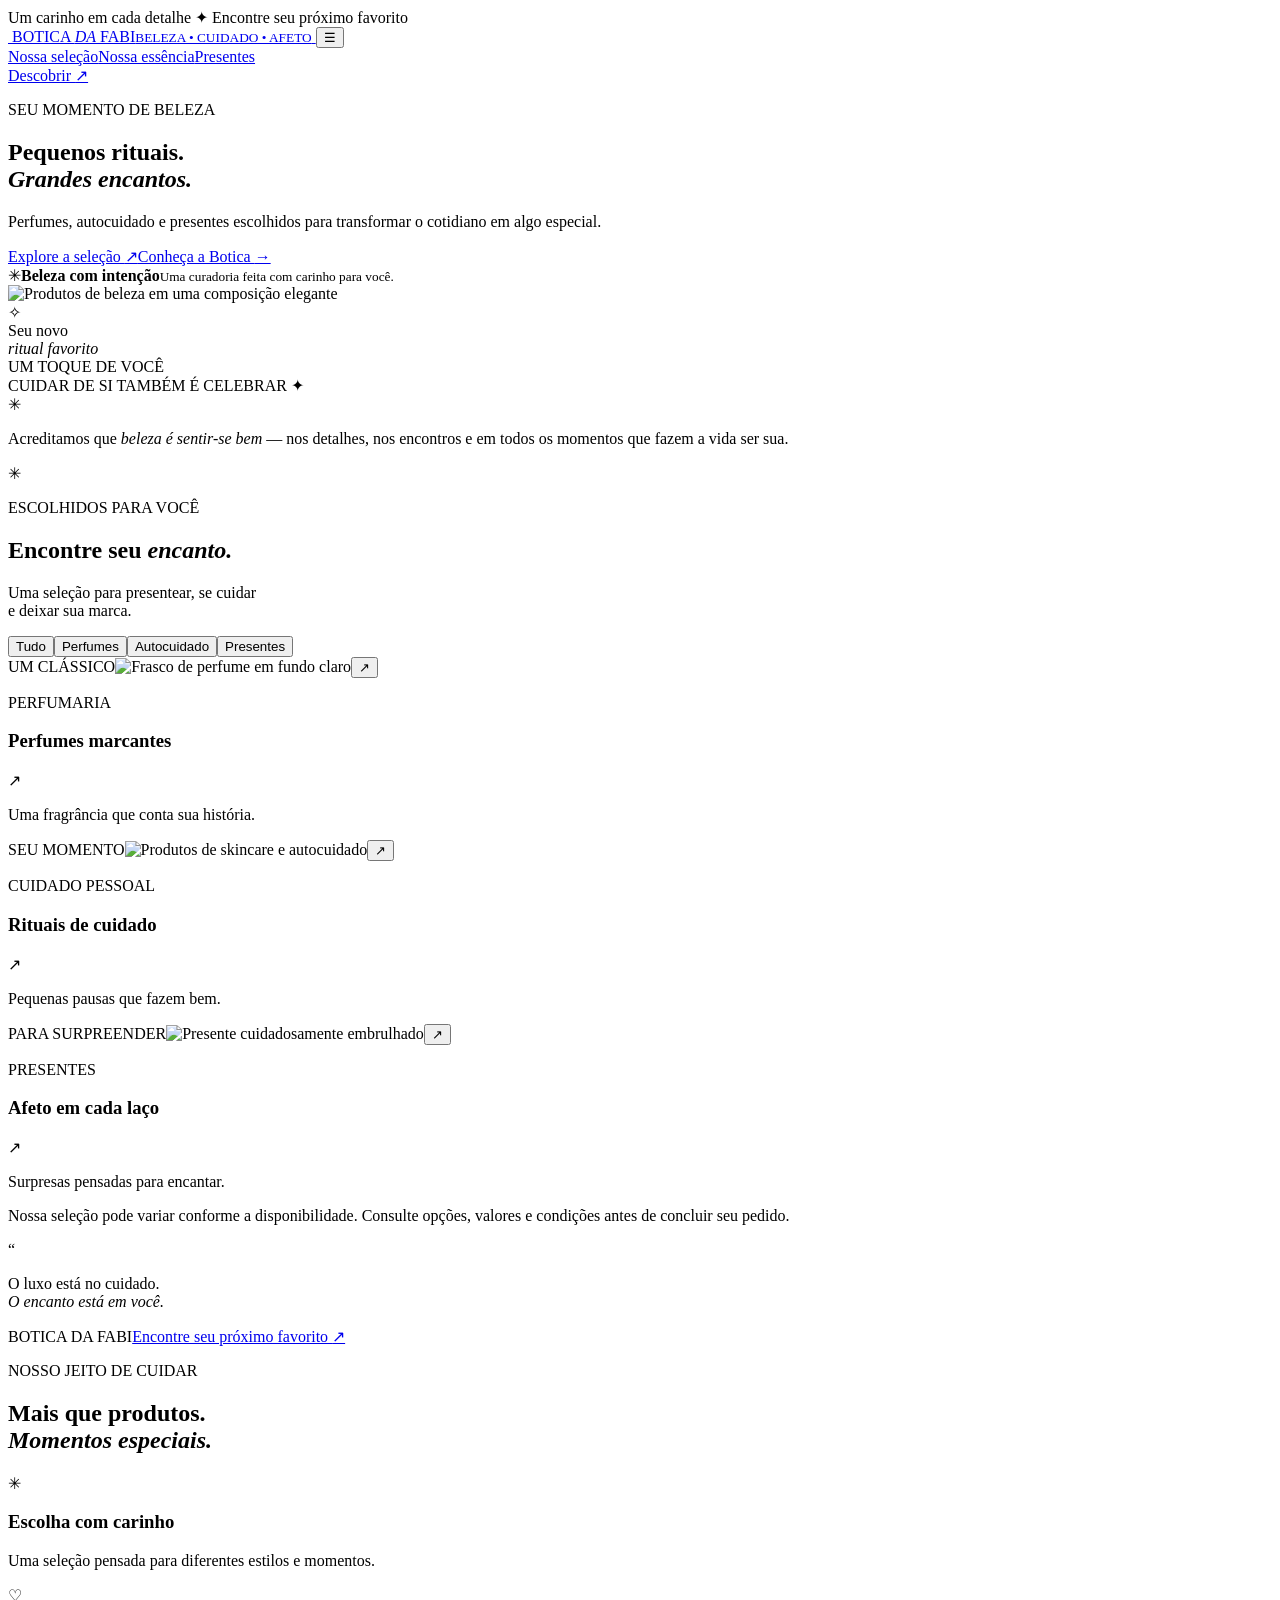
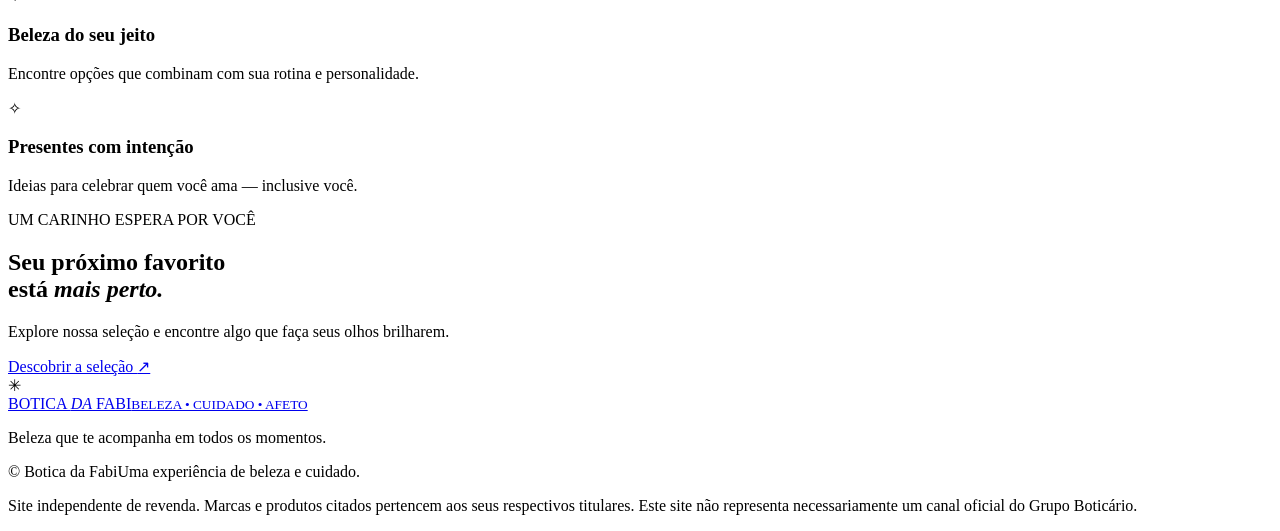
==== index.html @ 4cd9ffcf "Cria página inicial da Botica da Fabi" ====
<!doctype html>
<html lang="pt-BR">
<head>
  <meta charset="utf-8">
  <meta name="viewport" content="width=device-width, initial-scale=1">
  <meta name="theme-color" content="#fbf7f2">
  <meta name="description" content="Descubra perfumes, cuidados pessoais e presentes escolhidos com carinho na Botica da Fabi. Beleza que acompanha você.">
  <title>Botica da Fabi | Beleza que acompanha você</title>
  <link rel="preconnect" href="https://fonts.googleapis.com">
  <link rel="preconnect" href="https://fonts.gstatic.com" crossorigin>
  <link href="https://fonts.googleapis.com/css2?family=DM+Sans:wght@400;500;600;700&family=Playfair+Display:wght@400;500;600&display=swap" rel="stylesheet">
  <link rel="stylesheet" href="styles.css">
  <link rel="icon" href="logo.svg" type="image/svg+xml">
</head>
<body>
  <div class="announcement">Um carinho em cada detalhe <span>✦</span> Encontre seu próximo favorito</div>
  <header class="site-header">
    <a class="brand" href="#inicio" aria-label="Botica da Fabi, início">
      <img src="logo.svg" alt="" class="brand-mark">
      <span class="brand-name">BOTICA <i>DA</i> FABI<small>BELEZA • CUIDADO • AFETO</small></span>
    </a>
    <button class="menu-toggle" aria-label="Abrir menu" aria-expanded="false">☰</button>
    <nav class="main-nav" aria-label="Navegação principal">
      <a href="#colecao">Nossa seleção</a><a href="#essencia">Nossa essência</a><a href="#presentes">Presentes</a>
    </nav>
    <a class="header-cta" href="#colecao">Descobrir <span>↗</span></a>
  </header>

  <main>
    <section class="hero" id="inicio">
      <div class="hero-copy">
        <p class="eyebrow"><span></span> SEU MOMENTO DE BELEZA</p>
        <h1>Pequenos rituais.<br><em>Grandes encantos.</em></h1>
        <p class="hero-description">Perfumes, autocuidado e presentes escolhidos para transformar o cotidiano em algo especial.</p>
        <div class="hero-actions"><a class="button button-dark" href="#colecao">Explore a seleção <span>↗</span></a><a class="text-link" href="#essencia">Conheça a Botica <span>→</span></a></div>
        <div class="hero-note"><span class="note-star">✳</span><span><strong>Beleza com intenção</strong><small>Uma curadoria feita com carinho para você.</small></span></div>
      </div>
      <div class="hero-art" role="img" aria-label="Composição delicada de produtos de beleza e flores">
        <div class="art-circle"></div>
        <img class="hero-photo" src="https://images.unsplash.com/photo-1596462502278-27bfdc403348?auto=format&fit=crop&w=1000&q=85" alt="Produtos de beleza em uma composição elegante">
        <div class="floating-tag"><span>✧</span><div>Seu novo<br><em>ritual favorito</em></div></div>
        <div class="art-caption">UM TOQUE DE VOCÊ</div>
      </div>
      <div class="hero-bottom">CUIDAR DE SI TAMBÉM É CELEBRAR <span>✦</span></div>
    </section>

    <section class="intro-strip" id="essencia">
      <span class="strip-flower">✳</span><p>Acreditamos que <em>beleza é sentir-se bem</em> — nos detalhes, nos encontros e em todos os momentos que fazem a vida ser sua.</p><span class="strip-flower">✳</span>
    </section>

    <section class="collection section-wrap" id="colecao">
      <div class="section-heading"><div><p class="eyebrow">ESCOLHIDOS PARA VOCÊ</p><h2>Encontre seu <em>encanto.</em></h2></div><p>Uma seleção para presentear, se cuidar<br class="desktop-only"> e deixar sua marca.</p></div>
      <div class="category-row" aria-label="Categorias de produtos">
        <button class="category active" data-filter="todos">Tudo</button><button class="category" data-filter="perfumes">Perfumes</button><button class="category" data-filter="cuidados">Autocuidado</button><button class="category" data-filter="presentes">Presentes</button>
      </div>
      <div class="product-grid">
        <article class="product-card" data-category="perfumes"><div class="product-image blush"><span class="product-label">UM CLÁSSICO</span><img src="https://images.unsplash.com/photo-1541643600914-78b084683601?auto=format&fit=crop&w=700&q=85" alt="Frasco de perfume em fundo claro" loading="lazy"><button class="quick-add" data-product="Perfumes marcantes" aria-label="Consultar perfumes marcantes">↗</button></div><div class="product-info"><div><p class="product-type">PERFUMARIA</p><h3>Perfumes marcantes</h3></div><span class="product-arrow">↗</span></div><p class="product-description">Uma fragrância que conta sua história.</p></article>
        <article class="product-card" data-category="cuidados"><div class="product-image sand"><span class="product-label">SEU MOMENTO</span><img src="https://images.unsplash.com/photo-1608248543803-ba4f8c70ae0b?auto=format&fit=crop&w=700&q=85" alt="Produtos de skincare e autocuidado" loading="lazy"><button class="quick-add" data-product="Autocuidado" aria-label="Consultar produtos de autocuidado">↗</button></div><div class="product-info"><div><p class="product-type">CUIDADO PESSOAL</p><h3>Rituais de cuidado</h3></div><span class="product-arrow">↗</span></div><p class="product-description">Pequenas pausas que fazem bem.</p></article>
        <article class="product-card" data-category="presentes"><div class="product-image lilac"><span class="product-label">PARA SURPREENDER</span><img src="https://images.unsplash.com/photo-1549465220-1a8b9238cd48?auto=format&fit=crop&w=700&q=85" alt="Presente cuidadosamente embrulhado" loading="lazy"><button class="quick-add" data-product="Presentes especiais" aria-label="Consultar presentes especiais">↗</button></div><div class="product-info"><div><p class="product-type">PRESENTES</p><h3>Afeto em cada laço</h3></div><span class="product-arrow">↗</span></div><p class="product-description">Surpresas pensadas para encantar.</p></article>
      </div>
      <p class="catalog-note">Nossa seleção pode variar conforme a disponibilidade. Consulte opções, valores e condições antes de concluir seu pedido.</p>
    </section>

    <section class="quote-section" id="presentes"><div class="quote-ornament">“</div><p>O luxo está no cuidado.<br><em>O encanto está em você.</em></p><span>BOTICA DA FABI</span><a class="button button-light" href="#colecao">Encontre seu próximo favorito <span>↗</span></a></section>

    <section class="values section-wrap"><div class="section-heading centered"><div><p class="eyebrow">NOSSO JEITO DE CUIDAR</p><h2>Mais que produtos.<br><em>Momentos especiais.</em></h2></div></div><div class="value-grid"><div class="value"><span>✳</span><h3>Escolha com carinho</h3><p>Uma seleção pensada para diferentes estilos e momentos.</p></div><div class="value"><span>♡</span><h3>Beleza do seu jeito</h3><p>Encontre opções que combinam com sua rotina e personalidade.</p></div><div class="value"><span>✧</span><h3>Presentes com intenção</h3><p>Ideias para celebrar quem você ama — inclusive você.</p></div></div></section>

    <section class="closing-cta"><div><p class="eyebrow">UM CARINHO ESPERA POR VOCÊ</p><h2>Seu próximo favorito<br>está <em>mais perto.</em></h2><p>Explore nossa seleção e encontre algo que faça seus olhos brilharem.</p><a class="button button-dark" href="#colecao">Descobrir a seleção <span>↗</span></a></div><div class="closing-flower">✳</div></section>
  </main>
  <footer class="footer"><a class="brand footer-brand" href="#inicio"><img src="logo.svg" alt="" class="brand-mark"><span class="brand-name">BOTICA <i>DA</i> FABI<small>BELEZA • CUIDADO • AFETO</small></span></a><p>Beleza que te acompanha em todos os momentos.</p><div class="footer-bottom"><span>© <span id="year"></span> Botica da Fabi</span><span>Uma experiência de beleza e cuidado.</span></div><p class="disclaimer">Site independente de revenda. Marcas e produtos citados pertencem aos seus respectivos titulares. Este site não representa necessariamente um canal oficial do Grupo Boticário.</p></footer>
  <div class="toast" role="status" aria-live="polite"></div>
  <script src="script.js"></script>
</body>
</html>
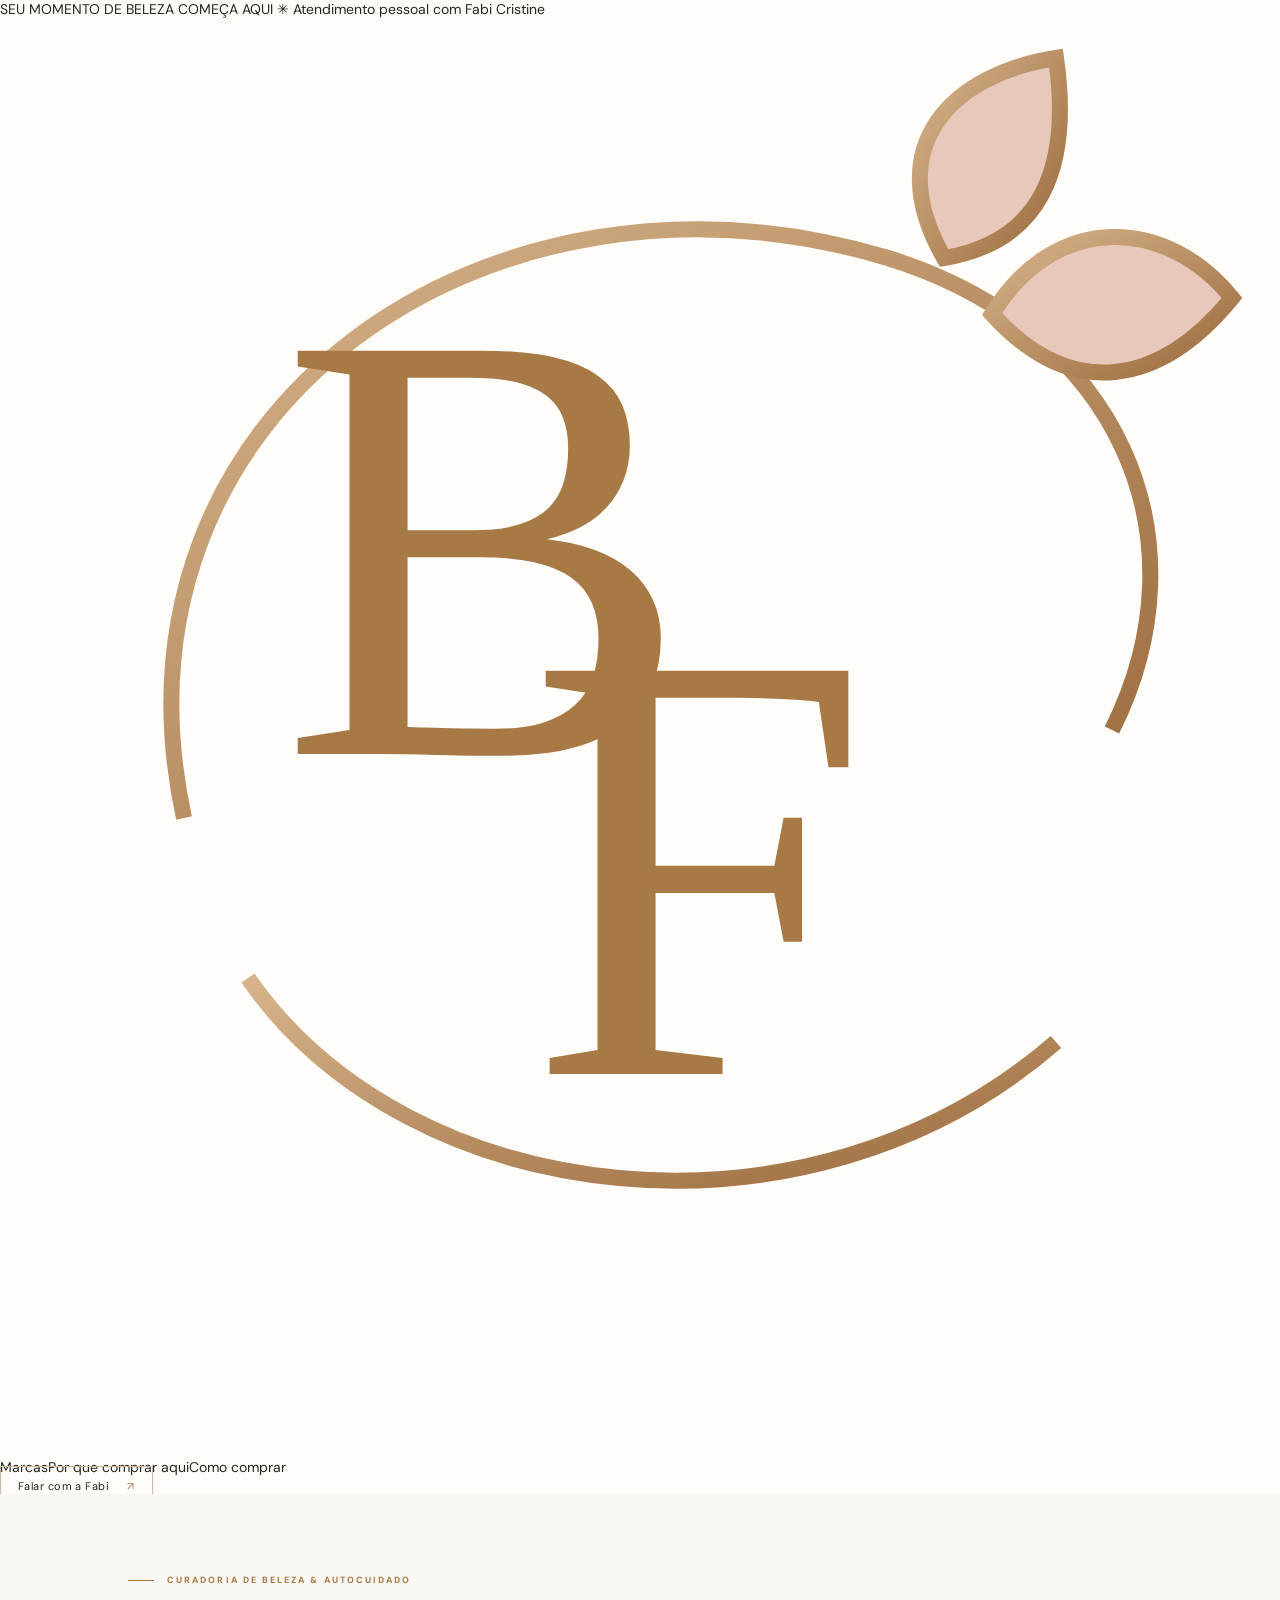
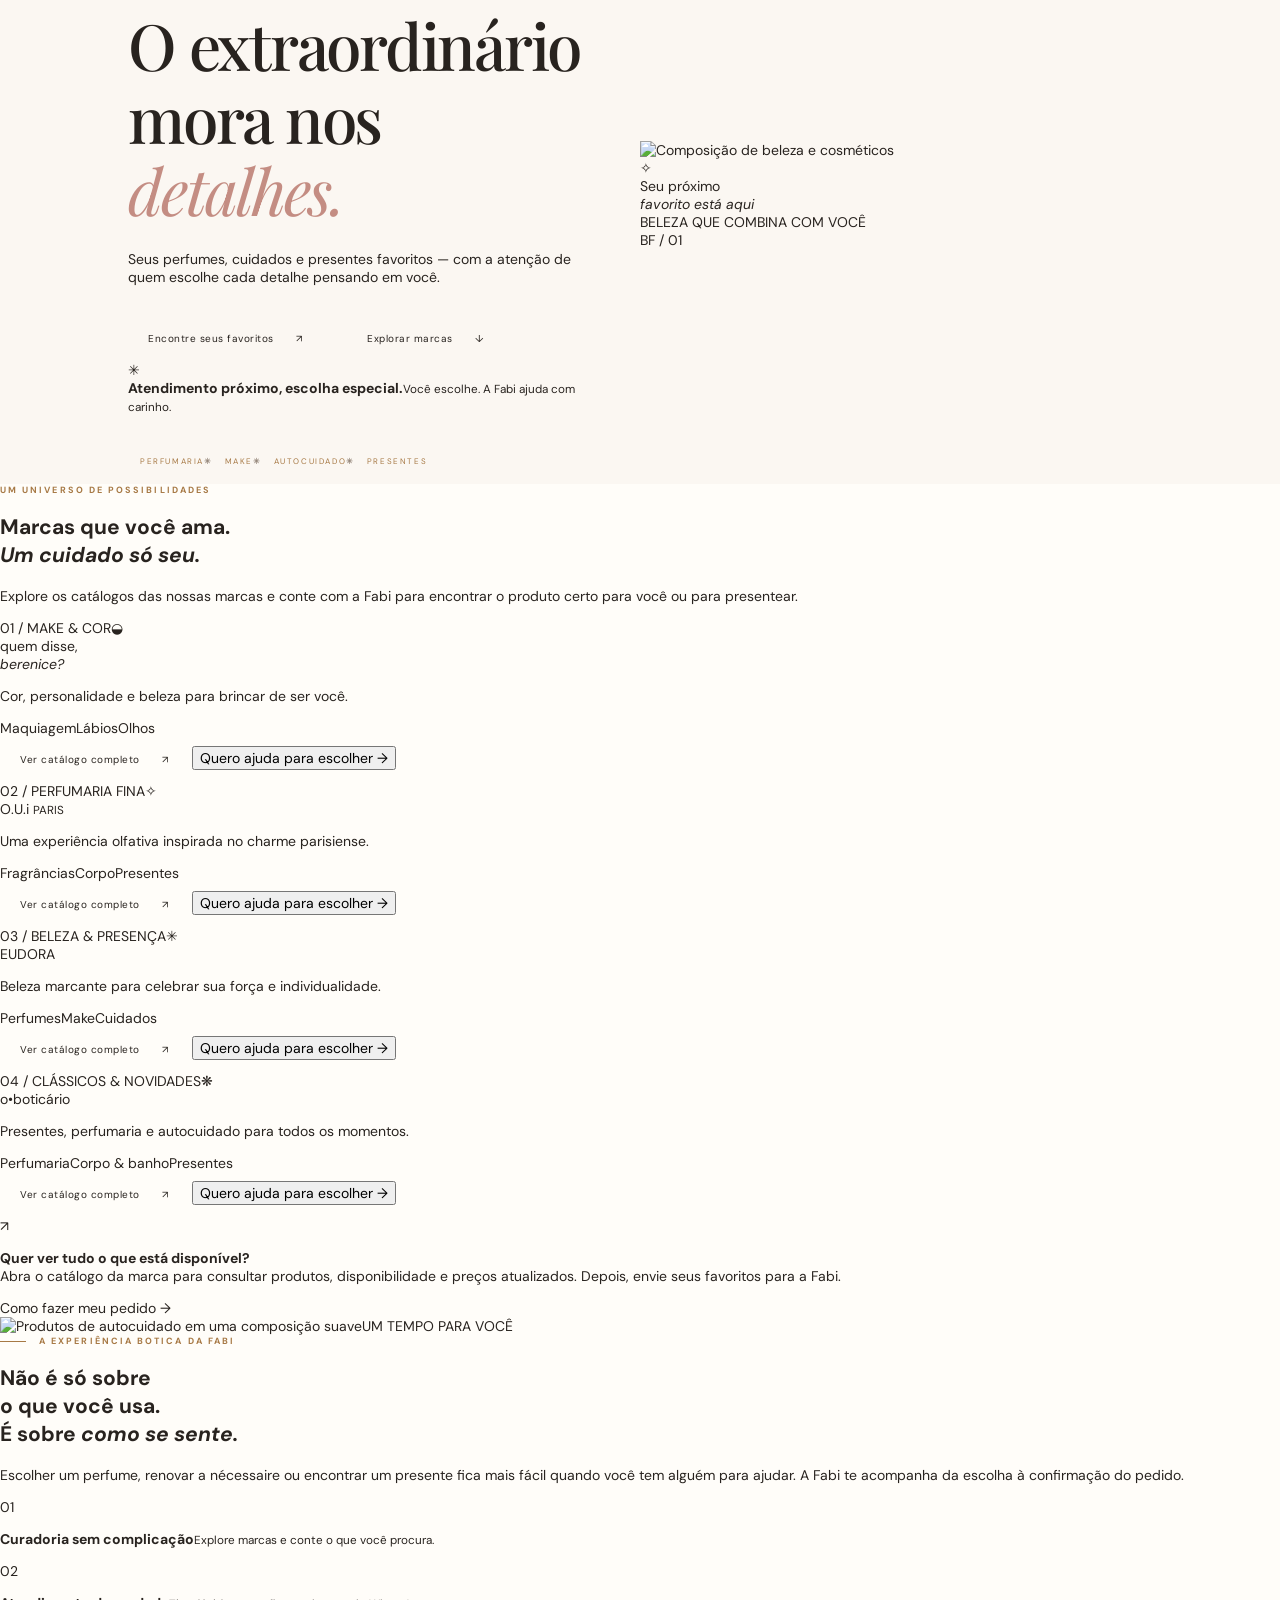
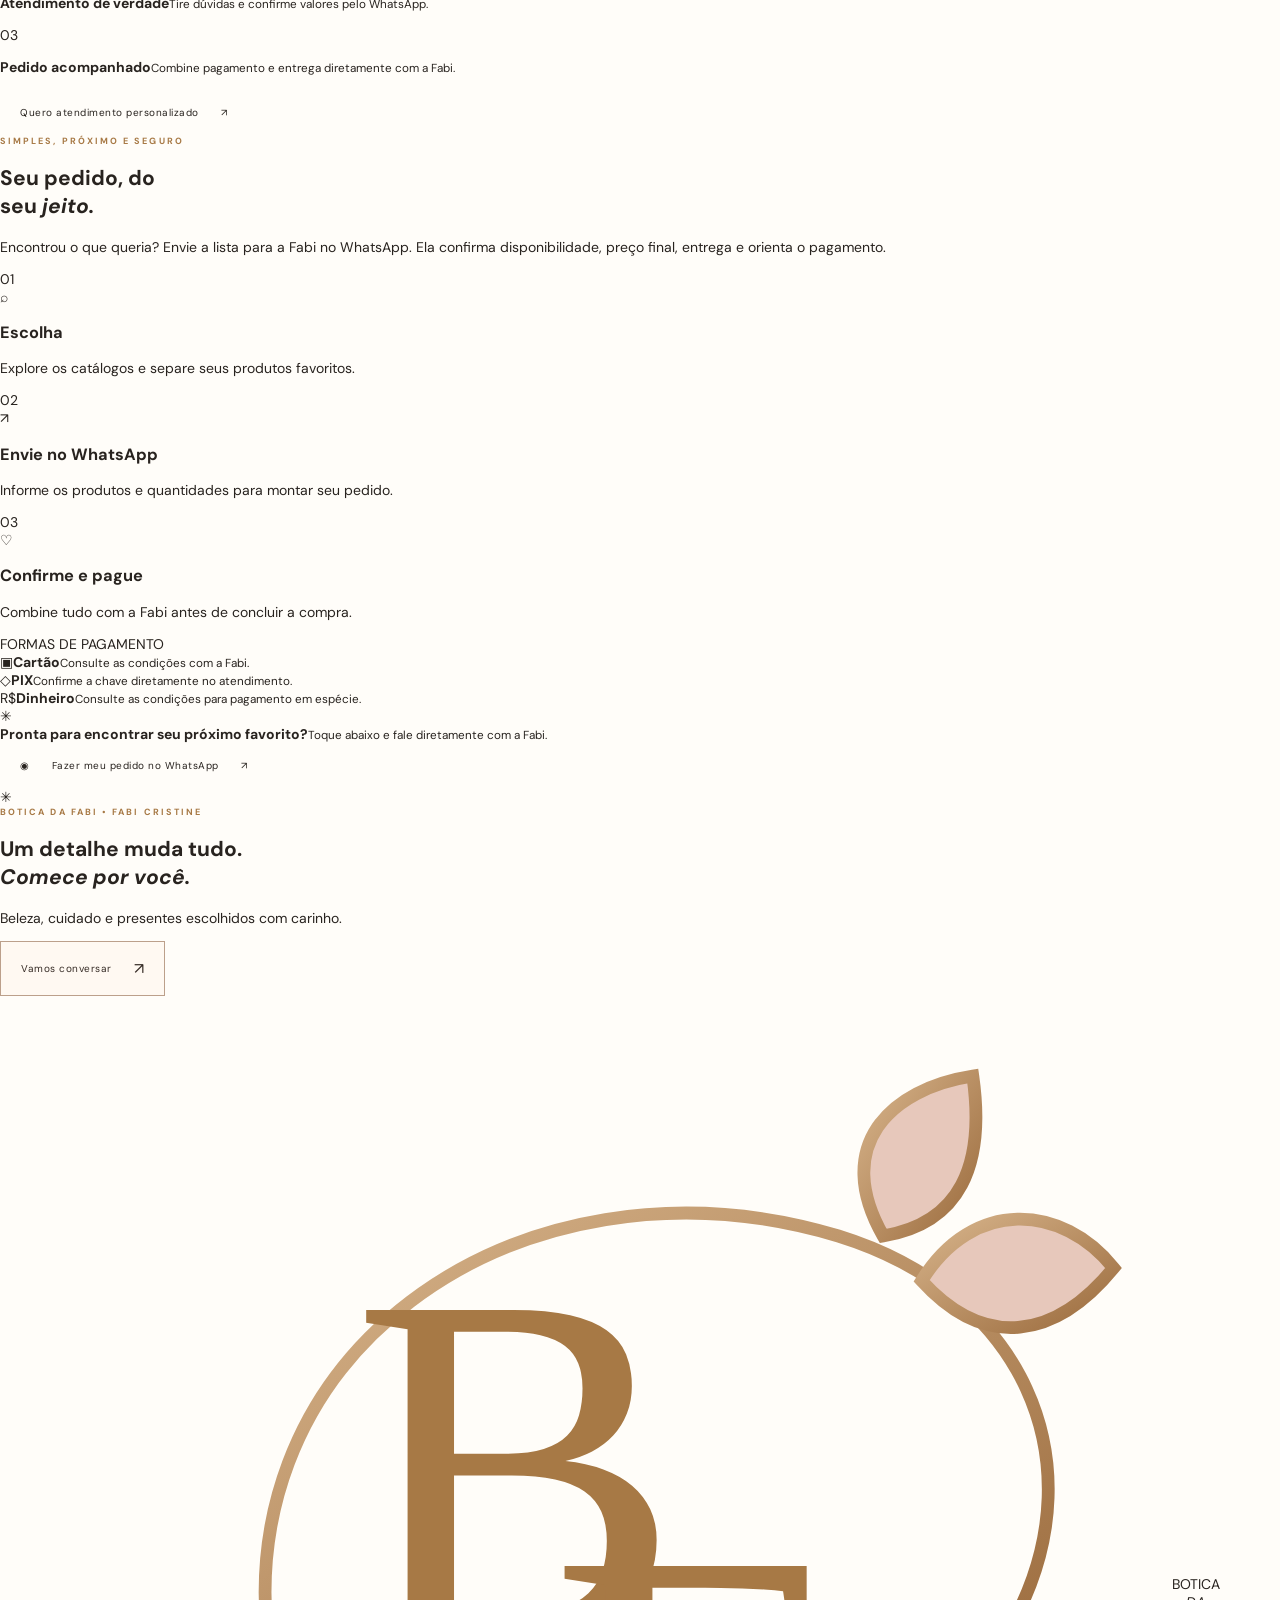
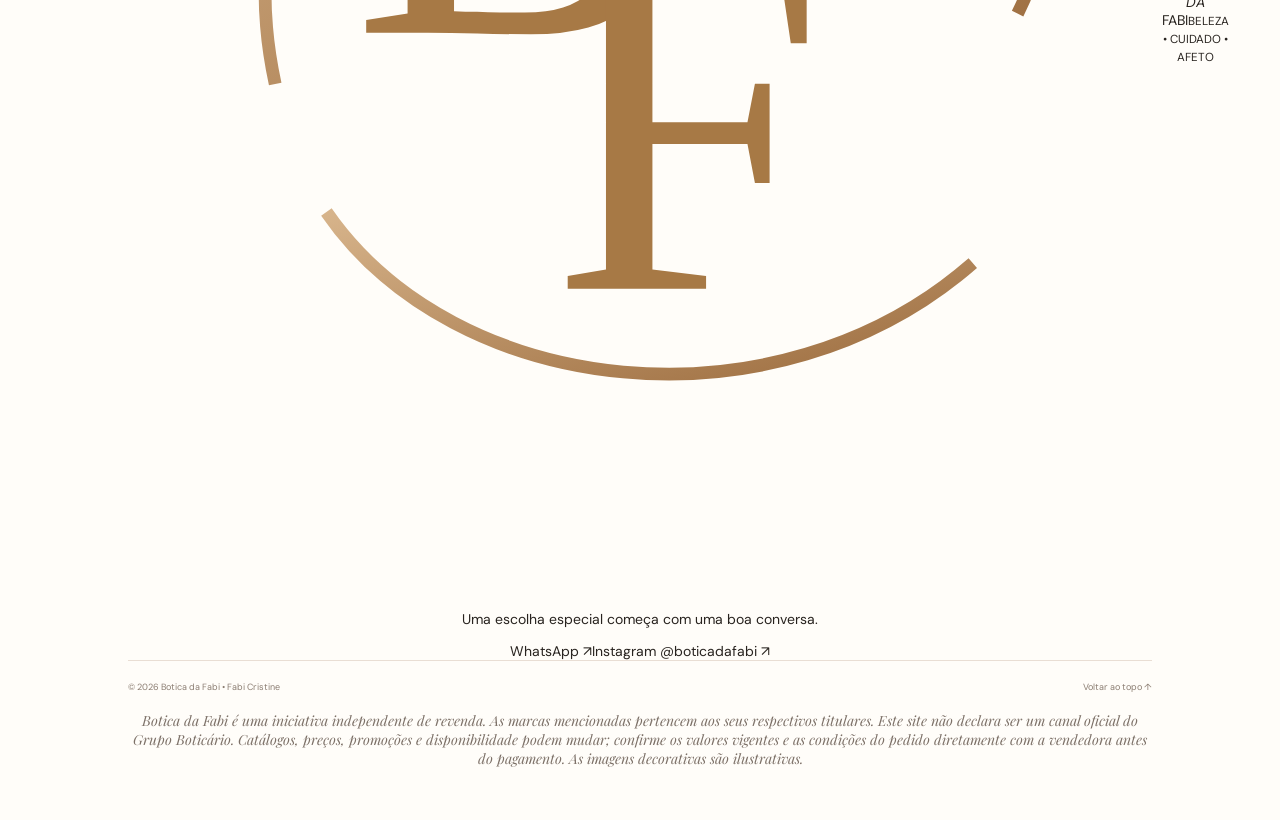
==== commit 40e2fc6c: "Transforma página inicial em landing page de vendas da Botica da Fabi" ====
--- a/index.html
+++ b/index.html
@@ -3,71 +3,112 @@
 <head>
   <meta charset="utf-8">
   <meta name="viewport" content="width=device-width, initial-scale=1">
-  <meta name="theme-color" content="#fbf7f2">
-  <meta name="description" content="Descubra perfumes, cuidados pessoais e presentes escolhidos com carinho na Botica da Fabi. Beleza que acompanha você.">
-  <title>Botica da Fabi | Beleza que acompanha você</title>
+  <meta name="theme-color" content="#f8faf7">
+  <meta name="description" content="Encontre seus favoritos de O Boticário, Eudora, Quem Disse, Berenice? e O.U.i com atendimento pessoal da Fabi Cristine. Consulte catálogo, preços e faça seu pedido pelo WhatsApp.">
+  <meta property="og:title" content="Botica da Fabi | Beleza escolhida para você">
+  <meta property="og:description" content="Sua seleção de beleza, perfumaria e autocuidado com atendimento da Fabi Cristine.">
+  <title>Botica da Fabi | Beleza escolhida para você</title>
   <link rel="preconnect" href="https://fonts.googleapis.com">
   <link rel="preconnect" href="https://fonts.gstatic.com" crossorigin>
-  <link href="https://fonts.googleapis.com/css2?family=DM+Sans:wght@400;500;600;700&family=Playfair+Display:wght@400;500;600&display=swap" rel="stylesheet">
+  <link href="https://fonts.googleapis.com/css2?family=DM+Sans:wght@400;500;600;700&family=Manrope:wght@400;500;600;700;800&family=Playfair+Display:ital,wght@0,400;0,500;0,600;1,400;1,500&display=swap" rel="stylesheet">
   <link rel="stylesheet" href="styles.css">
   <link rel="icon" href="logo.svg" type="image/svg+xml">
 </head>
 <body>
-  <div class="announcement">Um carinho em cada detalhe <span>✦</span> Encontre seu próximo favorito</div>
-  <header class="site-header">
-    <a class="brand" href="#inicio" aria-label="Botica da Fabi, início">
-      <img src="logo.svg" alt="" class="brand-mark">
-      <span class="brand-name">BOTICA <i>DA</i> FABI<small>BELEZA • CUIDADO • AFETO</small></span>
+  <div class="topline"><span class="topline-dot"></span> SEU MOMENTO DE BELEZA COMEÇA AQUI <span class="topline-star">✳</span> Atendimento pessoal com Fabi Cristine</div>
+  <header class="header">
+    <a class="brand" href="#inicio" aria-label="Botica da Fabi — início">
+      <img src="logo.svg" alt="" class="brand-logo">
+      <span class="brand-words">BOTICA <i>DA</i> FABI<small>BELEZA • CUIDADO • AFETO</small></span>
     </a>
     <button class="menu-toggle" aria-label="Abrir menu" aria-expanded="false">☰</button>
-    <nav class="main-nav" aria-label="Navegação principal">
-      <a href="#colecao">Nossa seleção</a><a href="#essencia">Nossa essência</a><a href="#presentes">Presentes</a>
+    <nav class="nav" aria-label="Menu principal">
+      <a href="#marcas">Marcas</a><a href="#experiencia">Por que comprar aqui</a><a href="#como-comprar">Como comprar</a>
     </nav>
-    <a class="header-cta" href="#colecao">Descobrir <span>↗</span></a>
+    <a class="header-cta whatsapp-link" href="https://wa.me/5521970023845?text=Oi%2C%20Fabi!%20Quero%20conhecer%20os%20cat%C3%A1logos." target="_blank" rel="noopener">Falar com a Fabi <span>↗</span></a>
   </header>
 
   <main>
     <section class="hero" id="inicio">
       <div class="hero-copy">
-        <p class="eyebrow"><span></span> SEU MOMENTO DE BELEZA</p>
-        <h1>Pequenos rituais.<br><em>Grandes encantos.</em></h1>
-        <p class="hero-description">Perfumes, autocuidado e presentes escolhidos para transformar o cotidiano em algo especial.</p>
-        <div class="hero-actions"><a class="button button-dark" href="#colecao">Explore a seleção <span>↗</span></a><a class="text-link" href="#essencia">Conheça a Botica <span>→</span></a></div>
-        <div class="hero-note"><span class="note-star">✳</span><span><strong>Beleza com intenção</strong><small>Uma curadoria feita com carinho para você.</small></span></div>
+        <div class="eyebrow"><span class="eyebrow-line"></span> CURADORIA DE BELEZA & AUTOCUIDADO</div>
+        <h1>O extraordinário<br>mora nos <em>detalhes.</em></h1>
+        <p class="hero-lead">Seus perfumes, cuidados e presentes favoritos — com a atenção de quem escolhe cada detalhe pensando em você.</p>
+        <div class="hero-actions">
+          <a class="button button-primary whatsapp-link" href="https://wa.me/5521970023845?text=Oi%2C%20Fabi!%20Quero%20ajuda%20para%20escolher%20meus%20produtos." target="_blank" rel="noopener">Encontre seus favoritos <span>↗</span></a>
+          <a class="button button-quiet" href="#marcas">Explorar marcas <span>↓</span></a>
+        </div>
+        <div class="hero-proof"><span class="proof-icon">✳</span><div><strong>Atendimento próximo, escolha especial.</strong><small>Você escolhe. A Fabi ajuda com carinho.</small></div></div>
       </div>
-      <div class="hero-art" role="img" aria-label="Composição delicada de produtos de beleza e flores">
-        <div class="art-circle"></div>
-        <img class="hero-photo" src="https://images.unsplash.com/photo-1596462502278-27bfdc403348?auto=format&fit=crop&w=1000&q=85" alt="Produtos de beleza em uma composição elegante">
-        <div class="floating-tag"><span>✧</span><div>Seu novo<br><em>ritual favorito</em></div></div>
-        <div class="art-caption">UM TOQUE DE VOCÊ</div>
+      <div class="hero-visual">
+        <div class="hero-halo"></div>
+        <div class="hero-image-frame"><img src="https://images.unsplash.com/photo-1596462502278-27bfdc403348?auto=format&fit=crop&w=1100&q=85" alt="Composição de beleza e cosméticos" fetchpriority="high"></div>
+        <div class="hero-sticker"><span>✧</span><div>Seu próximo<br><em>favorito está aqui</em></div></div>
+        <div class="hero-vertical">BELEZA QUE COMBINA COM VOCÊ</div>
+        <div class="hero-number">BF<span> / 01</span></div>
       </div>
-      <div class="hero-bottom">CUIDAR DE SI TAMBÉM É CELEBRAR <span>✦</span></div>
+      <div class="hero-bottom"><span>PERFUMARIA</span><b>✳</b><span>MAKE</span><b>✳</b><span>AUTOCUIDADO</span><b>✳</b><span>PRESENTES</span></div>
     </section>
 
-    <section class="intro-strip" id="essencia">
-      <span class="strip-flower">✳</span><p>Acreditamos que <em>beleza é sentir-se bem</em> — nos detalhes, nos encontros e em todos os momentos que fazem a vida ser sua.</p><span class="strip-flower">✳</span>
+    <section class="brand-intro" id="marcas">
+      <div class="brand-intro-head"><div><div class="eyebrow">UM UNIVERSO DE POSSIBILIDADES</div><h2>Marcas que você ama.<br><em>Um cuidado só seu.</em></h2></div><p>Explore os catálogos das nossas marcas e conte com a Fabi para encontrar o produto certo para você ou para presentear.</p></div>
+      <div class="brand-grid">
+        <article class="brand-card brand-qdb">
+          <div class="brand-card-top"><span class="brand-index">01 / MAKE & COR</span><span class="brand-symbol">◒</span></div>
+          <div class="brand-wordmark qdb-wordmark">quem disse,<br><em>berenice?</em></div>
+          <p>Cor, personalidade e beleza para brincar de ser você.</p>
+          <div class="brand-tags"><span>Maquiagem</span><span>Lábios</span><span>Olhos</span></div>
+          <a class="button brand-button" href="https://minhaloja.quemdisseberenice.com.br/redirect/27391125/?origin=boticario&utm_source=portal_bot&utm_medium=catalogos-dos-ciclos" target="_blank" rel="noopener">Ver catálogo completo <span>↗</span></a>
+          <button class="brand-order order-button" data-brand="Quem disse, Berenice?">Quero ajuda para escolher <span>→</span></button>
+        </article>
+        <article class="brand-card brand-oui">
+          <div class="brand-card-top"><span class="brand-index">02 / PERFUMARIA FINA</span><span class="brand-symbol">✧</span></div>
+          <div class="brand-wordmark oui-wordmark">O.U.i <small>PARIS</small></div>
+          <p>Uma experiência olfativa inspirada no charme parisiense.</p>
+          <div class="brand-tags"><span>Fragrâncias</span><span>Corpo</span><span>Presentes</span></div>
+          <a class="button brand-button" href="https://minhaloja.ouiparis.com/redirect/27391125/?origin=boticario&utm_source=portal_bot&utm_medium=catalogos-dos-ciclos" target="_blank" rel="noopener">Ver catálogo completo <span>↗</span></a>
+          <button class="brand-order order-button" data-brand="O.U.I Paris">Quero ajuda para escolher <span>→</span></button>
+        </article>
+        <article class="brand-card brand-eudora">
+          <div class="brand-card-top"><span class="brand-index">03 / BELEZA & PRESENÇA</span><span class="brand-symbol">✳</span></div>
+          <div class="brand-wordmark eudora-wordmark">EUDORA</div>
+          <p>Beleza marcante para celebrar sua força e individualidade.</p>
+          <div class="brand-tags"><span>Perfumes</span><span>Make</span><span>Cuidados</span></div>
+          <a class="button brand-button" href="https://minhaloja.eudora.com.br/redirect/27391125/?origin=boticario&utm_source=portal_bot&utm_medium=catalogos-dos-ciclos" target="_blank" rel="noopener">Ver catálogo completo <span>↗</span></a>
+          <button class="brand-order order-button" data-brand="Eudora">Quero ajuda para escolher <span>→</span></button>
+        </article>
+        <article class="brand-card brand-boticario">
+          <div class="brand-card-top"><span class="brand-index">04 / CLÁSSICOS & NOVIDADES</span><span class="brand-symbol">❋</span></div>
+          <div class="brand-wordmark boticario-wordmark">o<span>•</span>boticário</div>
+          <p>Presentes, perfumaria e autocuidado para todos os momentos.</p>
+          <div class="brand-tags"><span>Perfumaria</span><span>Corpo & banho</span><span>Presentes</span></div>
+          <a class="button brand-button" href="https://minhaloja.boticario.com.br/redirect/27391125/?origin=boticario&utm_source=portal_bot&utm_medium=catalogos-dos-ciclos" target="_blank" rel="noopener">Ver catálogo completo <span>↗</span></a>
+          <button class="brand-order order-button" data-brand="O Boticário">Quero ajuda para escolher <span>→</span></button>
+        </article>
+      </div>
+      <div class="catalog-callout"><span class="callout-icon">↗</span><p><strong>Quer ver tudo o que está disponível?</strong><br>Abra o catálogo da marca para consultar produtos, disponibilidade e preços atualizados. Depois, envie seus favoritos para a Fabi.</p><a href="#como-comprar">Como fazer meu pedido <span>→</span></a></div>
     </section>
 
-    <section class="collection section-wrap" id="colecao">
-      <div class="section-heading"><div><p class="eyebrow">ESCOLHIDOS PARA VOCÊ</p><h2>Encontre seu <em>encanto.</em></h2></div><p>Uma seleção para presentear, se cuidar<br class="desktop-only"> e deixar sua marca.</p></div>
-      <div class="category-row" aria-label="Categorias de produtos">
-        <button class="category active" data-filter="todos">Tudo</button><button class="category" data-filter="perfumes">Perfumes</button><button class="category" data-filter="cuidados">Autocuidado</button><button class="category" data-filter="presentes">Presentes</button>
-      </div>
-      <div class="product-grid">
-        <article class="product-card" data-category="perfumes"><div class="product-image blush"><span class="product-label">UM CLÁSSICO</span><img src="https://images.unsplash.com/photo-1541643600914-78b084683601?auto=format&fit=crop&w=700&q=85" alt="Frasco de perfume em fundo claro" loading="lazy"><button class="quick-add" data-product="Perfumes marcantes" aria-label="Consultar perfumes marcantes">↗</button></div><div class="product-info"><div><p class="product-type">PERFUMARIA</p><h3>Perfumes marcantes</h3></div><span class="product-arrow">↗</span></div><p class="product-description">Uma fragrância que conta sua história.</p></article>
-        <article class="product-card" data-category="cuidados"><div class="product-image sand"><span class="product-label">SEU MOMENTO</span><img src="https://images.unsplash.com/photo-1608248543803-ba4f8c70ae0b?auto=format&fit=crop&w=700&q=85" alt="Produtos de skincare e autocuidado" loading="lazy"><button class="quick-add" data-product="Autocuidado" aria-label="Consultar produtos de autocuidado">↗</button></div><div class="product-info"><div><p class="product-type">CUIDADO PESSOAL</p><h3>Rituais de cuidado</h3></div><span class="product-arrow">↗</span></div><p class="product-description">Pequenas pausas que fazem bem.</p></article>
-        <article class="product-card" data-category="presentes"><div class="product-image lilac"><span class="product-label">PARA SURPREENDER</span><img src="https://images.unsplash.com/photo-1549465220-1a8b9238cd48?auto=format&fit=crop&w=700&q=85" alt="Presente cuidadosamente embrulhado" loading="lazy"><button class="quick-add" data-product="Presentes especiais" aria-label="Consultar presentes especiais">↗</button></div><div class="product-info"><div><p class="product-type">PRESENTES</p><h3>Afeto em cada laço</h3></div><span class="product-arrow">↗</span></div><p class="product-description">Surpresas pensadas para encantar.</p></article>
-      </div>
-      <p class="catalog-note">Nossa seleção pode variar conforme a disponibilidade. Consulte opções, valores e condições antes de concluir seu pedido.</p>
+    <section class="editorial" id="experiencia">
+      <div class="editorial-image"><img src="https://images.unsplash.com/photo-1608248543803-ba4f8c70ae0b?auto=format&fit=crop&w=1000&q=85" alt="Produtos de autocuidado em uma composição suave" loading="lazy"><span class="editorial-image-caption">UM TEMPO PARA VOCÊ</span></div>
+      <div class="editorial-copy"><div class="eyebrow"><span class="eyebrow-line"></span> A EXPERIÊNCIA BOTICA DA FABI</div><h2>Não é só sobre<br>o que você usa.<br>É sobre <em>como se sente.</em></h2><p>Escolher um perfume, renovar a nécessaire ou encontrar um presente fica mais fácil quando você tem alguém para ajudar. A Fabi te acompanha da escolha à confirmação do pedido.</p><div class="experience-list"><div><span>01</span><p><strong>Curadoria sem complicação</strong><small>Explore marcas e conte o que você procura.</small></p></div><div><span>02</span><p><strong>Atendimento de verdade</strong><small>Tire dúvidas e confirme valores pelo WhatsApp.</small></p></div><div><span>03</span><p><strong>Pedido acompanhado</strong><small>Combine pagamento e entrega diretamente com a Fabi.</small></p></div></div><a class="button button-primary whatsapp-link" href="https://wa.me/5521970023845?text=Oi%2C%20Fabi!%20Quero%20uma%20ajuda%20personalizada%20para%20escolher%20produtos." target="_blank" rel="noopener">Quero atendimento personalizado <span>↗</span></a></div>
     </section>
 
-    <section class="quote-section" id="presentes"><div class="quote-ornament">“</div><p>O luxo está no cuidado.<br><em>O encanto está em você.</em></p><span>BOTICA DA FABI</span><a class="button button-light" href="#colecao">Encontre seu próximo favorito <span>↗</span></a></section>
+    <section class="payment-section" id="como-comprar">
+      <div class="payment-heading"><div class="eyebrow">SIMPLES, PRÓXIMO E SEGURO</div><h2>Seu pedido, do<br>seu <em>jeito.</em></h2><p>Encontrou o que queria? Envie a lista para a Fabi no WhatsApp. Ela confirma disponibilidade, preço final, entrega e orienta o pagamento.</p></div>
+      <div class="payment-steps"><div class="payment-step"><span class="step-num">01</span><div class="step-icon">⌕</div><h3>Escolha</h3><p>Explore os catálogos e separe seus produtos favoritos.</p></div><div class="payment-step"><span class="step-num">02</span><div class="step-icon">↗</div><h3>Envie no WhatsApp</h3><p>Informe os produtos e quantidades para montar seu pedido.</p></div><div class="payment-step"><span class="step-num">03</span><div class="step-icon">♡</div><h3>Confirme e pague</h3><p>Combine tudo com a Fabi antes de concluir a compra.</p></div></div>
+      <div class="payment-methods"><div class="payment-label">FORMAS DE PAGAMENTO</div><div class="payment-method"><span class="method-icon">▣</span><span><strong>Cartão</strong><small>Consulte as condições com a Fabi.</small></span></div><div class="payment-method"><span class="method-icon">◇</span><span><strong>PIX</strong><small>Confirme a chave diretamente no atendimento.</small></span></div><div class="payment-method"><span class="method-icon">R$</span><span><strong>Dinheiro</strong><small>Consulte as condições para pagamento em espécie.</small></span></div></div>
+      <div class="payment-cta"><div><span class="cta-spark">✳</span><div><strong>Pronta para encontrar seu próximo favorito?</strong><small>Toque abaixo e fale diretamente com a Fabi.</small></div></div><a class="button button-whatsapp whatsapp-link" href="https://wa.me/5521970023845?text=Oi%2C%20Fabi!%20Quero%20fazer%20um%20pedido.%20Pode%20me%20ajudar%3F" target="_blank" rel="noopener"><span class="wa-icon">◉</span> Fazer meu pedido no WhatsApp <span>↗</span></a></div>
+    </section>
 
-    <section class="values section-wrap"><div class="section-heading centered"><div><p class="eyebrow">NOSSO JEITO DE CUIDAR</p><h2>Mais que produtos.<br><em>Momentos especiais.</em></h2></div></div><div class="value-grid"><div class="value"><span>✳</span><h3>Escolha com carinho</h3><p>Uma seleção pensada para diferentes estilos e momentos.</p></div><div class="value"><span>♡</span><h3>Beleza do seu jeito</h3><p>Encontre opções que combinam com sua rotina e personalidade.</p></div><div class="value"><span>✧</span><h3>Presentes com intenção</h3><p>Ideias para celebrar quem você ama — inclusive você.</p></div></div></section>
+    <section class="final-banner"><div class="final-ornament">✳</div><div class="eyebrow">BOTICA DA FABI • FABI CRISTINE</div><h2>Um detalhe muda tudo.<br><em>Comece por você.</em></h2><p>Beleza, cuidado e presentes escolhidos com carinho.</p><a class="button button-light whatsapp-link" href="https://wa.me/5521970023845?text=Oi%2C%20Fabi!%20Vim%20pelo%20site%20Botica%20da%20Fabi%20e%20quero%20conhecer%20os%20produtos." target="_blank" rel="noopener">Vamos conversar <span>↗</span></a></section>
+  </main>
 
-    <section class="closing-cta"><div><p class="eyebrow">UM CARINHO ESPERA POR VOCÊ</p><h2>Seu próximo favorito<br>está <em>mais perto.</em></h2><p>Explore nossa seleção e encontre algo que faça seus olhos brilharem.</p><a class="button button-dark" href="#colecao">Descobrir a seleção <span>↗</span></a></div><div class="closing-flower">✳</div></section>
-  </main>
-  <footer class="footer"><a class="brand footer-brand" href="#inicio"><img src="logo.svg" alt="" class="brand-mark"><span class="brand-name">BOTICA <i>DA</i> FABI<small>BELEZA • CUIDADO • AFETO</small></span></a><p>Beleza que te acompanha em todos os momentos.</p><div class="footer-bottom"><span>© <span id="year"></span> Botica da Fabi</span><span>Uma experiência de beleza e cuidado.</span></div><p class="disclaimer">Site independente de revenda. Marcas e produtos citados pertencem aos seus respectivos titulares. Este site não representa necessariamente um canal oficial do Grupo Boticário.</p></footer>
+  <footer class="footer">
+    <div class="footer-main"><a class="brand" href="#inicio"><img src="logo.svg" alt="" class="brand-logo"><span class="brand-words">BOTICA <i>DA</i> FABI<small>BELEZA • CUIDADO • AFETO</small></span></a><p>Uma escolha especial começa com uma boa conversa.</p><div class="social-links"><a class="whatsapp-link" href="https://wa.me/5521970023845" target="_blank" rel="noopener">WhatsApp <span>↗</span></a><a href="https://www.instagram.com/boticadafabi/" target="_blank" rel="noopener">Instagram @boticadafabi <span>↗</span></a></div></div>
+    <div class="footer-bottom"><span>© <span id="year"></span> Botica da Fabi • Fabi Cristine</span><a href="#inicio">Voltar ao topo ↑</a></div>
+    <p class="legal-note">Botica da Fabi é uma iniciativa independente de revenda. As marcas mencionadas pertencem aos seus respectivos titulares. Este site não declara ser um canal oficial do Grupo Boticário. Catálogos, preços, promoções e disponibilidade podem mudar; confirme os valores vigentes e as condições do pedido diretamente com a vendedora antes do pagamento. As imagens decorativas são ilustrativas.</p>
+  </footer>
   <div class="toast" role="status" aria-live="polite"></div>
   <script src="script.js"></script>
 </body>
--- a/styles.css
+++ b/styles.css
@@ -0,0 +1 @@
+:root{--cream:#fbf7f2;--paper:#fffdf9;--ink:#28231f;--muted:#7c7067;--rose:#c48d83;--gold:#a77945;--line:#e9ded4;--blush:#f2e4dd;--serif:"Playfair Display",Georgia,serif;--sans:"DM Sans",Arial,sans-serif}*{box-sizing:border-box}html{scroll-behavior:smooth;scroll-padding-top:90px}body{margin:0;background:var(--paper);color:var(--ink);font-family:var(--sans);font-size:14px;-webkit-font-smoothing:antialiased}a{color:inherit;text-decoration:none}button{font:inherit}.announcement{background:#312821;color:#fff8ef;text-align:center;padding:10px 16px;font-size:10px;letter-spacing:.12em}.announcement span{color:#d8ad83;padding:0 12px}.site-header{height:88px;padding:0 7%;display:flex;align-items:center;justify-content:space-between;background:rgba(255,253,249,.96);border-bottom:1px solid #f0e8e1;position:sticky;top:0;z-index:10}.brand{display:flex;align-items:center;gap:10px}.brand-mark{width:43px;height:49px}.brand-name{font-family:var(--serif);font-size:18px;letter-spacing:.07em;white-space:nowrap}.brand-name i{font-size:12px;font-style:normal}.brand-name small{display:block;font:8px var(--sans);letter-spacing:.23em;margin-top:4px;color:var(--muted)}.main-nav{display:flex;gap:34px;color:#6d625a;font-size:12px}.main-nav a:hover,.text-link:hover{color:var(--rose)}.header-cta{font-size:11px;letter-spacing:.04em;border:1px solid #cdb6a2;padding:12px 17px}.header-cta span{padding-left:15px;color:var(--gold)}.menu-toggle{display:none;border:0;background:none;font-size:24px}.hero{min-height:590px;background:var(--cream);padding:75px 10% 64px;display:grid;grid-template-columns:1fr 1fr;align-items:center;position:relative;overflow:hidden}.hero-copy{max-width:480px;z-index:1}.eyebrow{font-size:9px;letter-spacing:.23em;color:var(--gold);font-weight:700}.eyebrow span{display:inline-block;width:26px;height:1px;background:var(--gold);vertical-align:middle;margin-right:9px}.hero h1,.section-heading h2,.closing-cta h2{font:500 clamp(42px,5vw,66px)/1.14 var(--serif);letter-spacing:-.035em;margin:23px 0}.hero h1 em,.section-heading h2 em,.closing-cta h2 em{font-weight:400;color:var(--rose)}.hero-description{font-size:13px;line-height:1.9;color:var(--muted);max-width:370px}.hero-actions{display:flex;align-items:center;gap:25px;margin-top:30px}.button{display:inline-flex;align-items:center;justify-content:center;gap:22px;padding:16px 20px;font-size:10px;letter-spacing:.05em;transition:transform .2s,background .2s}.button:hover{transform:translateY(-2px)}.button-dark{background:var(--ink);color:white}.button-dark span,.button-light span{font-size:16px}.text-link{font-size:11px;border-bottom:1px solid #cbb8a7;padding:0 0 7px}.hero-note{display:flex;gap:12px;align-items:center;margin-top:54px}.note-star{font-size:26px;color:var(--rose)}.hero-note strong,.hero-note small{display:block}.hero-note strong{font:14px var(--serif)}.hero-note small{font-size:10px;color:var(--muted);margin-top:4px}.hero-art{height:420px;position:relative;display:flex;justify-content:center;align-items:center}.art-circle{position:absolute;width:360px;height:360px;border-radius:50%;background:#eddbd1;right:4%;top:5%}.hero-photo{width:70%;height:350px;object-fit:cover;position:relative;z-index:1;border-radius:48% 48% 4px 4px;box-shadow:0 18px 50px #5a3e2915}.floating-tag{position:absolute;z-index:2;right:0;bottom:38px;background:#fffdf8;padding:17px 22px;display:flex;align-items:center;gap:12px;box-shadow:0 10px 40px #4e362015;font:14px/1.5 var(--serif)}.floating-tag>span{color:var(--gold);font-size:27px}.floating-tag em{color:var(--rose)}.art-caption{position:absolute;left:0;bottom:22px;writing-mode:vertical-rl;transform:rotate(180deg);font-size:8px;letter-spacing:.24em;color:#9b8573}.hero-bottom{position:absolute;bottom:18px;left:10%;font-size:8px;letter-spacing:.2em;color:#95877b}.hero-bottom span{color:var(--gold);margin-left:12px}.intro-strip{padding:37px 10%;display:flex;align-items:center;justify-content:center;gap:28px;border-bottom:1px solid var(--line);text-align:center}.intro-strip p{max-width:680px;font:20px/1.7 var(--serif);color:#5d5148;margin:0}.intro-strip em{color:var(--rose)}.strip-flower{font-size:26px;color:#c69c78}.section-wrap{padding:95px 10%}.section-heading{display:flex;align-items:end;justify-content:space-between;gap:20px}.section-heading h2{font-size:43px;margin:14px 0 0}.section-heading>p{font-size:11px;line-height:1.9;color:var(--muted);margin-bottom:5px}.category-row{display:flex;gap:10px;margin:34px 0 23px;flex-wrap:wrap}.category{padding:10px 18px;border:1px solid var(--line);background:transparent;color:var(--muted);font-size:10px;cursor:pointer}.category.active,.category:hover{background:var(--ink);color:white;border-color:var(--ink)}.product-grid{display:grid;grid-template-columns:repeat(3,minmax(0,1fr));gap:24px}.product-card{min-width:0}.product-image{height:300px;position:relative;display:flex;align-items:center;justify-content:center;overflow:hidden}.product-image.blush{background:#f0e3dc}.product-image.sand{background:#ece8de}.product-image.lilac{background:#ece4e5}.product-image img{height:78%;width:75%;object-fit:cover;mix-blend-mode:multiply;transition:transform .45s}.product-card:hover .product-image img{transform:scale(1.05)}.product-label{position:absolute;top:15px;left:15px;z-index:2;font-size:8px;letter-spacing:.15em;color:#6e5d51}.quick-add{position:absolute;right:13px;bottom:13px;width:38px;height:38px;border:0;border-radius:50%;background:#fffdf8;color:var(--ink);font-size:18px;cursor:pointer;transition:background .2s,color .2s}.quick-add:hover{background:var(--ink);color:white}.product-info{display:flex;align-items:center;justify-content:space-between;margin-top:19px}.product-type{font-size:8px;letter-spacing:.18em;color:var(--gold);margin:0 0 7px}.product-info h3{font:19px var(--serif);margin:0}.product-arrow{font-size:17px;color:var(--rose)}.product-description{font-size:11px;color:var(--muted);margin:9px 0 0}.catalog-note{text-align:center;color:#8e8177;font-size:10px;margin-top:28px}.quote-section{background:#eee1d7;text-align:center;padding:75px 20px 80px;position:relative;overflow:hidden}.quote-ornament{font:90px/.7 var(--serif);color:#c99d8c}.quote-section>p{font:clamp(28px,4vw,43px)/1.4 var(--serif);margin:20px 0}.quote-section>p em{color:#a56e63}.quote-section>span{display:block;font-size:8px;letter-spacing:.28em;color:#78665b;margin:25px 0}.button-light{border:1px solid #bca08b;color:#352b25;background:#fff9f2}.values{padding-top:88px;padding-bottom:90px}.centered{justify-content:center;text-align:center}.centered h2{font-size:39px}.value-grid{display:grid;grid-template-columns:repeat(3,1fr);gap:45px;margin-top:55px;text-align:center}.value>span{display:inline-flex;width:53px;height:53px;align-items:center;justify-content:center;border:1px solid #dfc8b8;border-radius:50%;font-size:24px;color:var(--rose)}.value h3{font:19px var(--serif);margin:20px 0 9px}.value p{font-size:11px;line-height:1.8;color:var(--muted);max-width:240px;margin:auto}.closing-cta{background:#f7eee8;padding:70px 13%;display:flex;align-items:center;justify-content:space-between;overflow:hidden}.closing-cta h2{font-size:44px;margin:15px 0}.closing-cta>div:first-child>p:not(.eyebrow){font-size:11px;color:var(--muted);line-height:1.8;margin-bottom:24px}.closing-flower{font-size:170px;line-height:1;color:#d9b5a7;opacity:.55;transform:rotate(-14deg)}.footer{padding:48px 10% 22px;text-align:center;background:#fffdf9}.footer-brand{justify-content:center}.footer>p:not(.disclaimer){font:italic 14px var(--serif);color:var(--muted);margin:18px 0 30px}.footer-bottom{border-top:1px solid var(--line);padding-top:20px;display:flex;justify-content:space-between;color:#8b7d72;font-size:9px}.disclaimer{font-size:9px;line-height:1.7;color:#a2978e;max-width:680px;margin:25px auto 0}.toast{position:fixed;bottom:24px;left:50%;transform:translate(-50%,20px);background:var(--ink);color:white;padding:13px 20px;font-size:11px;opacity:0;pointer-events:none;transition:all .25s;z-index:20;max-width:90%;text-align:center}.toast.show{opacity:1;transform:translate(-50%,0)}[hidden]{display:none!important}@media(max-width:900px){.site-header{padding:0 5%}.main-nav{gap:17px}.hero{padding-left:7%;padding-right:7%}.hero-art{height:370px}.art-circle{width:290px;height:290px}.hero-photo{height:300px}.section-wrap{padding-left:7%;padding-right:7%}.product-image{height:250px}.closing-cta{padding-left:8%;padding-right:8%}}@media(max-width:650px){.announcement{font-size:8px}.site-header{height:74px}.brand-mark{width:36px;height:42px}.brand-name{font-size:15px}.brand-name small{font-size:7px}.menu-toggle{display:block;margin-left:auto;margin-right:16px}.main-nav{display:none;position:absolute;top:73px;left:0;right:0;background:var(--paper);padding:20px 7%;border-bottom:1px solid var(--line);flex-direction:column;gap:20px}.main-nav.open{display:flex}.header-cta{font-size:10px;padding:10px}.header-cta span{padding-left:5px}.hero{display:flex;flex-direction:column;align-items:stretch;padding:55px 7% 55px}.hero h1{font-size:46px}.hero-art{height:330px;margin-top:22px}.art-circle{width:270px;height:270px;right:7%}.hero-photo{width:67%;height:285px}.floating-tag{right:2%;bottom:20px;padding:12px 15px}.art-caption{left:5%;bottom:12px}.hero-bottom{left:7%;font-size:7px}.intro-strip{padding:30px 6%;gap:13px}.intro-strip p{font-size:16px}.strip-flower{font-size:19px}.section-wrap{padding:65px 6%}.section-heading{align-items:flex-start;flex-direction:column;gap:14px}.section-heading h2{font-size:37px}.section-heading>p br{display:none}.product-grid{grid-template-columns:1fr 1fr;gap:27px 13px}.product-image{height:220px}.product-label{font-size:7px;top:10px;left:9px}.product-image img{width:85%;height:74%}.product-info h3{font-size:16px}.product-description{font-size:10px;line-height:1.6}.quick-add{width:32px;height:32px;right:8px;bottom:8px}.catalog-note{line-height:1.7}.quote-section{padding:60px 20px}.values{padding-top:65px;padding-bottom:65px}.centered h2{font-size:34px}.value-grid{grid-template-columns:1fr;gap:35px;margin-top:38px}.value p{max-width:280px}.closing-cta{padding:55px 7%;position:relative}.closing-cta h2{font-size:37px}.closing-flower{position:absolute;right:-40px;bottom:20px;font-size:130px;opacity:.25}.closing-cta>div:first-child{position:relative;z-index:1;max-width:310px}.footer{padding:40px 6% 20px}.footer-bottom{gap:12px;line-height:1.6}.footer-bottom span:last-child{text-align:right}.desktop-only{display:none}}@media(prefers-reduced-motion:reduce){html{scroll-behavior:auto}*,*::before,*::after{transition:none!important}}
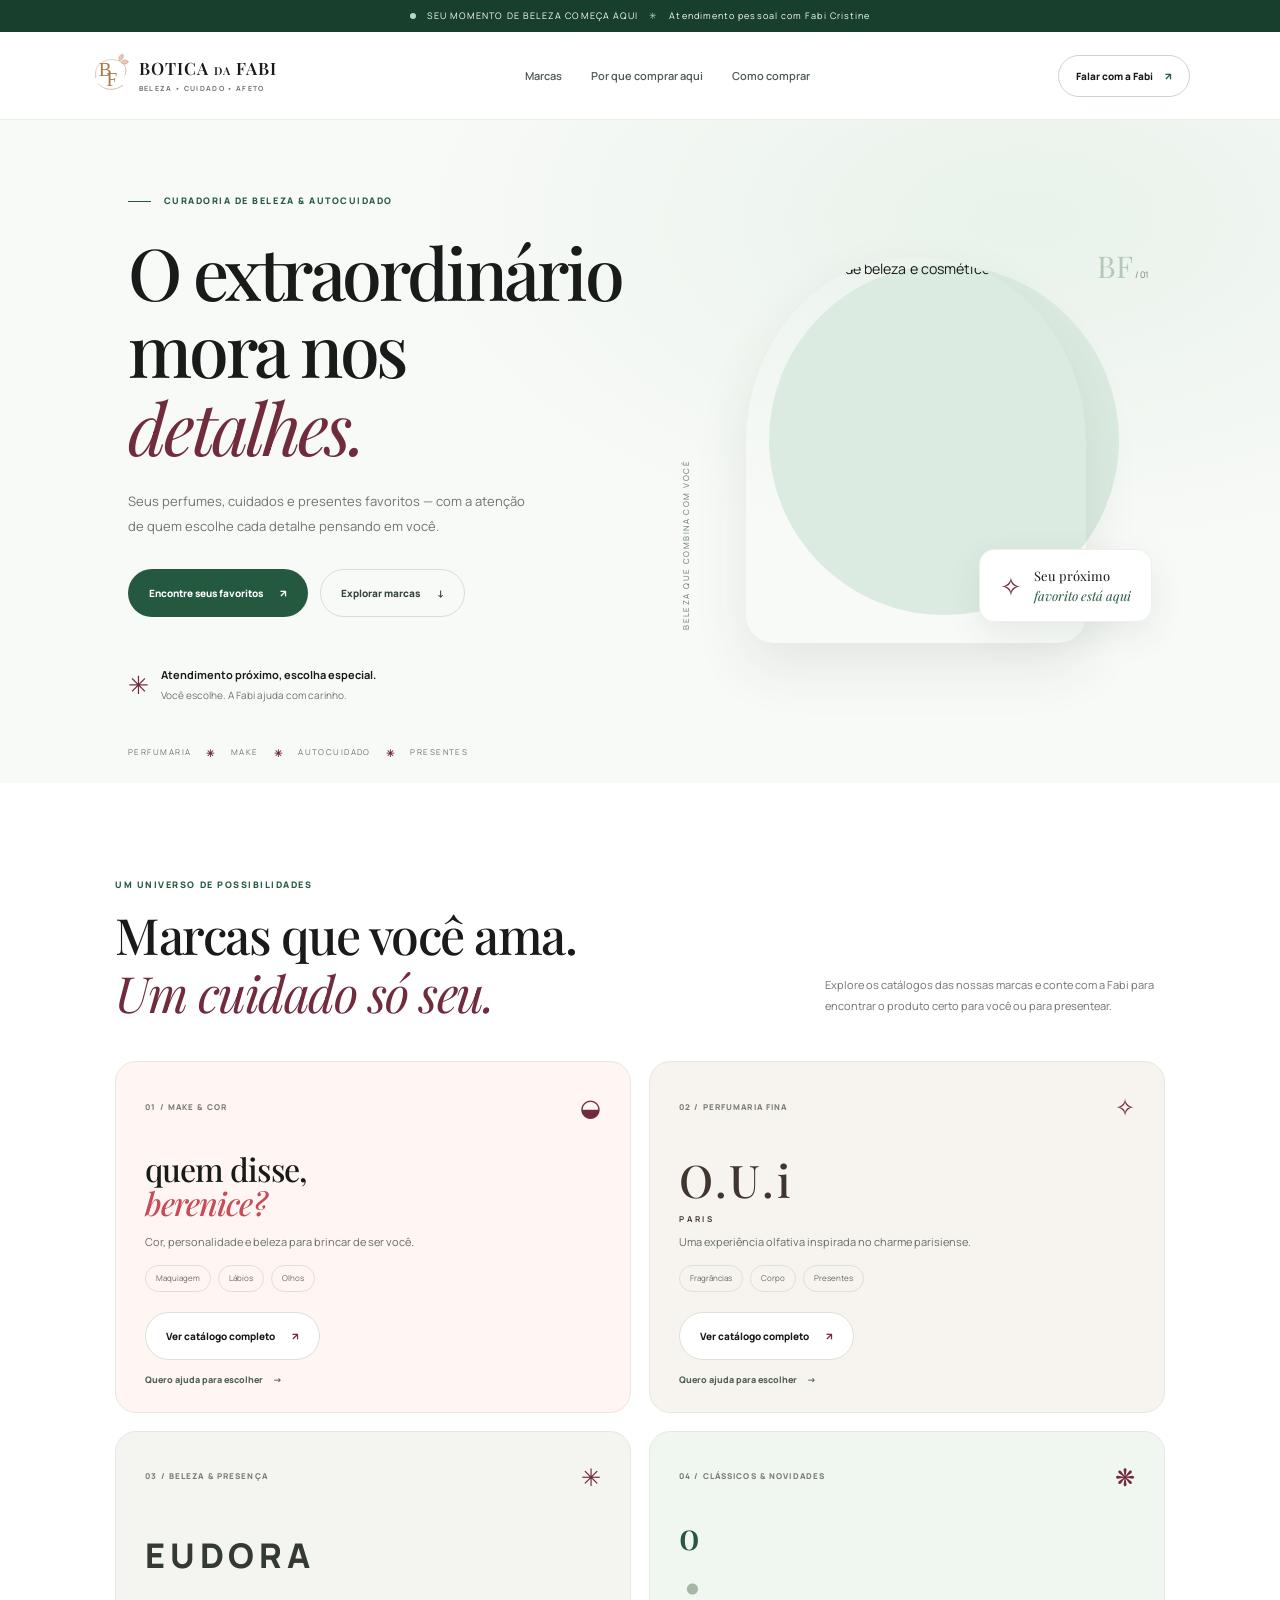
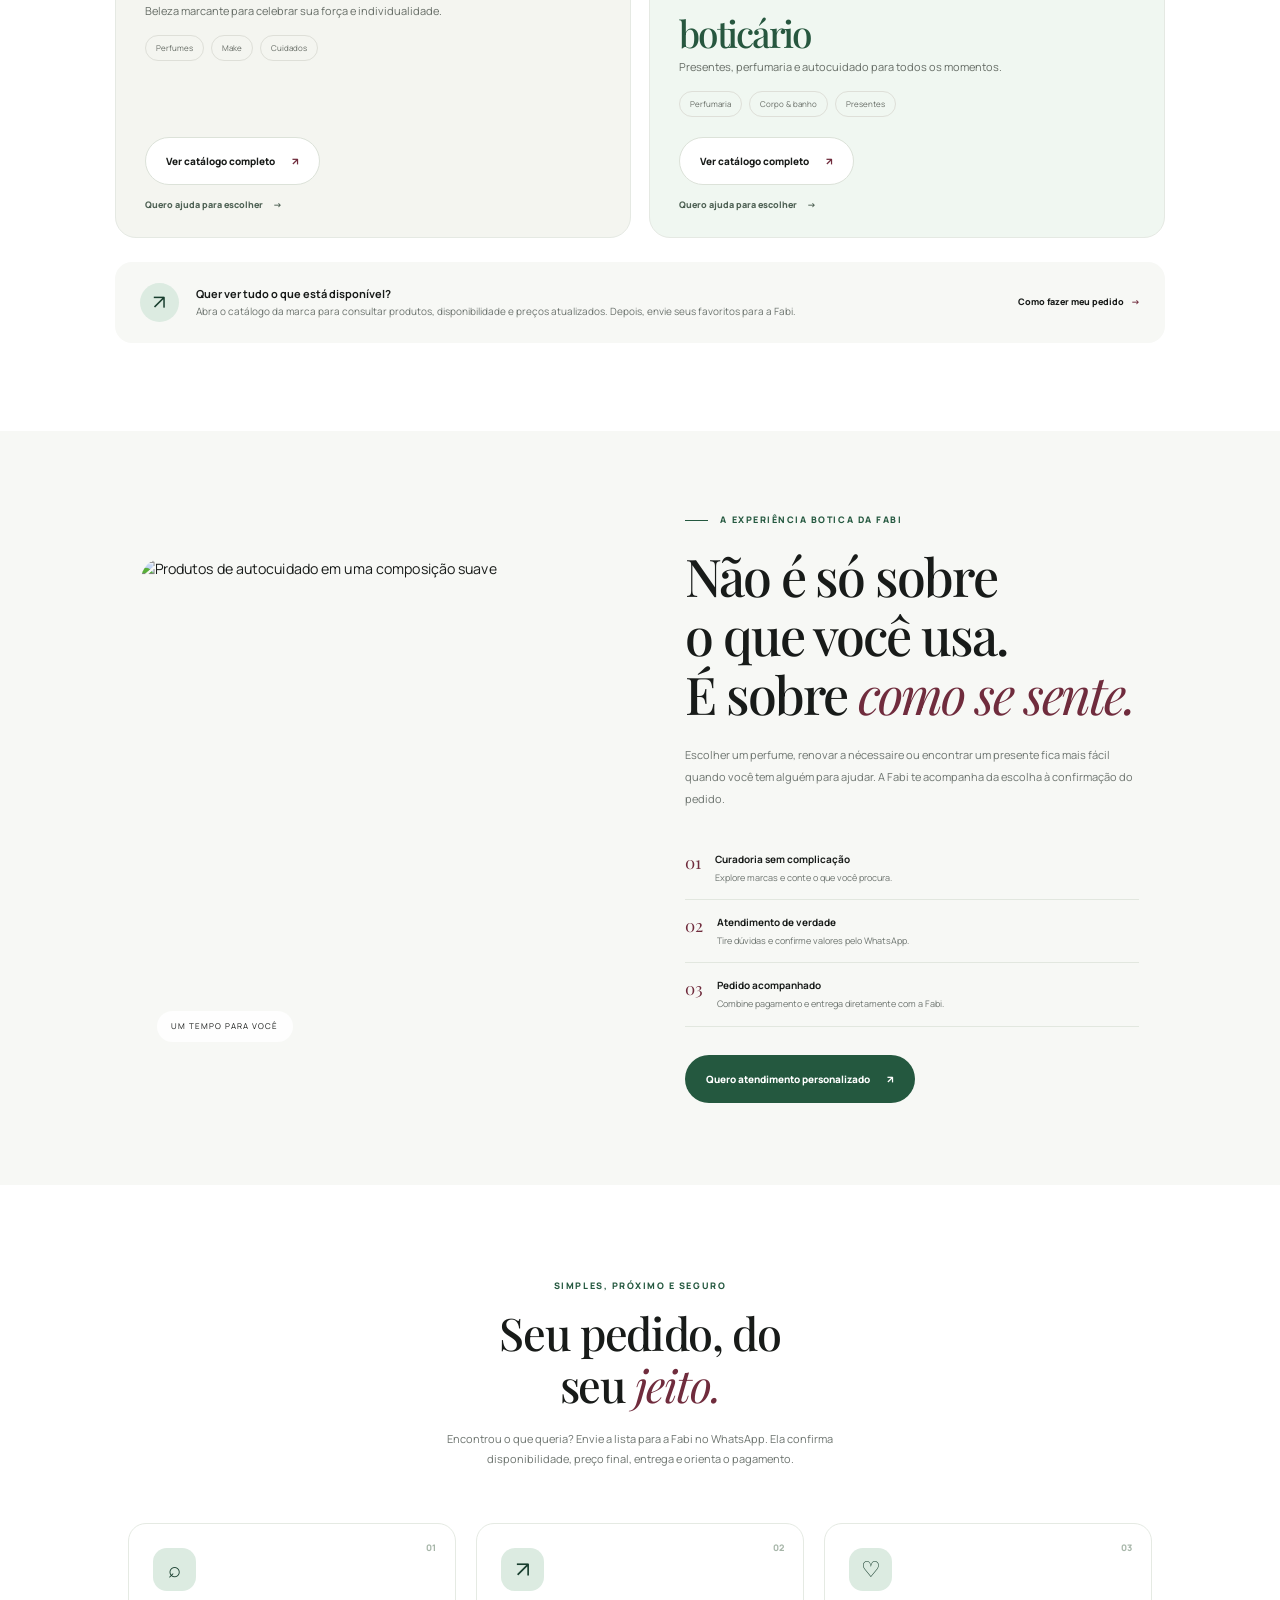
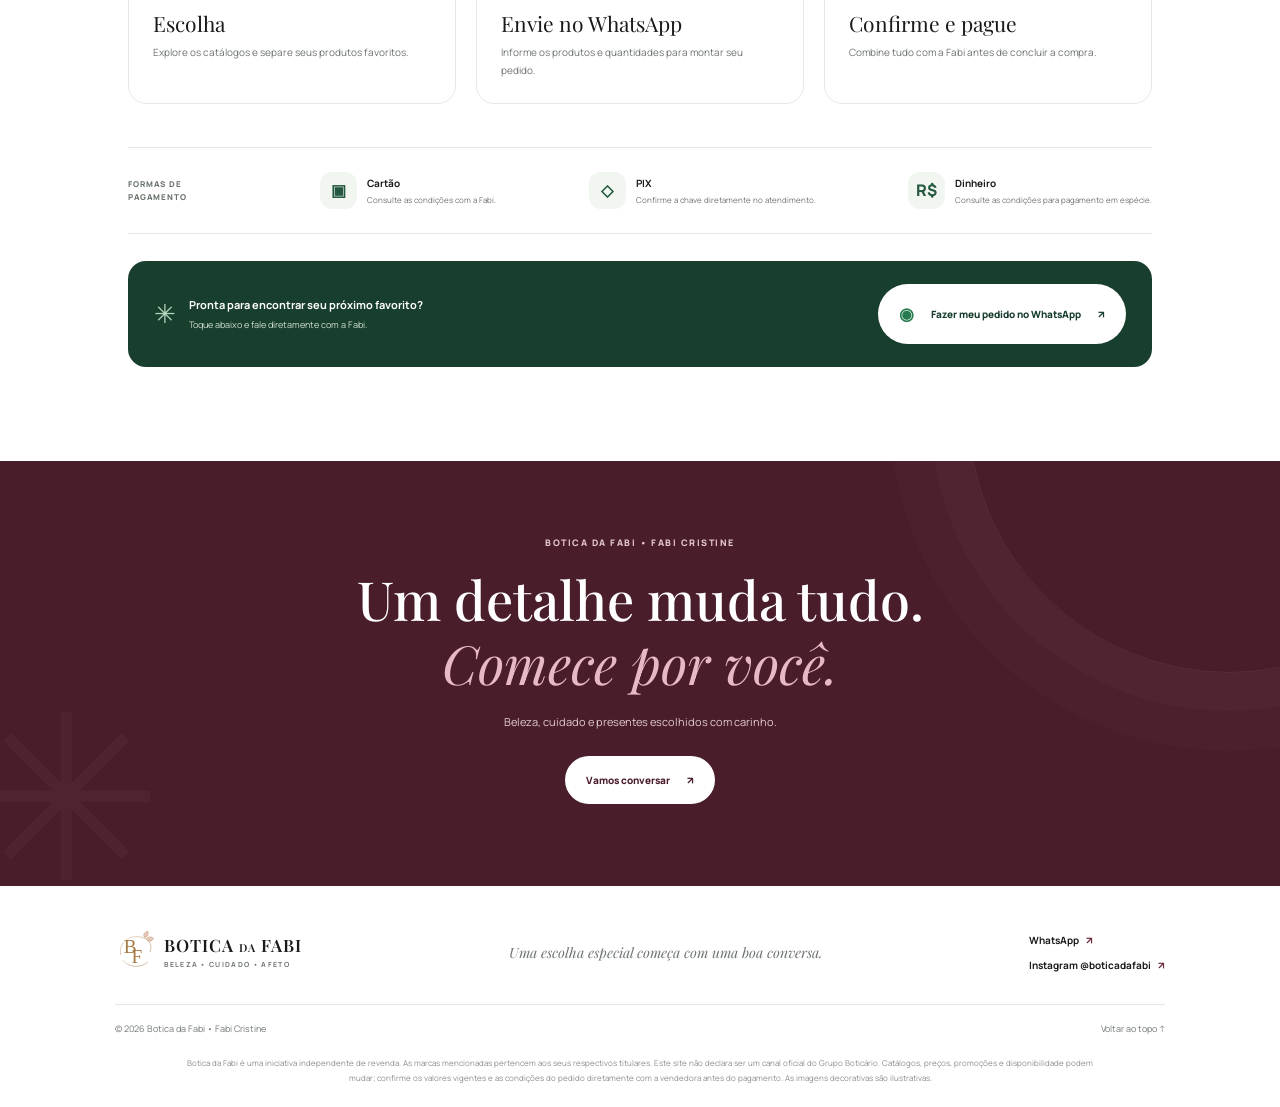
==== commit f0dce47d: "Adiciona indicador discreto de progresso de leitura" ====
--- a/index.html
+++ b/index.html
@@ -15,6 +15,7 @@
   <link rel="icon" href="logo.svg" type="image/svg+xml">
 </head>
 <body>
+  <div class="scroll-progress" aria-hidden="true"></div>
   <div class="topline"><span class="topline-dot"></span> SEU MOMENTO DE BELEZA COMEÇA AQUI <span class="topline-star">✳</span> Atendimento pessoal com Fabi Cristine</div>
   <header class="header">
     <a class="brand" href="#inicio" aria-label="Botica da Fabi — início">
--- a/styles.css
+++ b/styles.css
@@ -1 +1,73 @@
-:root{--cream:#fbf7f2;--paper:#fffdf9;--ink:#28231f;--muted:#7c7067;--rose:#c48d83;--gold:#a77945;--line:#e9ded4;--blush:#f2e4dd;--serif:"Playfair Display",Georgia,serif;--sans:"DM Sans",Arial,sans-serif}*{box-sizing:border-box}html{scroll-behavior:smooth;scroll-padding-top:90px}body{margin:0;background:var(--paper);color:var(--ink);font-family:var(--sans);font-size:14px;-webkit-font-smoothing:antialiased}a{color:inherit;text-decoration:none}button{font:inherit}.announcement{background:#312821;color:#fff8ef;text-align:center;padding:10px 16px;font-size:10px;letter-spacing:.12em}.announcement span{color:#d8ad83;padding:0 12px}.site-header{height:88px;padding:0 7%;display:flex;align-items:center;justify-content:space-between;background:rgba(255,253,249,.96);border-bottom:1px solid #f0e8e1;position:sticky;top:0;z-index:10}.brand{display:flex;align-items:center;gap:10px}.brand-mark{width:43px;height:49px}.brand-name{font-family:var(--serif);font-size:18px;letter-spacing:.07em;white-space:nowrap}.brand-name i{font-size:12px;font-style:normal}.brand-name small{display:block;font:8px var(--sans);letter-spacing:.23em;margin-top:4px;color:var(--muted)}.main-nav{display:flex;gap:34px;color:#6d625a;font-size:12px}.main-nav a:hover,.text-link:hover{color:var(--rose)}.header-cta{font-size:11px;letter-spacing:.04em;border:1px solid #cdb6a2;padding:12px 17px}.header-cta span{padding-left:15px;color:var(--gold)}.menu-toggle{display:none;border:0;background:none;font-size:24px}.hero{min-height:590px;background:var(--cream);padding:75px 10% 64px;display:grid;grid-template-columns:1fr 1fr;align-items:center;position:relative;overflow:hidden}.hero-copy{max-width:480px;z-index:1}.eyebrow{font-size:9px;letter-spacing:.23em;color:var(--gold);font-weight:700}.eyebrow span{display:inline-block;width:26px;height:1px;background:var(--gold);vertical-align:middle;margin-right:9px}.hero h1,.section-heading h2,.closing-cta h2{font:500 clamp(42px,5vw,66px)/1.14 var(--serif);letter-spacing:-.035em;margin:23px 0}.hero h1 em,.section-heading h2 em,.closing-cta h2 em{font-weight:400;color:var(--rose)}.hero-description{font-size:13px;line-height:1.9;color:var(--muted);max-width:370px}.hero-actions{display:flex;align-items:center;gap:25px;margin-top:30px}.button{display:inline-flex;align-items:center;justify-content:center;gap:22px;padding:16px 20px;font-size:10px;letter-spacing:.05em;transition:transform .2s,background .2s}.button:hover{transform:translateY(-2px)}.button-dark{background:var(--ink);color:white}.button-dark span,.button-light span{font-size:16px}.text-link{font-size:11px;border-bottom:1px solid #cbb8a7;padding:0 0 7px}.hero-note{display:flex;gap:12px;align-items:center;margin-top:54px}.note-star{font-size:26px;color:var(--rose)}.hero-note strong,.hero-note small{display:block}.hero-note strong{font:14px var(--serif)}.hero-note small{font-size:10px;color:var(--muted);margin-top:4px}.hero-art{height:420px;position:relative;display:flex;justify-content:center;align-items:center}.art-circle{position:absolute;width:360px;height:360px;border-radius:50%;background:#eddbd1;right:4%;top:5%}.hero-photo{width:70%;height:350px;object-fit:cover;position:relative;z-index:1;border-radius:48% 48% 4px 4px;box-shadow:0 18px 50px #5a3e2915}.floating-tag{position:absolute;z-index:2;right:0;bottom:38px;background:#fffdf8;padding:17px 22px;display:flex;align-items:center;gap:12px;box-shadow:0 10px 40px #4e362015;font:14px/1.5 var(--serif)}.floating-tag>span{color:var(--gold);font-size:27px}.floating-tag em{color:var(--rose)}.art-caption{position:absolute;left:0;bottom:22px;writing-mode:vertical-rl;transform:rotate(180deg);font-size:8px;letter-spacing:.24em;color:#9b8573}.hero-bottom{position:absolute;bottom:18px;left:10%;font-size:8px;letter-spacing:.2em;color:#95877b}.hero-bottom span{color:var(--gold);margin-left:12px}.intro-strip{padding:37px 10%;display:flex;align-items:center;justify-content:center;gap:28px;border-bottom:1px solid var(--line);text-align:center}.intro-strip p{max-width:680px;font:20px/1.7 var(--serif);color:#5d5148;margin:0}.intro-strip em{color:var(--rose)}.strip-flower{font-size:26px;color:#c69c78}.section-wrap{padding:95px 10%}.section-heading{display:flex;align-items:end;justify-content:space-between;gap:20px}.section-heading h2{font-size:43px;margin:14px 0 0}.section-heading>p{font-size:11px;line-height:1.9;color:var(--muted);margin-bottom:5px}.category-row{display:flex;gap:10px;margin:34px 0 23px;flex-wrap:wrap}.category{padding:10px 18px;border:1px solid var(--line);background:transparent;color:var(--muted);font-size:10px;cursor:pointer}.category.active,.category:hover{background:var(--ink);color:white;border-color:var(--ink)}.product-grid{display:grid;grid-template-columns:repeat(3,minmax(0,1fr));gap:24px}.product-card{min-width:0}.product-image{height:300px;position:relative;display:flex;align-items:center;justify-content:center;overflow:hidden}.product-image.blush{background:#f0e3dc}.product-image.sand{background:#ece8de}.product-image.lilac{background:#ece4e5}.product-image img{height:78%;width:75%;object-fit:cover;mix-blend-mode:multiply;transition:transform .45s}.product-card:hover .product-image img{transform:scale(1.05)}.product-label{position:absolute;top:15px;left:15px;z-index:2;font-size:8px;letter-spacing:.15em;color:#6e5d51}.quick-add{position:absolute;right:13px;bottom:13px;width:38px;height:38px;border:0;border-radius:50%;background:#fffdf8;color:var(--ink);font-size:18px;cursor:pointer;transition:background .2s,color .2s}.quick-add:hover{background:var(--ink);color:white}.product-info{display:flex;align-items:center;justify-content:space-between;margin-top:19px}.product-type{font-size:8px;letter-spacing:.18em;color:var(--gold);margin:0 0 7px}.product-info h3{font:19px var(--serif);margin:0}.product-arrow{font-size:17px;color:var(--rose)}.product-description{font-size:11px;color:var(--muted);margin:9px 0 0}.catalog-note{text-align:center;color:#8e8177;font-size:10px;margin-top:28px}.quote-section{background:#eee1d7;text-align:center;padding:75px 20px 80px;position:relative;overflow:hidden}.quote-ornament{font:90px/.7 var(--serif);color:#c99d8c}.quote-section>p{font:clamp(28px,4vw,43px)/1.4 var(--serif);margin:20px 0}.quote-section>p em{color:#a56e63}.quote-section>span{display:block;font-size:8px;letter-spacing:.28em;color:#78665b;margin:25px 0}.button-light{border:1px solid #bca08b;color:#352b25;background:#fff9f2}.values{padding-top:88px;padding-bottom:90px}.centered{justify-content:center;text-align:center}.centered h2{font-size:39px}.value-grid{display:grid;grid-template-columns:repeat(3,1fr);gap:45px;margin-top:55px;text-align:center}.value>span{display:inline-flex;width:53px;height:53px;align-items:center;justify-content:center;border:1px solid #dfc8b8;border-radius:50%;font-size:24px;color:var(--rose)}.value h3{font:19px var(--serif);margin:20px 0 9px}.value p{font-size:11px;line-height:1.8;color:var(--muted);max-width:240px;margin:auto}.closing-cta{background:#f7eee8;padding:70px 13%;display:flex;align-items:center;justify-content:space-between;overflow:hidden}.closing-cta h2{font-size:44px;margin:15px 0}.closing-cta>div:first-child>p:not(.eyebrow){font-size:11px;color:var(--muted);line-height:1.8;margin-bottom:24px}.closing-flower{font-size:170px;line-height:1;color:#d9b5a7;opacity:.55;transform:rotate(-14deg)}.footer{padding:48px 10% 22px;text-align:center;background:#fffdf9}.footer-brand{justify-content:center}.footer>p:not(.disclaimer){font:italic 14px var(--serif);color:var(--muted);margin:18px 0 30px}.footer-bottom{border-top:1px solid var(--line);padding-top:20px;display:flex;justify-content:space-between;color:#8b7d72;font-size:9px}.disclaimer{font-size:9px;line-height:1.7;color:#a2978e;max-width:680px;margin:25px auto 0}.toast{position:fixed;bottom:24px;left:50%;transform:translate(-50%,20px);background:var(--ink);color:white;padding:13px 20px;font-size:11px;opacity:0;pointer-events:none;transition:all .25s;z-index:20;max-width:90%;text-align:center}.toast.show{opacity:1;transform:translate(-50%,0)}[hidden]{display:none!important}@media(max-width:900px){.site-header{padding:0 5%}.main-nav{gap:17px}.hero{padding-left:7%;padding-right:7%}.hero-art{height:370px}.art-circle{width:290px;height:290px}.hero-photo{height:300px}.section-wrap{padding-left:7%;padding-right:7%}.product-image{height:250px}.closing-cta{padding-left:8%;padding-right:8%}}@media(max-width:650px){.announcement{font-size:8px}.site-header{height:74px}.brand-mark{width:36px;height:42px}.brand-name{font-size:15px}.brand-name small{font-size:7px}.menu-toggle{display:block;margin-left:auto;margin-right:16px}.main-nav{display:none;position:absolute;top:73px;left:0;right:0;background:var(--paper);padding:20px 7%;border-bottom:1px solid var(--line);flex-direction:column;gap:20px}.main-nav.open{display:flex}.header-cta{font-size:10px;padding:10px}.header-cta span{padding-left:5px}.hero{display:flex;flex-direction:column;align-items:stretch;padding:55px 7% 55px}.hero h1{font-size:46px}.hero-art{height:330px;margin-top:22px}.art-circle{width:270px;height:270px;right:7%}.hero-photo{width:67%;height:285px}.floating-tag{right:2%;bottom:20px;padding:12px 15px}.art-caption{left:5%;bottom:12px}.hero-bottom{left:7%;font-size:7px}.intro-strip{padding:30px 6%;gap:13px}.intro-strip p{font-size:16px}.strip-flower{font-size:19px}.section-wrap{padding:65px 6%}.section-heading{align-items:flex-start;flex-direction:column;gap:14px}.section-heading h2{font-size:37px}.section-heading>p br{display:none}.product-grid{grid-template-columns:1fr 1fr;gap:27px 13px}.product-image{height:220px}.product-label{font-size:7px;top:10px;left:9px}.product-image img{width:85%;height:74%}.product-info h3{font-size:16px}.product-description{font-size:10px;line-height:1.6}.quick-add{width:32px;height:32px;right:8px;bottom:8px}.catalog-note{line-height:1.7}.quote-section{padding:60px 20px}.values{padding-top:65px;padding-bottom:65px}.centered h2{font-size:34px}.value-grid{grid-template-columns:1fr;gap:35px;margin-top:38px}.value p{max-width:280px}.closing-cta{padding:55px 7%;position:relative}.closing-cta h2{font-size:37px}.closing-flower{position:absolute;right:-40px;bottom:20px;font-size:130px;opacity:.25}.closing-cta>div:first-child{position:relative;z-index:1;max-width:310px}.footer{padding:40px 6% 20px}.footer-bottom{gap:12px;line-height:1.6}.footer-bottom span:last-child{text-align:right}.desktop-only{display:none}}@media(prefers-reduced-motion:reduce){html{scroll-behavior:auto}*,*::before,*::after{transition:none!important}}+:root{--white:#fff;--paper:#f8faf7;--green:#dcebe1;--green-dark:#24583f;--green-deep:#183e2e;--burgundy:#702c3d;--burgundy-deep:#4a1d2b;--ink:#181b19;--muted:#6d746f;--line:#e3e8e2;--serif:"Playfair Display",Georgia,serif;--sans:"Manrope","DM Sans",Arial,sans-serif}*{box-sizing:border-box}html{scroll-behavior:smooth;scroll-padding-top:90px}body{margin:0;background:var(--white);color:var(--ink);font:14px/1.6 var(--sans);-webkit-font-smoothing:antialiased}a{color:inherit;text-decoration:none}button{font:inherit}.topline{background:var(--green-deep);color:#f8fff9;text-align:center;padding:9px 15px;font-size:9px;letter-spacing:.12em;display:flex;justify-content:center;align-items:center;gap:11px}.topline-dot{width:6px;height:6px;background:#b5d8c0;border-radius:50%}.topline-star{color:#b5d8c0}.header{height:88px;padding:0 7%;display:flex;align-items:center;justify-content:space-between;gap:20px;position:sticky;top:0;z-index:20;background:rgba(255,255,255,.95);backdrop-filter:blur(16px);border-bottom:1px solid #e9eee9}.brand{display:flex;align-items:center;gap:9px;flex-shrink:0}.brand-logo{width:40px;height:45px}.brand-words{font:600 17px var(--serif);letter-spacing:.06em;line-height:1.15}.brand-words i{font-size:11px;font-style:normal}.brand-words small{display:block;font:700 7px var(--sans);letter-spacing:.19em;color:#6d746f;margin-top:5px}.nav{display:flex;gap:29px;color:#505b54;font-size:11px;font-weight:600}.nav a:hover{color:var(--burgundy)}.header-cta{font-size:10px;font-weight:800;border:1px solid #c6d8ca;border-radius:30px;padding:12px 17px;white-space:nowrap}.header-cta span{color:var(--green-dark);margin-left:10px}.menu-toggle{display:none;border:0;background:transparent;font-size:23px}.hero{background:var(--paper);min-height:610px;padding:74px 10% 78px;display:grid;grid-template-columns:1.04fr .96fr;align-items:center;gap:40px;position:relative;overflow:hidden}.hero-copy{max-width:520px;position:relative;z-index:2}.eyebrow{font-size:9px;font-weight:800;letter-spacing:.17em;color:var(--green-dark)}.eyebrow-line{display:inline-block;width:23px;height:1px;background:currentColor;vertical-align:middle;margin-right:9px}.hero h1{font:500 clamp(45px,5.6vw,72px)/1.08 var(--serif);letter-spacing:-.045em;margin:24px 0}.hero h1 em,.brand-intro h2 em,.editorial h2 em,.payment-heading h2 em,.final-banner h2 em{font-weight:400;color:var(--burgundy);font-style:italic}.hero-lead{font-size:13px;line-height:1.95;color:var(--muted);max-width:410px}.hero-actions{display:flex;gap:12px;align-items:center;flex-wrap:wrap;margin-top:29px}.button{display:inline-flex;align-items:center;justify-content:center;gap:17px;padding:15px 20px;border-radius:40px;font-size:10px;font-weight:800;transition:transform .25s,box-shadow .25s,background .25s;border:1px solid transparent}.button:hover{transform:translateY(-3px);box-shadow:0 10px 24px #183e2e17}.button-primary{background:var(--green-dark);color:#fff}.button-primary:hover{background:var(--green-deep)}.button-quiet{border-color:#d6ded6;color:#33463a;background:transparent}.hero-proof{display:flex;gap:12px;align-items:center;margin-top:48px}.proof-icon{font-size:25px;color:var(--burgundy)}.hero-proof strong,.hero-proof small{display:block}.hero-proof strong{font-size:11px}.hero-proof small{font-size:10px;color:var(--muted);margin-top:3px}.hero-visual{height:420px;position:relative;display:flex;align-items:center;justify-content:center}.hero-halo{position:absolute;width:350px;height:350px;border-radius:50%;background:var(--green);right:7%;top:6%}.hero-image-frame{height:385px;width:72%;position:relative;z-index:1;overflow:hidden;border-radius:48% 48% 28px 28px;box-shadow:0 25px 55px #1d392018}.hero-image-frame img{height:100%;width:100%;object-fit:cover}.hero-sticker{position:absolute;z-index:2;right:0;bottom:38px;background:white;border:1px solid #edf0e9;box-shadow:0 12px 35px #1d392015;border-radius:15px;padding:16px 20px;display:flex;align-items:center;gap:12px;font:13px/1.5 var(--serif)}.hero-sticker>span{font-size:26px;color:var(--burgundy)}.hero-sticker em{color:var(--green-dark)}.hero-vertical{position:absolute;left:0;bottom:30px;writing-mode:vertical-rl;transform:rotate(180deg);font-size:8px;letter-spacing:.18em;color:#65776b}.hero-number{position:absolute;top:6px;right:3px;font:30px var(--serif);color:#b2c9b8}.hero-number span{font:9px var(--sans);color:#728477}.hero-bottom{position:absolute;bottom:22px;left:10%;display:flex;gap:15px;align-items:center;font-size:8px;letter-spacing:.18em;color:#68756b}.hero-bottom b{color:var(--burgundy);font-size:10px}.brand-intro{padding:95px 9% 88px}.brand-intro-head{display:flex;justify-content:space-between;align-items:end;gap:35px;margin-bottom:40px}.brand-intro h2,.payment-heading h2{font:500 clamp(35px,4.1vw,50px)/1.15 var(--serif);letter-spacing:-.03em;margin:14px 0 0}.brand-intro-head>p{max-width:340px;font-size:11px;line-height:1.9;color:var(--muted);margin:0 0 4px}.brand-grid{display:grid;grid-template-columns:repeat(2,minmax(0,1fr));gap:18px}.brand-card{padding:26px 29px 24px;border:1px solid #e5e9e3;border-radius:21px;min-height:325px;display:flex;flex-direction:column;position:relative;overflow:hidden;transition:transform .25s,box-shadow .25s}.brand-card:hover{transform:translateY(-4px);box-shadow:0 18px 42px #1d39200d}.brand-qdb{background:#fff5f3}.brand-oui{background:#f7f3ee}.brand-eudora{background:#f4f5f0}.brand-boticario{background:#f0f7f1}.brand-card-top{display:flex;align-items:center;justify-content:space-between}.brand-index{font-size:8px;letter-spacing:.14em;font-weight:800;color:#797c75}.brand-symbol{font-size:24px;color:var(--burgundy)}.brand-wordmark{min-height:91px;display:flex;flex-direction:column;justify-content:center;font:500 34px/1.05 var(--serif);margin-top:14px;letter-spacing:-.03em}.qdb-wordmark{font-size:32px}.qdb-wordmark em{color:#c94b57}.oui-wordmark{font:500 45px var(--serif);letter-spacing:.06em;color:#40362f}.oui-wordmark small{font:700 8px var(--sans);letter-spacing:.35em;margin-top:4px}.eudora-wordmark{font:800 34px var(--sans);letter-spacing:.14em;color:#333a32}.boticario-wordmark{font:500 37px var(--serif);letter-spacing:-.06em;color:#27573f}.boticario-wordmark span{color:#a7b7a6;padding:0 5px}.brand-card>p{font-size:11px;color:#666d66;line-height:1.8;margin:0 0 14px;max-width:360px}.brand-tags{display:flex;gap:7px;flex-wrap:wrap;margin-bottom:20px}.brand-tags span{border:1px solid #dedfd8;border-radius:30px;padding:6px 10px;font-size:8px;color:#666c65}.brand-button{align-self:flex-start;background:#fff;border-color:#dce2d9;margin-top:auto}.brand-button span{color:var(--burgundy)}.brand-order{align-self:flex-start;background:none;border:0;padding:13px 0 0;color:#4e6154;font-size:9px;font-weight:800;cursor:pointer}.brand-order span{padding-left:8px}.brand-order:hover{color:var(--burgundy)}.catalog-callout{display:flex;align-items:center;gap:17px;padding:21px 25px;background:#f7f8f5;border-radius:17px;margin-top:24px}.callout-icon{width:39px;height:39px;border-radius:50%;background:var(--green);display:flex;align-items:center;justify-content:center;color:var(--green-deep);font-size:20px;flex-shrink:0}.catalog-callout p{font-size:10px;line-height:1.75;color:var(--muted);margin:0;flex:1}.catalog-callout p strong{font-size:11px;color:var(--ink)}.catalog-callout>a{font-size:9px;font-weight:800;white-space:nowrap}.catalog-callout>a span{color:var(--burgundy);padding-left:5px}.editorial{background:#f7f8f5;display:grid;grid-template-columns:1fr 1fr;gap:9%;align-items:center;padding:82px 11%}.editorial-image{height:500px;position:relative;border-radius:22px;overflow:hidden}.editorial-image img{width:100%;height:100%;object-fit:cover}.editorial-image-caption{position:absolute;bottom:16px;left:16px;background:#ffffffdf;border-radius:30px;padding:9px 14px;font-size:8px;letter-spacing:.13em}.editorial-copy h2{font:500 clamp(36px,4.3vw,52px)/1.13 var(--serif);letter-spacing:-.04em;margin:20px 0}.editorial-copy>p{font-size:11px;line-height:2;color:var(--muted)}.experience-list{margin:27px 0 28px}.experience-list>div{display:flex;align-items:flex-start;gap:14px;padding:14px 0;border-bottom:1px solid #e2e7df}.experience-list>div>span{font:17px var(--serif);color:var(--burgundy)}.experience-list p{margin:0}.experience-list strong,.experience-list small{display:block}.experience-list strong{font-size:10px}.experience-list small{font-size:9px;color:var(--muted);margin-top:4px}.payment-section{padding:94px 10%}.payment-heading{text-align:center;max-width:490px;margin:0 auto}.payment-heading h2{font-size:45px}.payment-heading>p{font-size:11px;line-height:1.9;color:var(--muted);margin:18px auto 0;max-width:420px}.payment-steps{display:grid;grid-template-columns:repeat(3,1fr);gap:20px;margin:53px 0 43px}.payment-step{padding:24px;border:1px solid #e5eae3;border-radius:18px;position:relative}.step-num{position:absolute;top:17px;right:19px;font-size:9px;color:#a7b6a9;font-weight:800}.step-icon{width:43px;height:43px;border-radius:14px;background:var(--green);display:flex;align-items:center;justify-content:center;color:var(--green-deep);font-size:22px}.payment-step h3{font:21px var(--serif);margin:18px 0 6px}.payment-step p{font-size:10px;line-height:1.8;color:var(--muted);margin:0}.payment-methods{display:flex;align-items:center;gap:20px;justify-content:space-between;padding:24px 0;border-top:1px solid var(--line);border-bottom:1px solid var(--line)}.payment-label{font-size:8px;letter-spacing:.12em;font-weight:800;color:#69736b;max-width:100px}.payment-method{display:flex;align-items:center;gap:10px}.method-icon{display:flex;align-items:center;justify-content:center;width:37px;height:37px;border-radius:12px;background:#f1f6f0;color:var(--green-dark);font-size:16px;font-weight:800}.payment-method strong,.payment-method small{display:block}.payment-method strong{font-size:10px}.payment-method small{font-size:8px;color:var(--muted);margin-top:3px}.payment-cta{margin-top:27px;background:var(--green-deep);color:white;border-radius:18px;padding:23px 26px;display:flex;align-items:center;justify-content:space-between;gap:20px}.payment-cta>div{display:flex;align-items:center;gap:13px}.cta-spark{font-size:26px;color:#b4d6bc}.payment-cta strong,.payment-cta small{display:block}.payment-cta strong{font-size:11px}.payment-cta small{font-size:9px;color:#d1e0d4;margin-top:4px}.button-whatsapp{background:#fff;color:#183e2e;white-space:nowrap}.wa-icon{font-size:17px;color:#267c50}.final-banner{position:relative;text-align:center;padding:75px 20px 82px;background:var(--burgundy-deep);color:white;overflow:hidden}.final-banner .eyebrow{color:#e5c7ce}.final-banner h2{font:500 clamp(36px,4.8vw,54px)/1.18 var(--serif);margin:18px 0}.final-banner h2 em{color:#e7b9c4}.final-banner>p{font-size:11px;color:#e1cbd0;margin:0 0 25px}.button-light{background:#fff;color:var(--burgundy-deep)}.final-ornament{position:absolute;font-size:230px;left:-30px;bottom:-90px;color:#ffffff08}.footer{padding:43px 9% 22px;background:#fff}.footer-main{display:flex;align-items:center;justify-content:space-between;gap:20px;padding-bottom:28px}.footer-main>p{font:italic 14px var(--serif);color:var(--muted)}.social-links{display:flex;flex-direction:column;gap:9px;font-size:10px;font-weight:700}.social-links span{color:var(--burgundy);margin-left:5px}.footer-bottom{border-top:1px solid var(--line);padding-top:17px;display:flex;justify-content:space-between;font-size:9px;color:#737b74}.legal-note{max-width:930px;margin:20px auto 0;text-align:center;font-size:8px;line-height:1.8;color:#899089}.toast{position:fixed;bottom:22px;left:50%;transform:translate(-50%,18px);background:#193f2e;color:white;padding:13px 20px;border-radius:12px;font-size:11px;opacity:0;pointer-events:none;transition:all .25s;z-index:50;max-width:90%;box-shadow:0 12px 30px #0002}.toast.show{opacity:1;transform:translate(-50%,0)}[hidden]{display:none!important}@media(max-width:950px){.header{padding:0 4%}.nav{gap:15px}.hero{padding-left:7%;padding-right:7%;gap:20px}.hero-visual{height:370px}.hero-halo{width:300px;height:300px}.hero-image-frame{height:330px}.brand-intro{padding-left:7%;padding-right:7%}.editorial{padding:70px 7%;gap:6%}.editorial-image{height:450px}.payment-section{padding-left:7%;padding-right:7%}.payment-cta{align-items:flex-start;flex-direction:column}.payment-methods{gap:12px}}@media(max-width:680px){.topline{font-size:7px;letter-spacing:.07em;gap:6px}.header{height:73px;padding:0 5%;gap:10px}.brand-logo{width:34px;height:39px}.brand-words{font-size:14px}.brand-words small{font-size:6px}.menu-toggle{display:block;margin-left:auto}.nav{display:none;position:absolute;top:72px;left:0;right:0;background:white;padding:20px 7%;border-bottom:1px solid var(--line);flex-direction:column;gap:18px}.nav.open{display:flex}.header-cta{font-size:9px;padding:10px 12px}.header-cta span{margin-left:4px}.hero{display:flex;flex-direction:column;align-items:stretch;padding:48px 7% 55px;gap:10px}.hero h1{font-size:48px}.hero-lead{font-size:12px}.hero-actions{gap:9px}.button{padding:14px 16px;font-size:9px;gap:10px}.hero-proof{margin-top:30px}.hero-visual{height:320px;margin-top:13px}.hero-halo{width:260px;height:260px;right:8%}.hero-image-frame{width:68%;height:290px}.hero-sticker{right:0;bottom:17px;padding:12px 14px;font-size:11px}.hero-vertical{left:3%;font-size:7px}.hero-number{font-size:24px;right:0}.hero-bottom{left:7%;bottom:19px;gap:8px;font-size:7px}.brand-intro{padding:67px 6%}.brand-intro-head{display:block;margin-bottom:28px}.brand-intro h2{font-size:39px}.brand-intro-head>p{margin-top:16px}.brand-grid{grid-template-columns:1fr;gap:13px}.brand-card{min-height:315px;padding:22px;border-radius:18px}.brand-wordmark{min-height:80px}.catalog-callout{padding:17px;align-items:flex-start;flex-wrap:wrap}.catalog-callout p{min-width:calc(100% - 60px)}.catalog-callout>a{margin-left:56px}.editorial{grid-template-columns:1fr;padding:58px 6%;gap:32px}.editorial-image{height:330px}.editorial-copy h2{font-size:42px}.payment-section{padding:67px 6%}.payment-heading h2{font-size:41px}.payment-steps{grid-template-columns:1fr;gap:12px;margin:32px 0}.payment-step{padding:20px}.payment-step h3{margin-top:12px}.payment-methods{display:grid;grid-template-columns:1fr 1fr;gap:18px}.payment-label{grid-column:1/-1;max-width:none}.payment-method{gap:8px}.payment-method small{font-size:8px;line-height:1.5}.payment-cta{padding:20px;gap:18px}.payment-cta strong{line-height:1.6}.button-whatsapp{white-space:normal;width:100%}.final-banner{padding:64px 18px}.final-banner h2{font-size:39px}.footer{padding:35px 6% 20px}.footer-main{align-items:flex-start;flex-direction:column;gap:14px}.footer-main>p{margin:4px 0}.social-links{gap:12px}.footer-bottom{gap:15px;line-height:1.6}.footer-bottom a{text-align:right;white-space:nowrap}}@media(prefers-reduced-motion:reduce){html{scroll-behavior:auto}*,*::before,*::after{transition:none!important;animation:none!important}}
+
+/* Direção de arte motion: editorial, tátil e elegante — sem reproduzir identidades de terceiros */
+:root{--ease-luxe:cubic-bezier(.22,1,.36,1);--ease-soft:cubic-bezier(.2,.7,.2,1)}
+::selection{background:#dcebe1;color:#183e2e}
+body{overflow-x:hidden}
+a,button{-webkit-tap-highlight-color:transparent}
+a:focus-visible,button:focus-visible{outline:2px solid var(--burgundy);outline-offset:4px}
+.header{transition:height .55s var(--ease-luxe),box-shadow .55s var(--ease-luxe),background .4s ease}
+.header-cta{transition:color .35s ease,background .35s ease,border-color .35s ease,transform .45s var(--ease-luxe)}
+.header-cta:hover{background:var(--green-deep);border-color:var(--green-deep);color:#fff;transform:translateY(-2px)}
+.hero{isolation:isolate}
+.hero:before{content:"";position:absolute;inset:0;pointer-events:none;background:radial-gradient(ellipse at 80% 15%,rgba(220,235,225,.55),transparent 43%);z-index:-1}
+.hero-copy{animation:copy-arrive 1.15s var(--ease-luxe) both}
+.hero-visual{animation:visual-arrive 1.35s .12s var(--ease-luxe) both}
+.hero-image-frame{transform-origin:50% 55%;transition:border-radius .9s var(--ease-luxe),box-shadow .9s var(--ease-luxe)}
+.hero-image-frame img,.editorial-image img{transform:scale(1.015);transition:transform 1.4s var(--ease-luxe),filter .9s ease}
+.hero-visual:hover .hero-image-frame{border-radius:48% 48% 18px 18px;box-shadow:0 32px 70px #1d392026}
+.hero-visual:hover .hero-image-frame img,.editorial-image:hover img{transform:scale(1.075)}
+.hero-halo{animation:halo-breathe 8s ease-in-out infinite alternate}
+.hero-sticker{animation:sticker-arrive 1.1s .55s var(--ease-luxe) both;transition:transform .5s var(--ease-luxe),box-shadow .5s ease}
+.hero-visual:hover .hero-sticker{transform:translateY(-5px) rotate(-1deg);box-shadow:0 18px 40px #1d39201c}
+.hero-bottom{animation:fade-up .8s .6s both}
+.button{position:relative;isolation:isolate;overflow:hidden;transition:transform .5s var(--ease-luxe),box-shadow .5s var(--ease-luxe),background .35s ease,border-color .35s ease}
+.button:after{content:"";position:absolute;inset:0;z-index:-1;background:linear-gradient(110deg,transparent 20%,#ffffff28 48%,transparent 75%);transform:translateX(-130%);transition:transform .8s var(--ease-luxe)}
+.button:hover:after{transform:translateX(130%)}
+.brand-card{transition:transform .65s var(--ease-luxe),box-shadow .65s var(--ease-luxe),border-color .5s ease}
+.brand-card:before{content:"";position:absolute;inset:0;pointer-events:none;opacity:0;background:linear-gradient(145deg,#ffffff85,transparent 45%);transition:opacity .6s ease}
+.brand-card:hover{transform:translateY(-7px);box-shadow:0 25px 55px #1d392014;border-color:#d4dfd4}
+.brand-card:hover:before{opacity:1}
+.brand-wordmark{transition:transform .65s var(--ease-luxe)}
+.brand-card:hover .brand-wordmark{transform:translateX(4px)}
+.brand-symbol{transition:transform .7s var(--ease-luxe)}
+.brand-card:hover .brand-symbol{transform:rotate(18deg) scale(1.08)}
+.brand-tags span{transition:background .35s ease,border-color .35s ease,transform .35s var(--ease-luxe)}
+.brand-card:hover .brand-tags span{border-color:#cbd8cc;background:#ffffff70}
+.brand-button{transition:transform .45s var(--ease-luxe),background .35s ease,border-color .35s ease}
+.brand-button:hover{background:#fdfefd;border-color:#b9cbbd}
+.brand-order span,.catalog-callout>a span,.social-links span{display:inline-block;transition:transform .35s var(--ease-luxe)}
+.brand-order:hover span,.catalog-callout>a:hover span,.social-links a:hover span{transform:translateX(5px)}
+.editorial-image{overflow:hidden}
+.editorial-image img{transition:transform 1.4s var(--ease-luxe),filter 1s ease}
+.experience-list>div{transition:padding-left .45s var(--ease-luxe),border-color .45s ease}
+.experience-list>div:hover{padding-left:7px;border-color:#c7d7ca}
+.experience-list>div>span{transition:transform .45s var(--ease-luxe)}
+.experience-list>div:hover>span{transform:translateY(-2px)}
+.payment-step{transition:transform .55s var(--ease-luxe),box-shadow .55s ease,border-color .45s ease}
+.payment-step:hover{transform:translateY(-5px);box-shadow:0 17px 35px #1d39200c;border-color:#cfddcf}
+.step-icon{transition:transform .55s var(--ease-luxe),background .35s ease}
+.payment-step:hover .step-icon{transform:rotate(-5deg) scale(1.06);background:#e6f0e7}
+.payment-method{transition:transform .45s var(--ease-luxe)}
+.payment-method:hover{transform:translateY(-3px)}
+.method-icon{transition:background .35s ease,transform .45s var(--ease-luxe)}
+.payment-method:hover .method-icon{background:#e1eee3;transform:scale(1.05)}
+.payment-cta{transition:box-shadow .6s ease}
+.payment-cta:hover{box-shadow:0 20px 45px #183e2e1b}
+.final-banner:after{content:"";position:absolute;width:520px;height:520px;right:-210px;top:-310px;border:1px solid #ffffff12;border-radius:50%;box-shadow:0 0 0 38px #ffffff05,0 0 0 78px #ffffff03;pointer-events:none}
+.final-ornament{animation:slow-turn 35s linear infinite}
+.social-links a{transition:color .3s ease}
+.social-links a:hover{color:var(--burgundy)}
+@keyframes copy-arrive{from{opacity:0;transform:translateY(24px)}to{opacity:1;transform:translateY(0)}}
+@keyframes visual-arrive{from{opacity:0;transform:translateY(22px) scale(.985)}to{opacity:1;transform:translateY(0) scale(1)}}
+@keyframes sticker-arrive{from{opacity:0;transform:translate(10px,12px)}to{opacity:1;transform:translate(0,0)}}
+@keyframes fade-up{from{opacity:0;transform:translateY(10px)}to{opacity:1;transform:translateY(0)}}
+@keyframes halo-breathe{from{transform:scale(.97) translateY(2px)}to{transform:scale(1.04) translateY(-5px)}}
+@keyframes slow-turn{to{transform:rotate(360deg)}}
+html.motion-ready .reveal{opacity:0;transform:translateY(24px);transition:opacity .9s var(--ease-luxe),transform .9s var(--ease-luxe)}
+html.motion-ready .reveal.is-visible{opacity:1;transform:translateY(0)}
+html.motion-ready .reveal[data-delay="1"]{transition-delay:.08s}
+html.motion-ready .reveal[data-delay="2"]{transition-delay:.16s}
+html.motion-ready .reveal[data-delay="3"]{transition-delay:.24s}
+@media(max-width:680px){.hero-halo{animation-duration:10s}.hero-visual:hover .hero-image-frame img{transform:scale(1.035)}.brand-card:hover{transform:translateY(-3px)}.payment-step:hover{transform:translateY(-2px)}}
+@media(prefers-reduced-motion:reduce){.hero-copy,.hero-visual,.hero-sticker,.hero-bottom,.hero-halo,.final-ornament{animation:none!important}.hero-image-frame img,.editorial-image img{transform:none!important}.reveal,html.motion-ready .reveal{opacity:1!important;transform:none!important;transition:none!important}.button:after{display:none}}
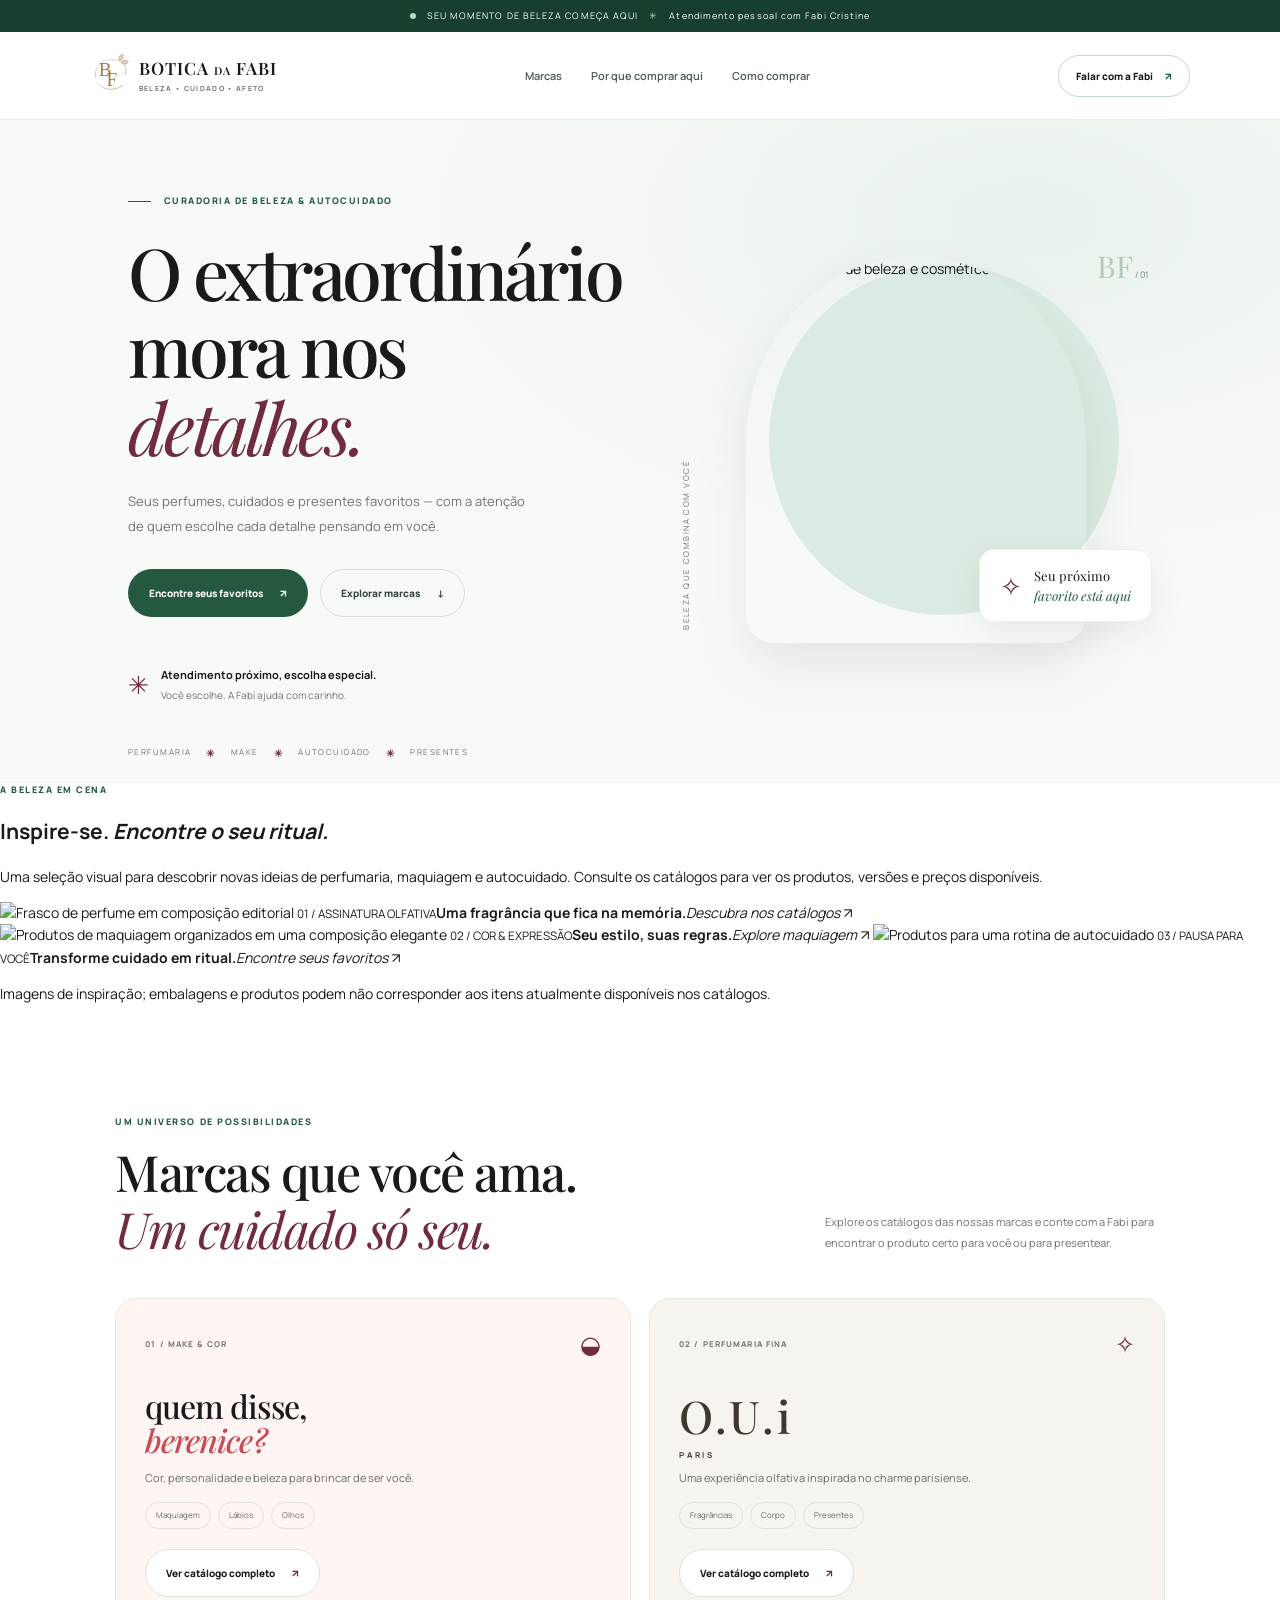
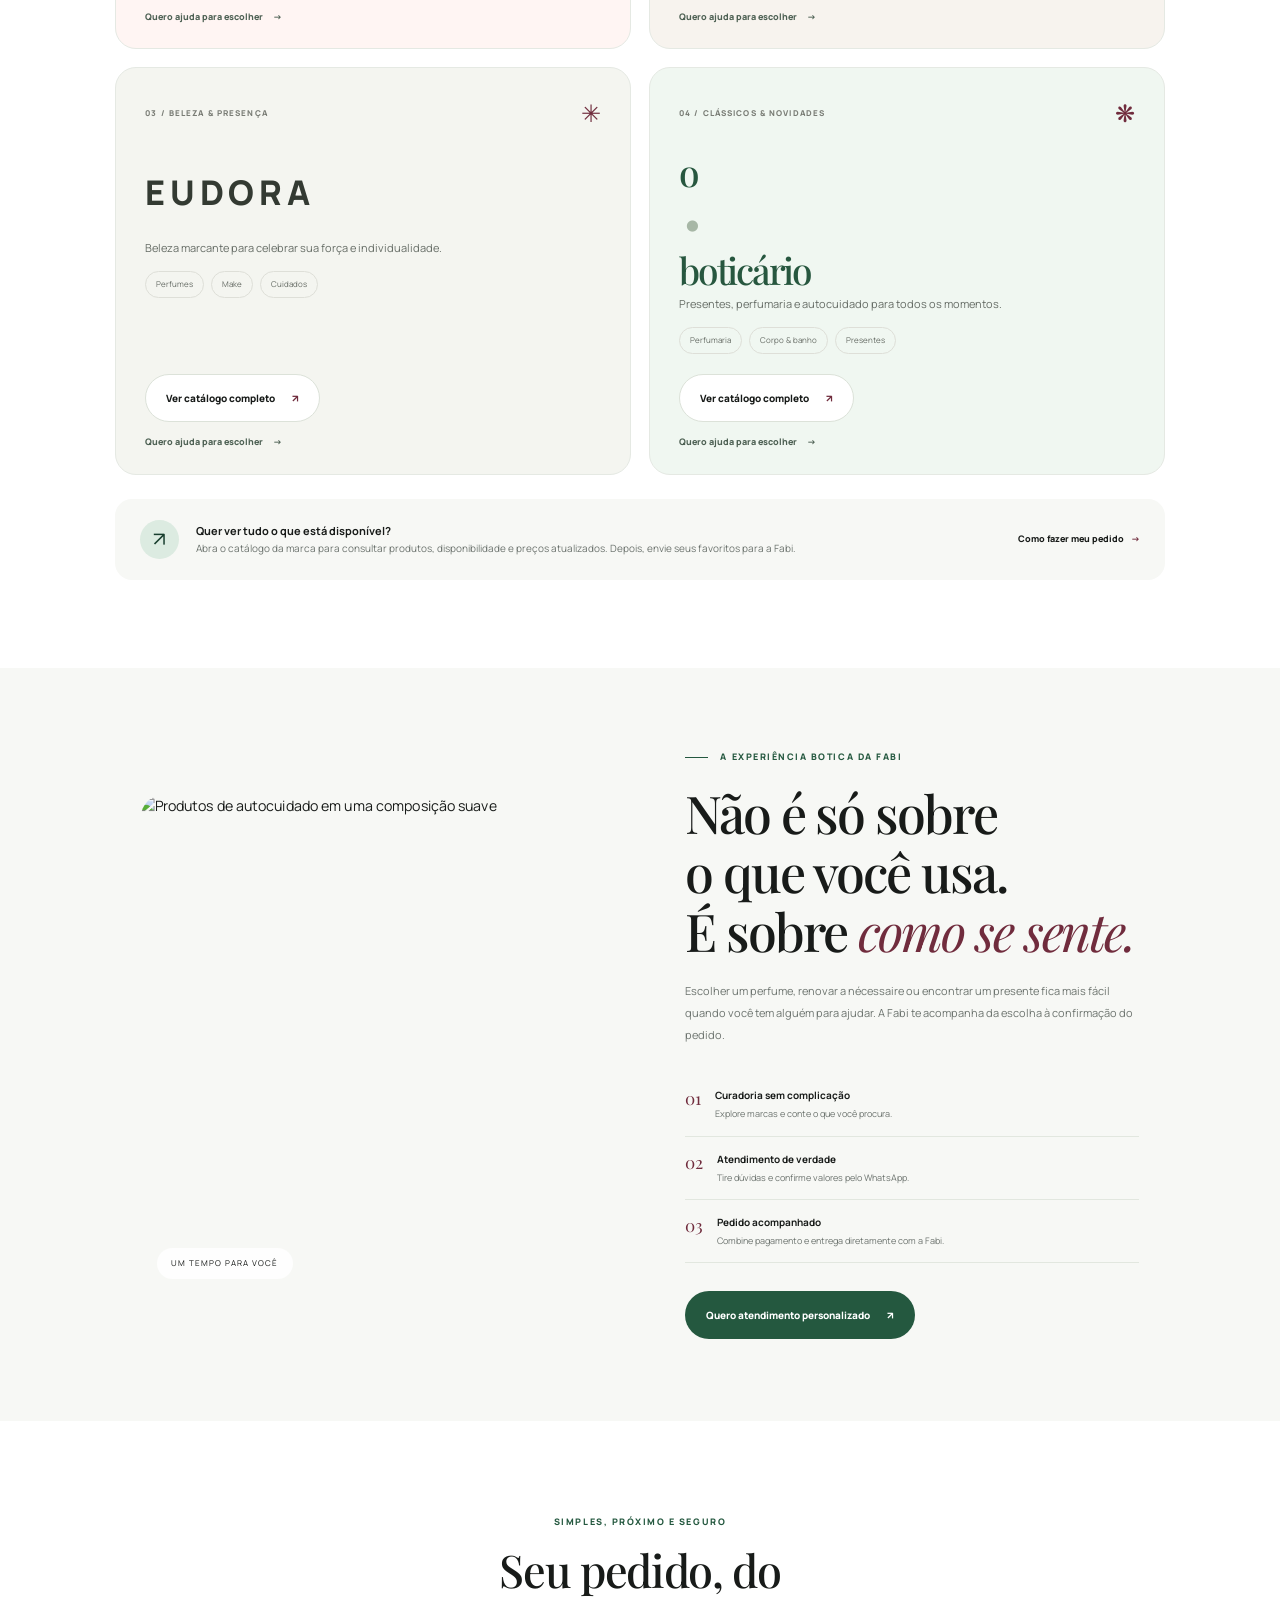
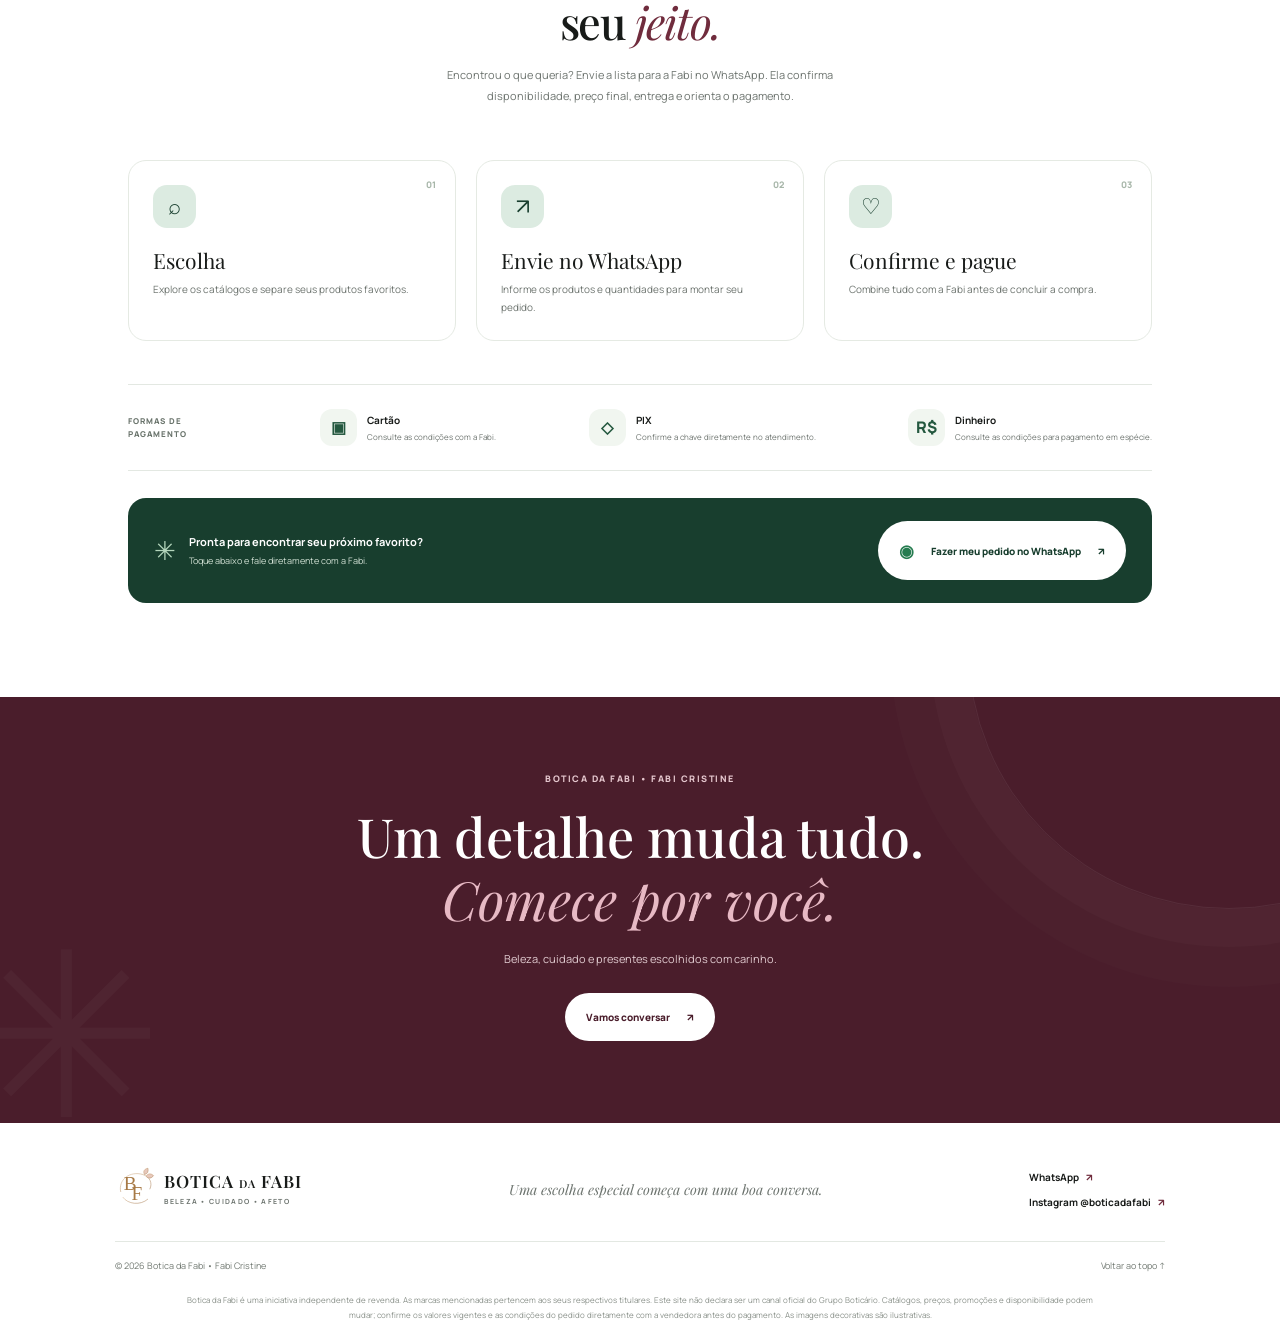
==== commit ce0daba6: "Adiciona vitrine editorial de inspiração de beleza" ====
--- a/index.html
+++ b/index.html
@@ -49,6 +49,28 @@
         <div class="hero-number">BF<span> / 01</span></div>
       </div>
       <div class="hero-bottom"><span>PERFUMARIA</span><b>✳</b><span>MAKE</span><b>✳</b><span>AUTOCUIDADO</span><b>✳</b><span>PRESENTES</span></div>
+    </section>
+
+    <section class="showcase" aria-labelledby="showcase-title">
+      <div class="showcase-heading">
+        <div><div class="eyebrow">A BELEZA EM CENA</div><h2 id="showcase-title">Inspire-se. <em>Encontre o seu ritual.</em></h2></div>
+        <p>Uma seleção visual para descobrir novas ideias de perfumaria, maquiagem e autocuidado. Consulte os catálogos para ver os produtos, versões e preços disponíveis.</p>
+      </div>
+      <div class="showcase-grid">
+        <a class="showcase-tile showcase-tile-large" href="#marcas" aria-label="Explorar perfumaria nos catálogos">
+          <img src="https://images.unsplash.com/photo-1594035910387-fea47794261f?auto=format&fit=crop&w=1200&q=85" alt="Frasco de perfume em composição editorial" loading="lazy">
+          <span class="showcase-shade"></span><span class="showcase-caption"><small>01 / ASSINATURA OLFATIVA</small><strong>Uma fragrância que fica na memória.</strong><i>Descubra nos catálogos ↗</i></span>
+        </a>
+        <a class="showcase-tile" href="#marcas" aria-label="Explorar maquiagem nos catálogos">
+          <img src="https://images.unsplash.com/photo-1526045478516-99145907023c?auto=format&fit=crop&w=900&q=85" alt="Produtos de maquiagem organizados em uma composição elegante" loading="lazy">
+          <span class="showcase-shade"></span><span class="showcase-caption"><small>02 / COR & EXPRESSÃO</small><strong>Seu estilo, suas regras.</strong><i>Explore maquiagem ↗</i></span>
+        </a>
+        <a class="showcase-tile" href="#marcas" aria-label="Explorar autocuidado nos catálogos">
+          <img src="https://images.unsplash.com/photo-1608248543803-ba4f8c70ae0b?auto=format&fit=crop&w=900&q=85" alt="Produtos para uma rotina de autocuidado" loading="lazy">
+          <span class="showcase-shade"></span><span class="showcase-caption"><small>03 / PAUSA PARA VOCÊ</small><strong>Transforme cuidado em ritual.</strong><i>Encontre seus favoritos ↗</i></span>
+        </a>
+      </div>
+      <p class="showcase-note">Imagens de inspiração; embalagens e produtos podem não corresponder aos itens atualmente disponíveis nos catálogos.</p>
     </section>
 
     <section class="brand-intro" id="marcas">
--- a/styles.css
+++ b/styles.css
@@ -71,3 +71,10 @@
 html.motion-ready .reveal[data-delay="3"]{transition-delay:.24s}
 @media(max-width:680px){.hero-halo{animation-duration:10s}.hero-visual:hover .hero-image-frame img{transform:scale(1.035)}.brand-card:hover{transform:translateY(-3px)}.payment-step:hover{transform:translateY(-2px)}}
 @media(prefers-reduced-motion:reduce){.hero-copy,.hero-visual,.hero-sticker,.hero-bottom,.hero-halo,.final-ornament{animation:none!important}.hero-image-frame img,.editorial-image img{transform:none!important}.reveal,html.motion-ready .reveal{opacity:1!important;transform:none!important;transition:none!important}.button:after{display:none}}
+
+
+/* Acabamento de navegação: progresso de leitura e cabeçalho tátil */
+.scroll-progress{position:fixed;top:0;left:0;width:100%;height:2px;z-index:100;background:transparent;pointer-events:none}
+.scroll-progress:after{content:"";display:block;height:100%;width:var(--scroll-progress,0%);background:linear-gradient(90deg,#24583f,#b88a98);transition:width .12s linear}
+.header.is-scrolled{box-shadow:0 9px 28px #183e2e0a;background:rgba(255,255,255,.97)}
+@media(prefers-reduced-motion:reduce){.scroll-progress:after{transition:none}}
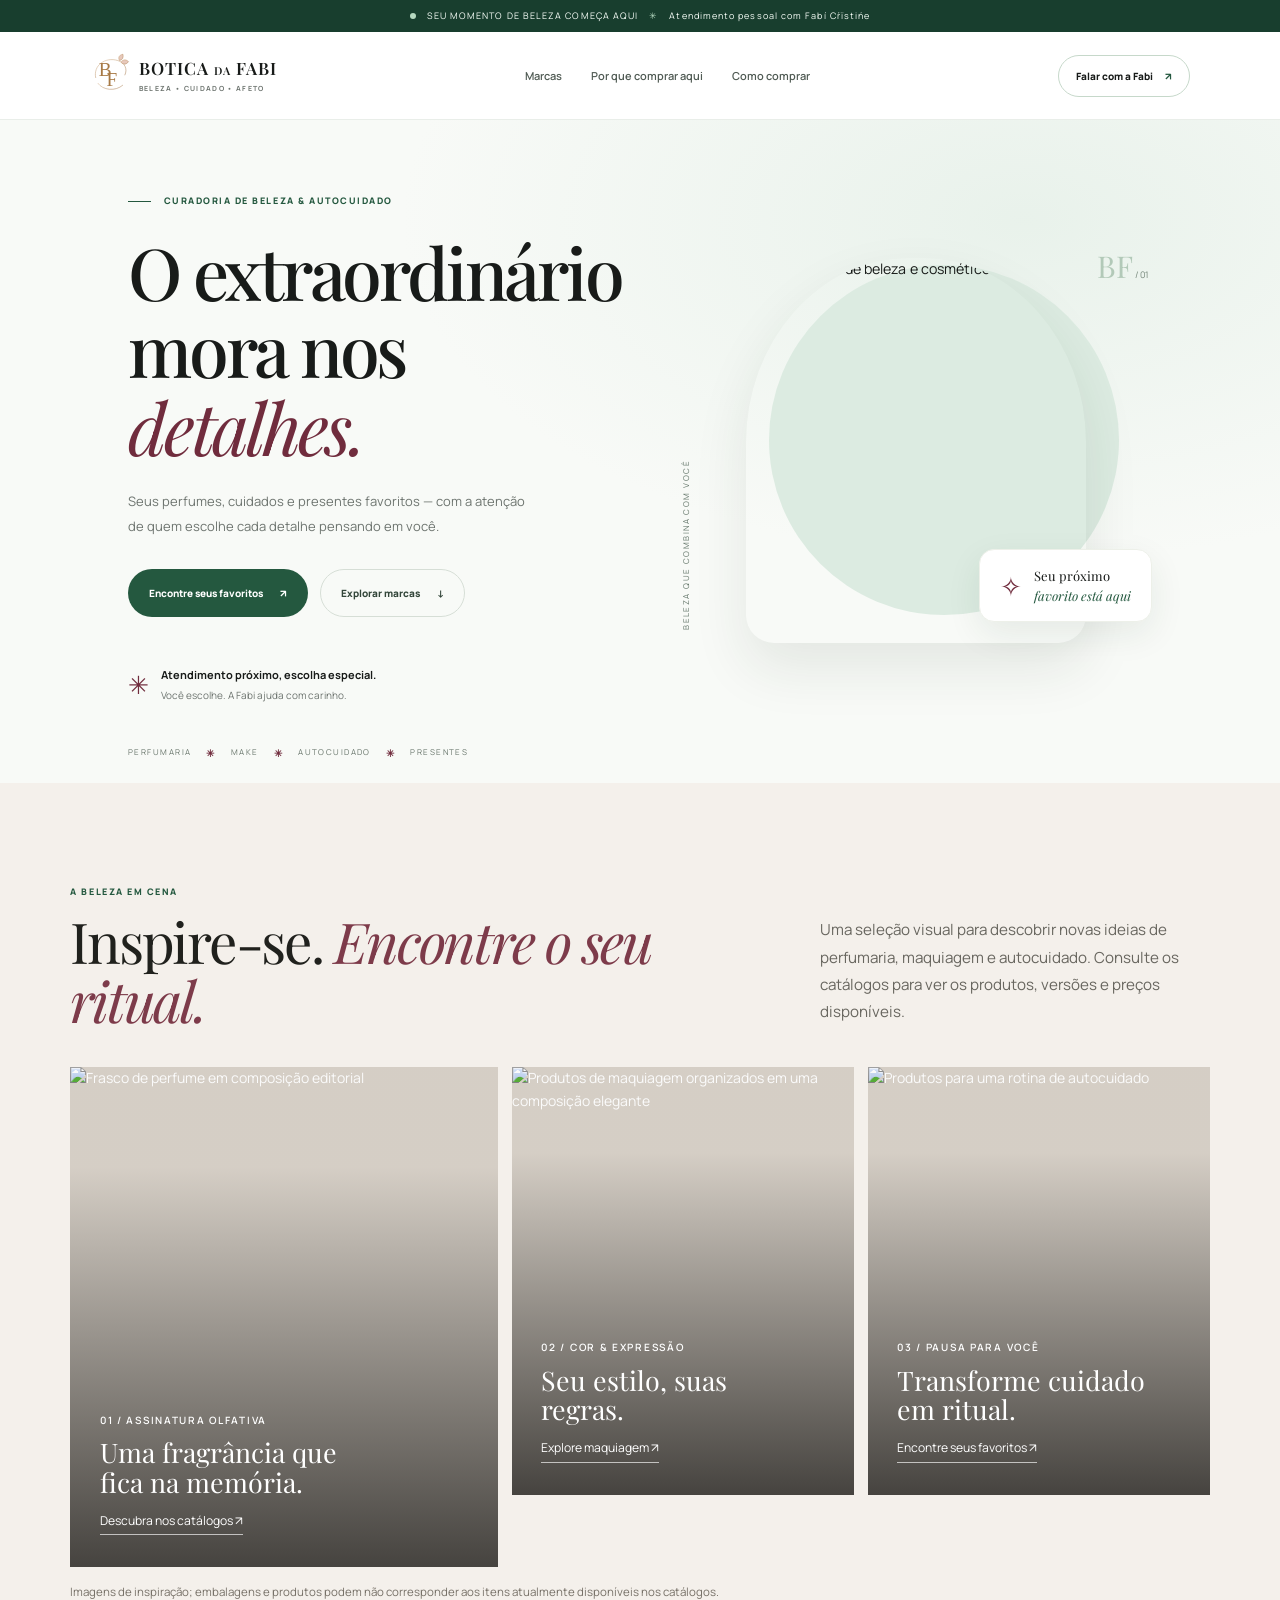
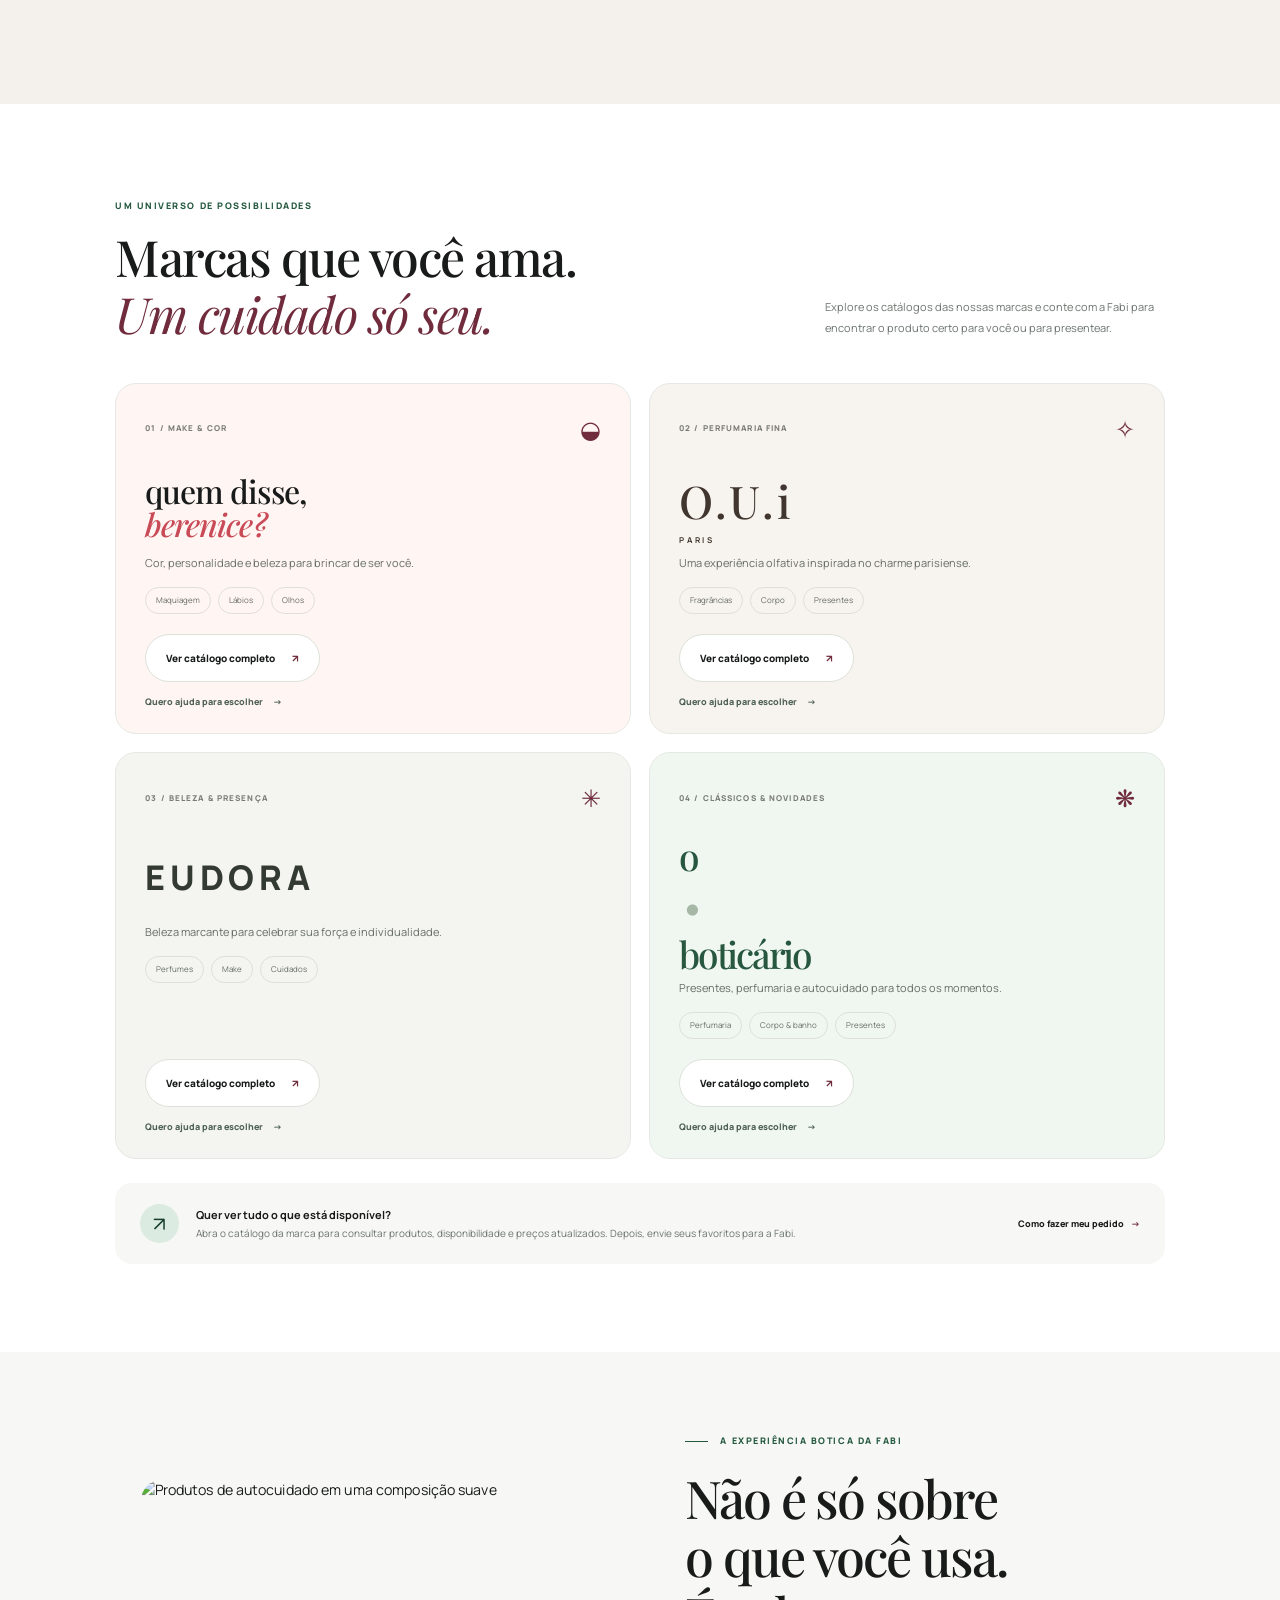
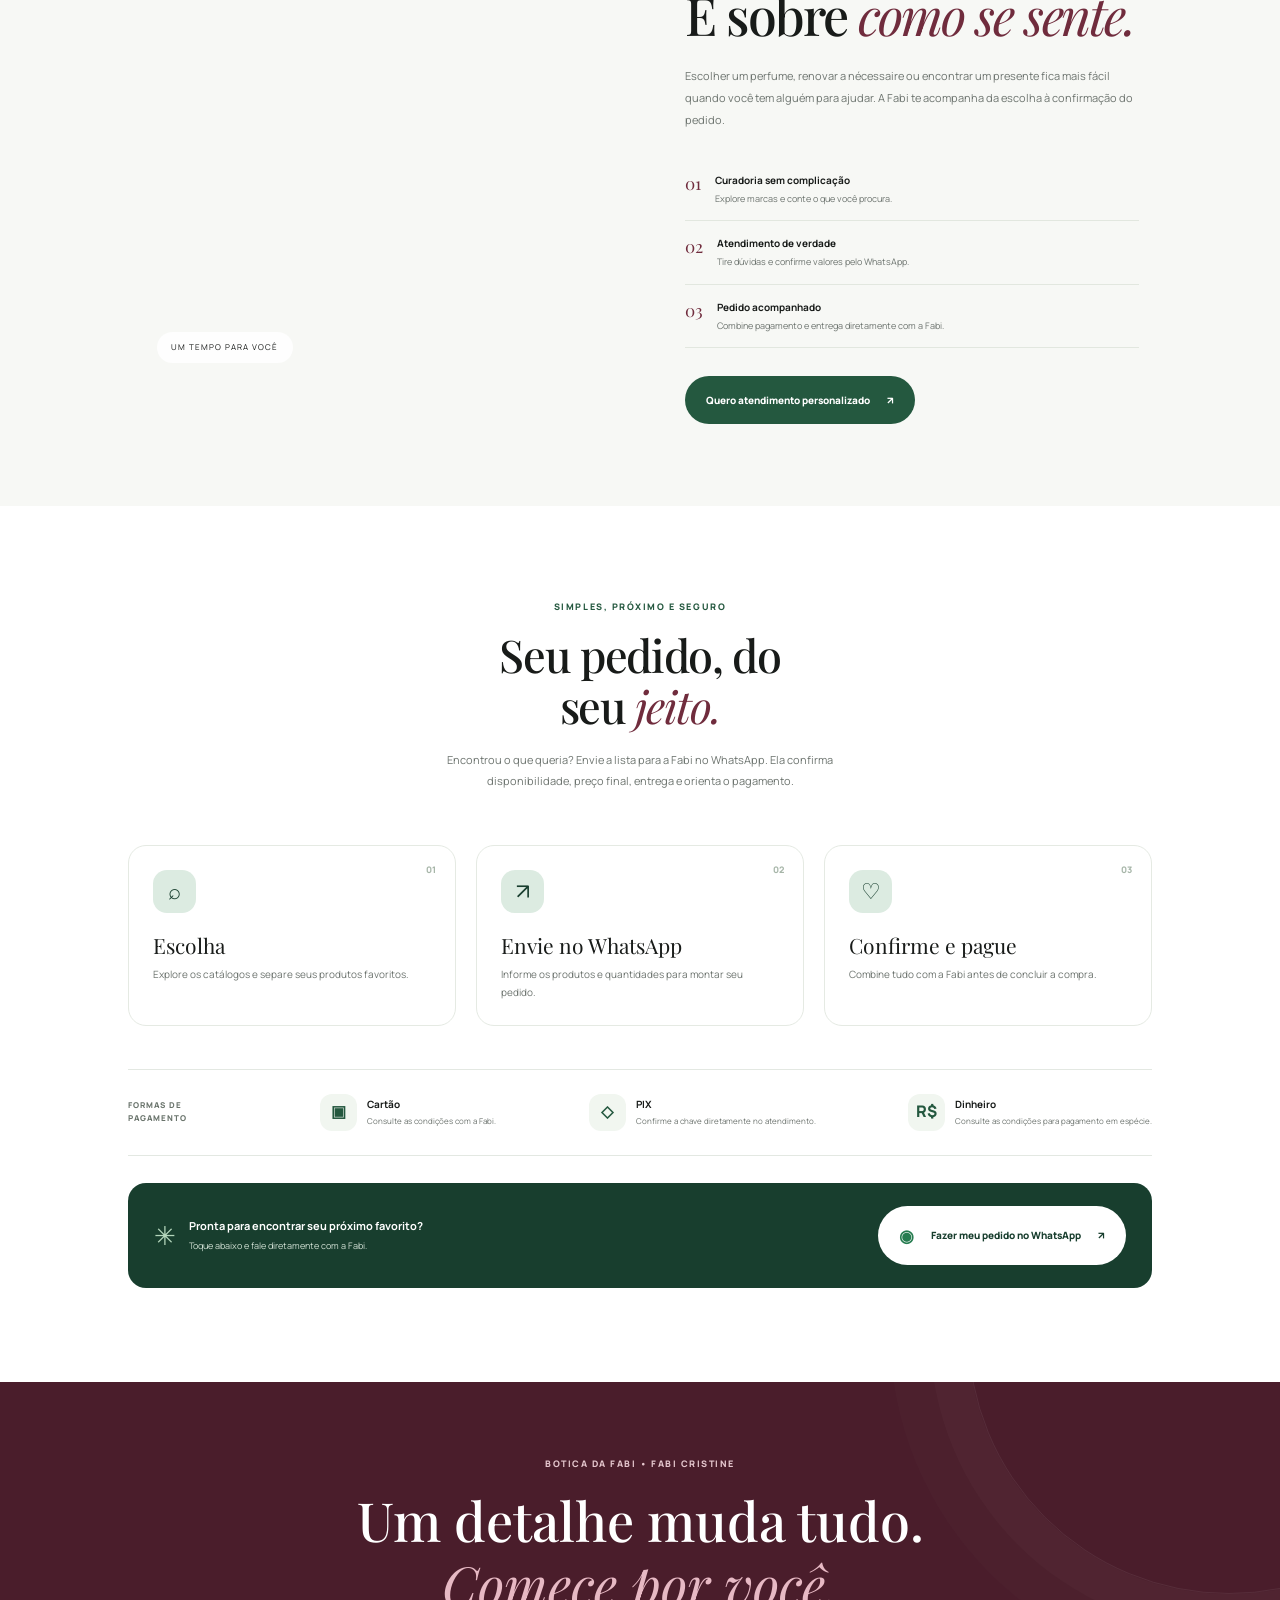
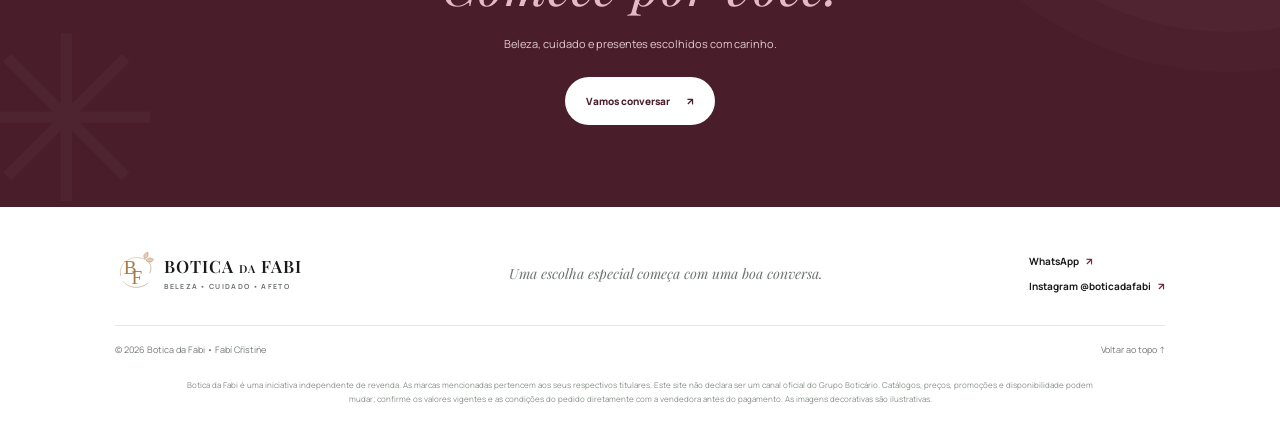
==== commit 19ac5a47: "Corrige grafia do nome da marca pessoal" ====
--- a/index.html
+++ b/index.html
@@ -4,9 +4,9 @@
   <meta charset="utf-8">
   <meta name="viewport" content="width=device-width, initial-scale=1">
   <meta name="theme-color" content="#f8faf7">
-  <meta name="description" content="Encontre seus favoritos de O Boticário, Eudora, Quem Disse, Berenice? e O.U.i com atendimento pessoal da Fabi Cristine. Consulte catálogo, preços e faça seu pedido pelo WhatsApp.">
+  <meta name="description" content="Encontre seus favoritos de O Boticário, Eudora, Quem Disse, Berenice? e O.U.i com atendimento pessoal da Fabí Cŕïstińe. Consulte catálogo, preços e faça seu pedido pelo WhatsApp.">
   <meta property="og:title" content="Botica da Fabi | Beleza escolhida para você">
-  <meta property="og:description" content="Sua seleção de beleza, perfumaria e autocuidado com atendimento da Fabi Cristine.">
+  <meta property="og:description" content="Sua seleção de beleza, perfumaria e autocuidado com atendimento da Fabí Cŕïstińe.">
   <title>Botica da Fabi | Beleza escolhida para você</title>
   <link rel="preconnect" href="https://fonts.googleapis.com">
   <link rel="preconnect" href="https://fonts.gstatic.com" crossorigin>
@@ -16,7 +16,7 @@
 </head>
 <body>
   <div class="scroll-progress" aria-hidden="true"></div>
-  <div class="topline"><span class="topline-dot"></span> SEU MOMENTO DE BELEZA COMEÇA AQUI <span class="topline-star">✳</span> Atendimento pessoal com Fabi Cristine</div>
+  <div class="topline"><span class="topline-dot"></span> SEU MOMENTO DE BELEZA COMEÇA AQUI <span class="topline-star">✳</span> Atendimento pessoal com Fabí Cŕïstińe</div>
   <header class="header">
     <a class="brand" href="#inicio" aria-label="Botica da Fabi — início">
       <img src="logo.svg" alt="" class="brand-logo">
@@ -129,7 +129,7 @@
 
   <footer class="footer">
     <div class="footer-main"><a class="brand" href="#inicio"><img src="logo.svg" alt="" class="brand-logo"><span class="brand-words">BOTICA <i>DA</i> FABI<small>BELEZA • CUIDADO • AFETO</small></span></a><p>Uma escolha especial começa com uma boa conversa.</p><div class="social-links"><a class="whatsapp-link" href="https://wa.me/5521970023845" target="_blank" rel="noopener">WhatsApp <span>↗</span></a><a href="https://www.instagram.com/boticadafabi/" target="_blank" rel="noopener">Instagram @boticadafabi <span>↗</span></a></div></div>
-    <div class="footer-bottom"><span>© <span id="year"></span> Botica da Fabi • Fabi Cristine</span><a href="#inicio">Voltar ao topo ↑</a></div>
+    <div class="footer-bottom"><span>© <span id="year"></span> Botica da Fabi • Fabí Cŕïstińe</span><a href="#inicio">Voltar ao topo ↑</a></div>
     <p class="legal-note">Botica da Fabi é uma iniciativa independente de revenda. As marcas mencionadas pertencem aos seus respectivos titulares. Este site não declara ser um canal oficial do Grupo Boticário. Catálogos, preços, promoções e disponibilidade podem mudar; confirme os valores vigentes e as condições do pedido diretamente com a vendedora antes do pagamento. As imagens decorativas são ilustrativas.</p>
   </footer>
   <div class="toast" role="status" aria-live="polite"></div>
--- a/styles.css
+++ b/styles.css
@@ -78,3 +78,25 @@
 .scroll-progress:after{content:"";display:block;height:100%;width:var(--scroll-progress,0%);background:linear-gradient(90deg,#24583f,#b88a98);transition:width .12s linear}
 .header.is-scrolled{box-shadow:0 9px 28px #183e2e0a;background:rgba(255,255,255,.97)}
 @media(prefers-reduced-motion:reduce){.scroll-progress:after{transition:none}}
+
+
+/* Editorial product inspiration showcase */
+.showcase{padding:clamp(4rem,8vw,8rem) max(5.5%,calc((100vw - 1440px)/2));background:#f4f0eb;color:#20211d}
+.showcase-heading{display:flex;align-items:end;justify-content:space-between;gap:2rem;margin:0 auto 2.4rem;max-width:1440px}
+.showcase-heading h2{margin:.7rem 0 0;font-family:"Playfair Display",serif;font-weight:400;font-size:clamp(2.1rem,4.4vw,4.2rem);line-height:1.05;letter-spacing:-.04em}
+.showcase-heading h2 em{color:#7d3b4a;font-weight:400}
+.showcase-heading>p{max-width:390px;color:#68665f;line-height:1.8;font-size:.95rem;margin:0 0 .2rem}
+.showcase-grid{display:grid;grid-template-columns:1.25fr 1fr 1fr;gap:14px;max-width:1440px;margin:auto}
+.showcase-tile{position:relative;isolation:isolate;display:block;min-height:360px;aspect-ratio:4/5;overflow:hidden;background:#d9d2c9;color:white;text-decoration:none}
+.showcase-tile-large{aspect-ratio:auto;min-height:500px;grid-row:span 1}
+.showcase-tile img{position:absolute;inset:0;width:100%;height:100%;object-fit:cover;transition:transform 1.1s cubic-bezier(.2,.7,.2,1),filter .7s ease}
+.showcase-tile:hover img,.showcase-tile:focus-visible img{transform:scale(1.055)}
+.showcase-shade{position:absolute;inset:0;background:linear-gradient(180deg,rgba(13,12,10,.02) 20%,rgba(13,12,10,.72) 100%);z-index:0}
+.showcase-caption{position:absolute;z-index:1;left:clamp(1.1rem,2.3vw,2rem);right:1.2rem;bottom:clamp(1.2rem,2.5vw,2.2rem);display:flex;flex-direction:column;align-items:flex-start;gap:.65rem}
+.showcase-caption small{font-size:.63rem;letter-spacing:.17em;font-weight:600}
+.showcase-caption strong{font-family:"Playfair Display",serif;font-size:clamp(1.5rem,2.1vw,2.35rem);font-weight:400;line-height:1.1;max-width:16ch}
+.showcase-caption i{font-style:normal;font-size:.76rem;border-bottom:1px solid rgba(255,255,255,.65);padding-bottom:4px;margin-top:.2rem}
+.showcase-note{max-width:1440px;margin:1rem auto 0;color:#777168;font-size:.72rem;line-height:1.6}
+@media(max-width:900px){.showcase-heading{align-items:flex-start;flex-direction:column;gap:1rem}.showcase-heading>p{max-width:600px}.showcase-grid{grid-template-columns:1fr 1fr}.showcase-tile-large{grid-column:1/-1;min-height:420px;aspect-ratio:16/9}.showcase-tile{min-height:300px}}
+@media(max-width:560px){.showcase{padding:4rem 5%}.showcase-grid{gap:9px}.showcase-tile-large{min-height:360px}.showcase-tile{min-height:245px}.showcase-caption{left:.85rem;right:.7rem;bottom:1rem;gap:.45rem}.showcase-caption small{font-size:.52rem;letter-spacing:.1em}.showcase-caption strong{font-size:1.35rem}.showcase-caption i{font-size:.68rem}}
+@media(prefers-reduced-motion:reduce){.showcase-tile img{transition:none}}
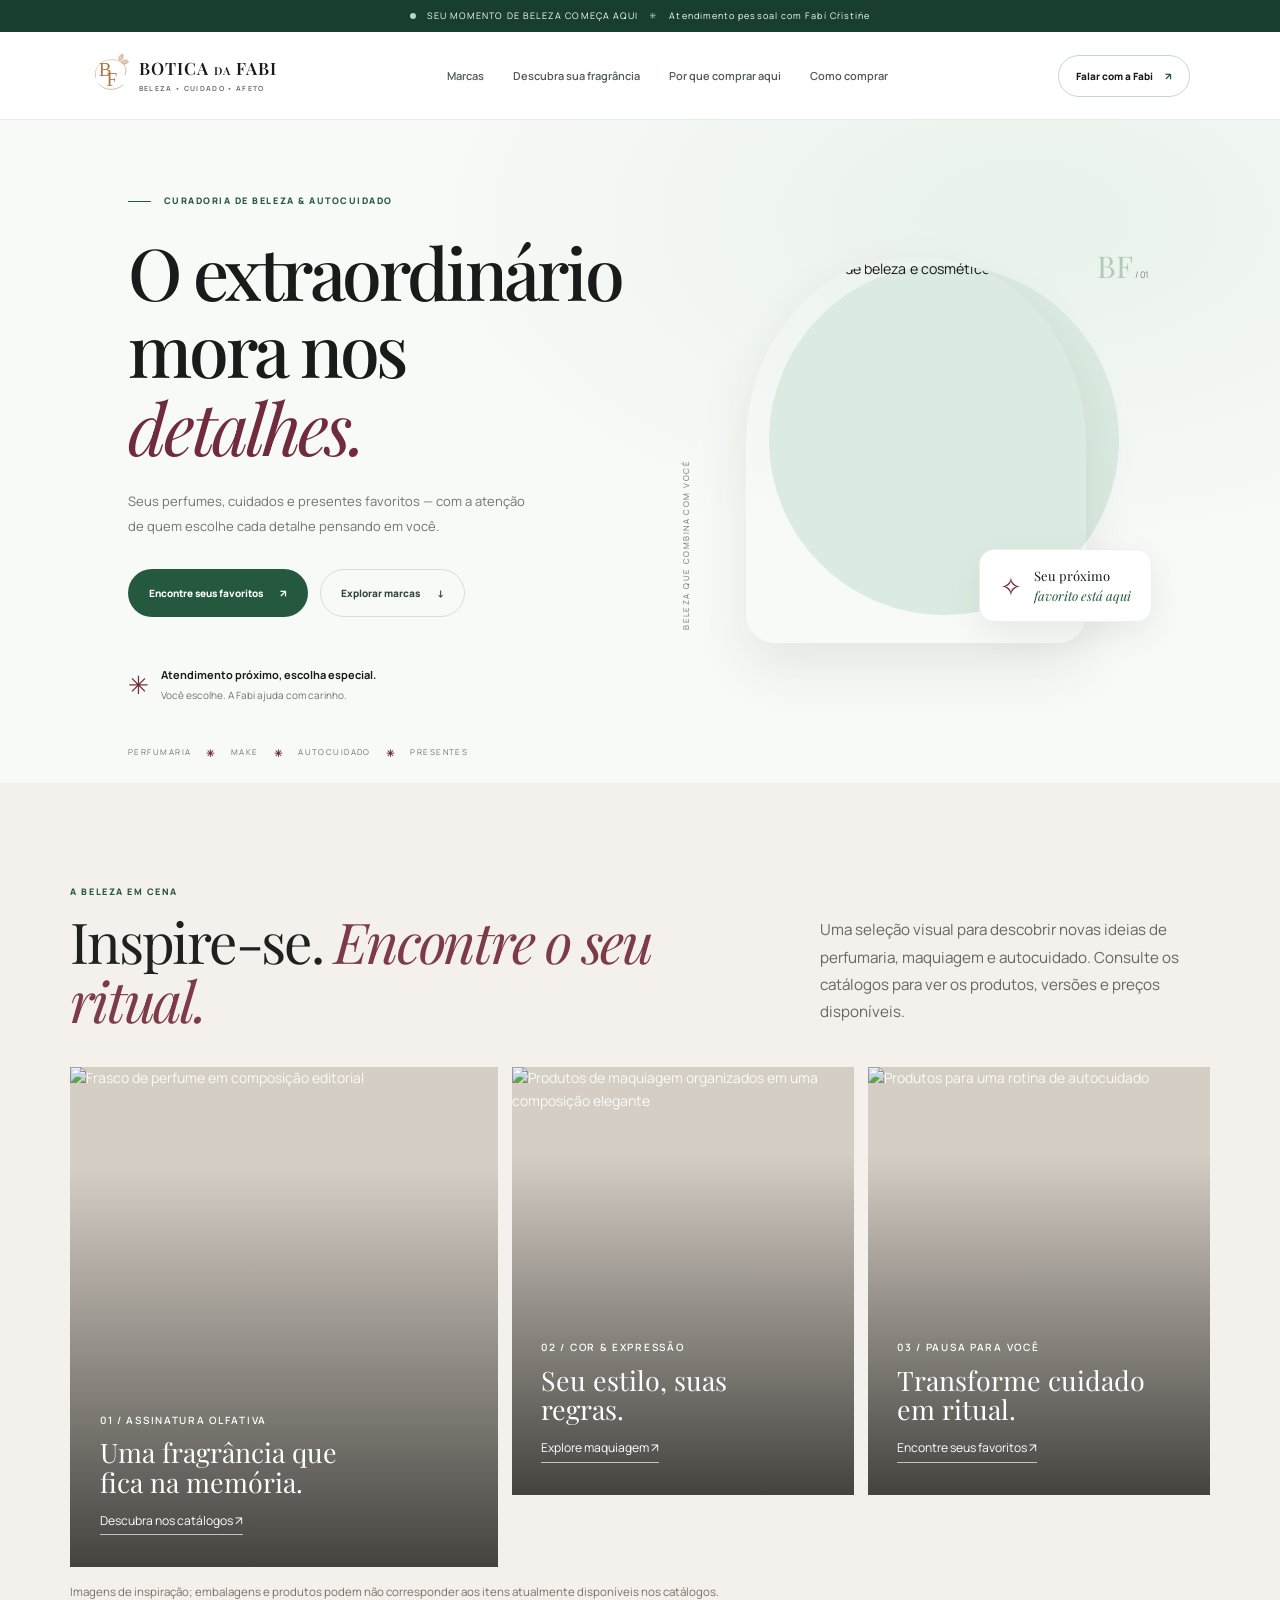
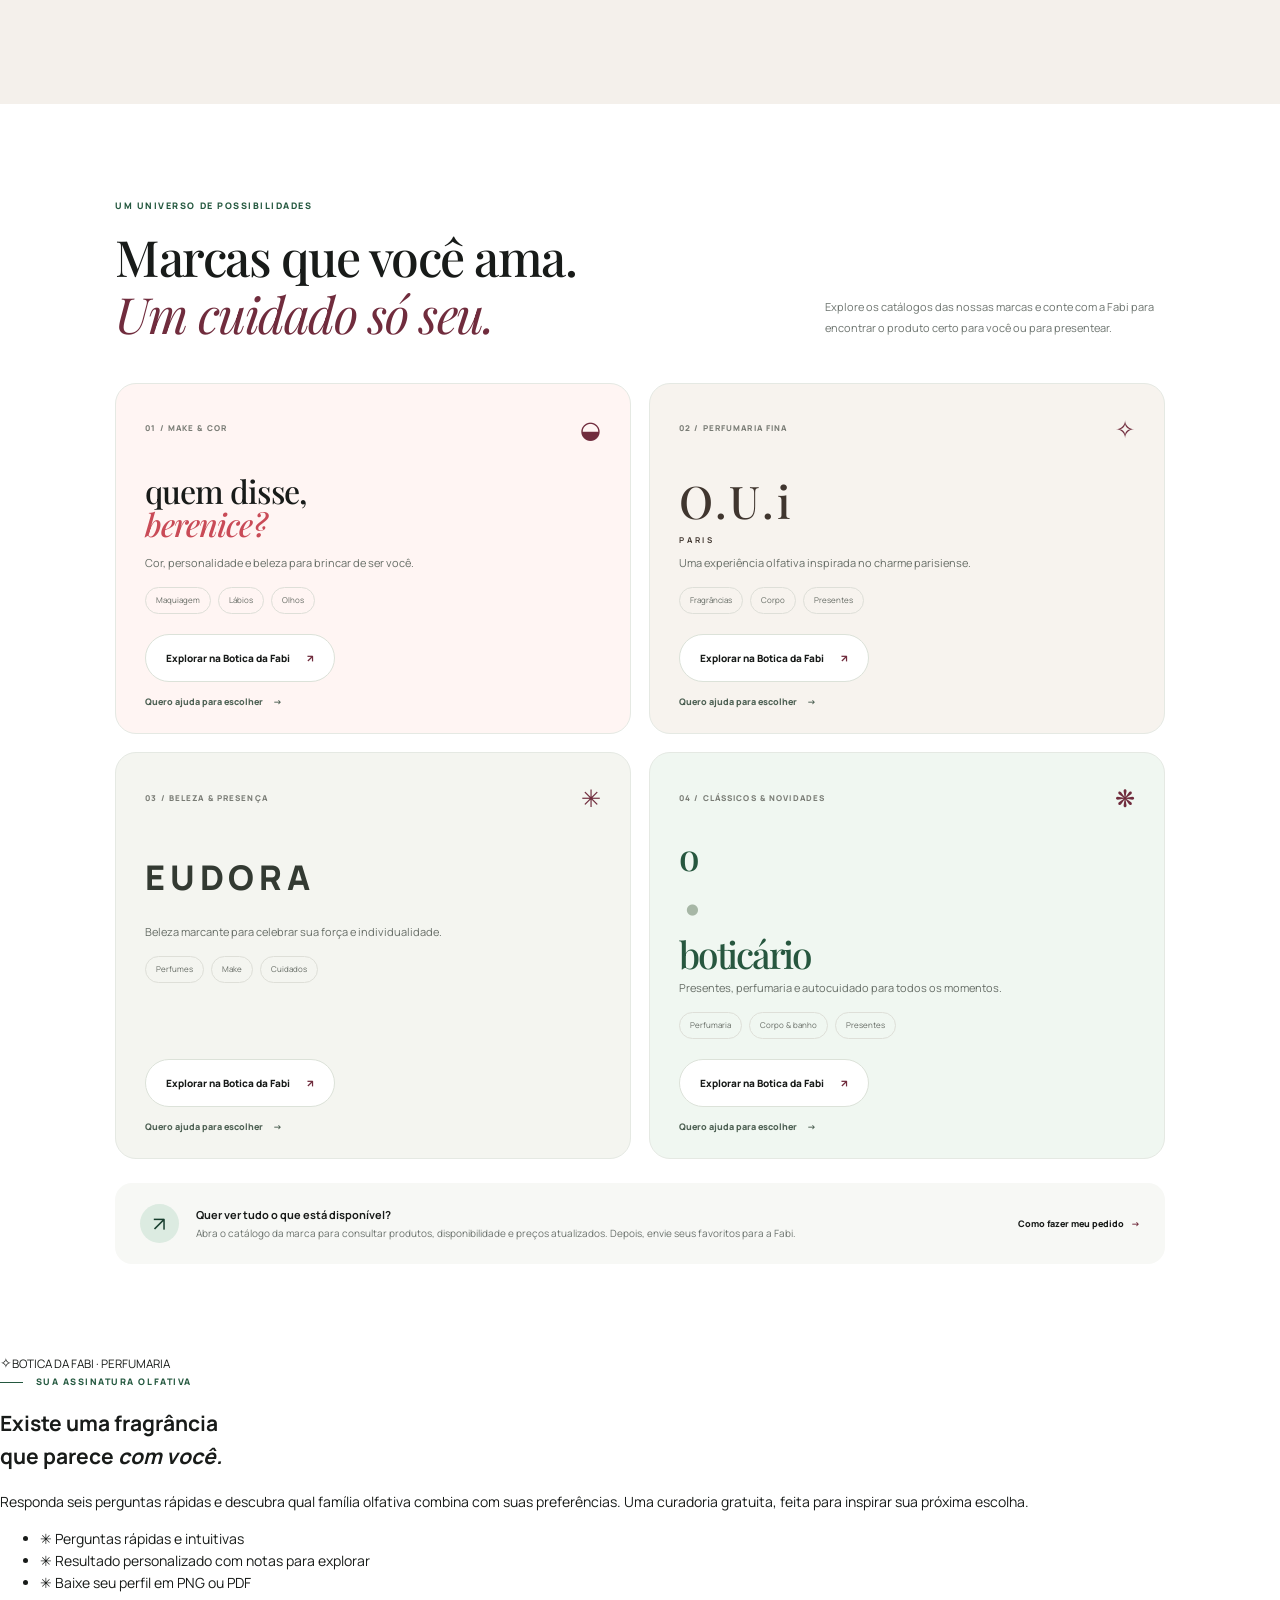
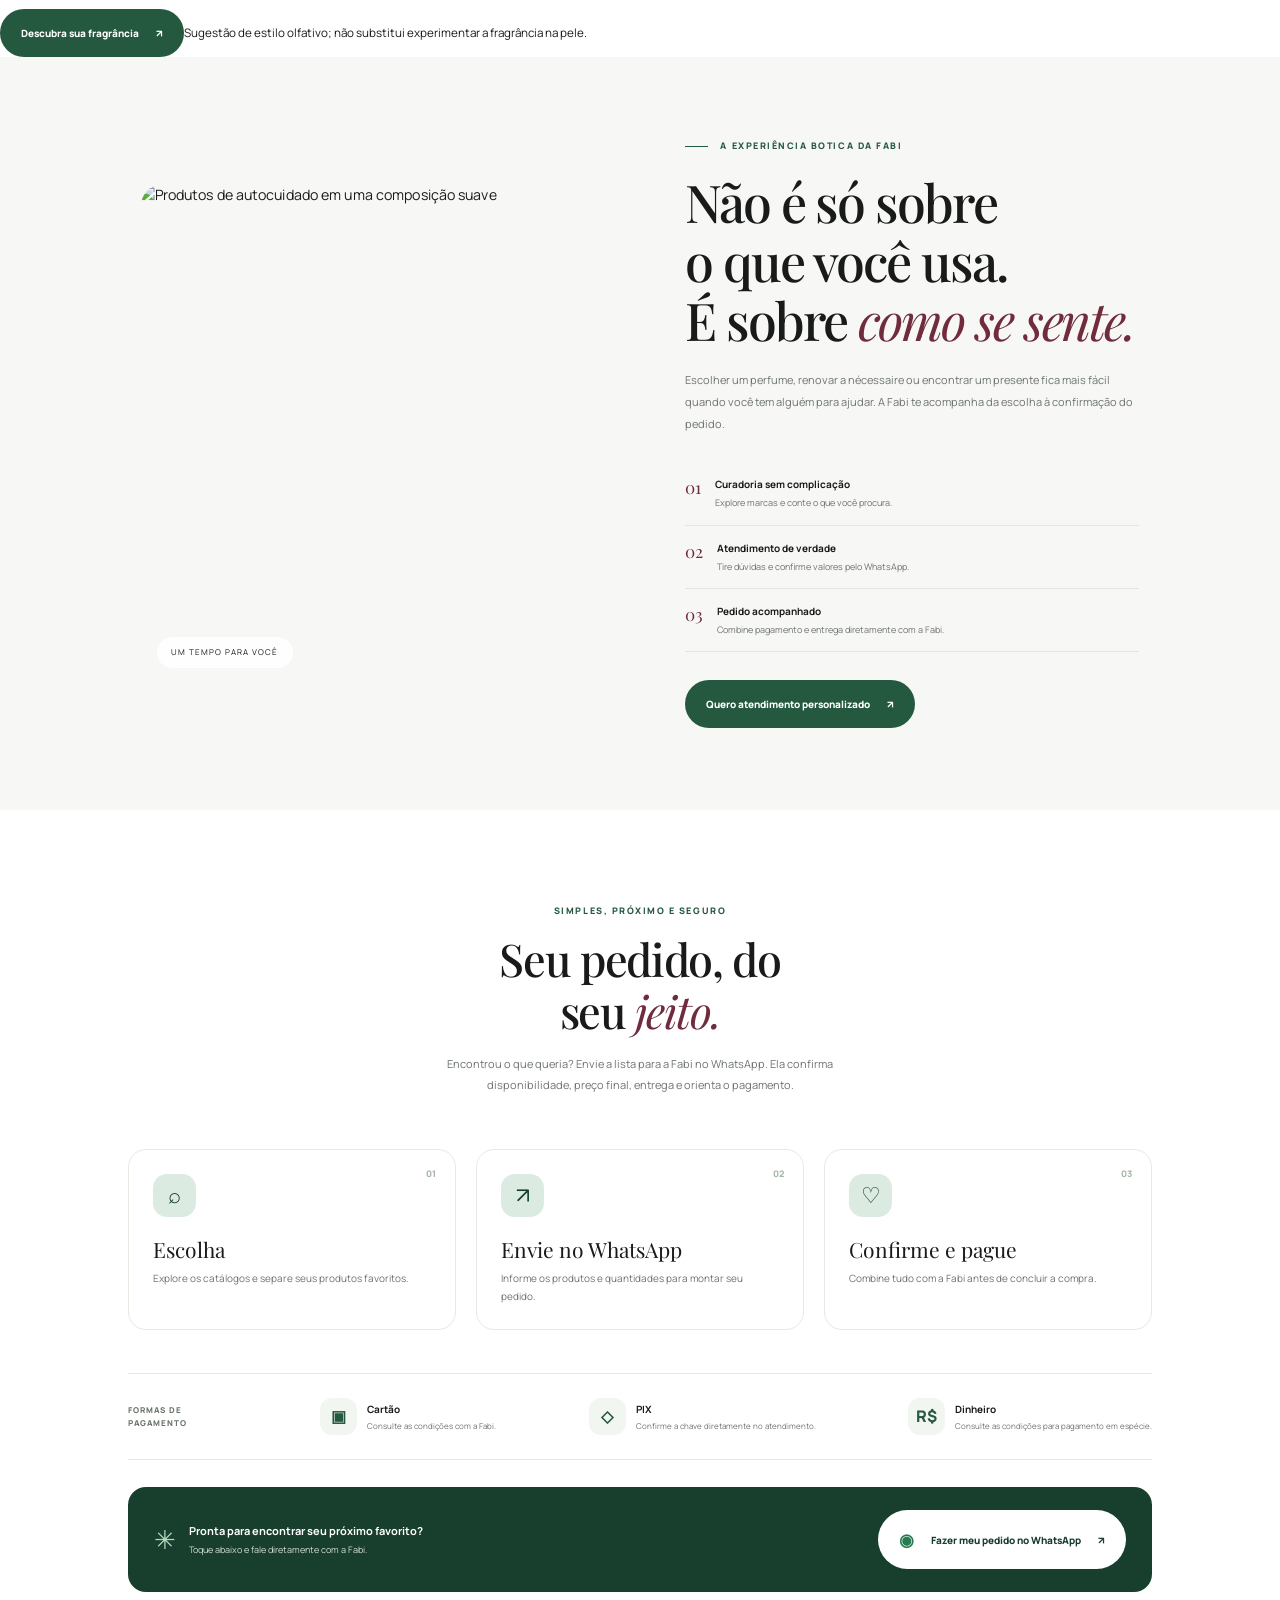
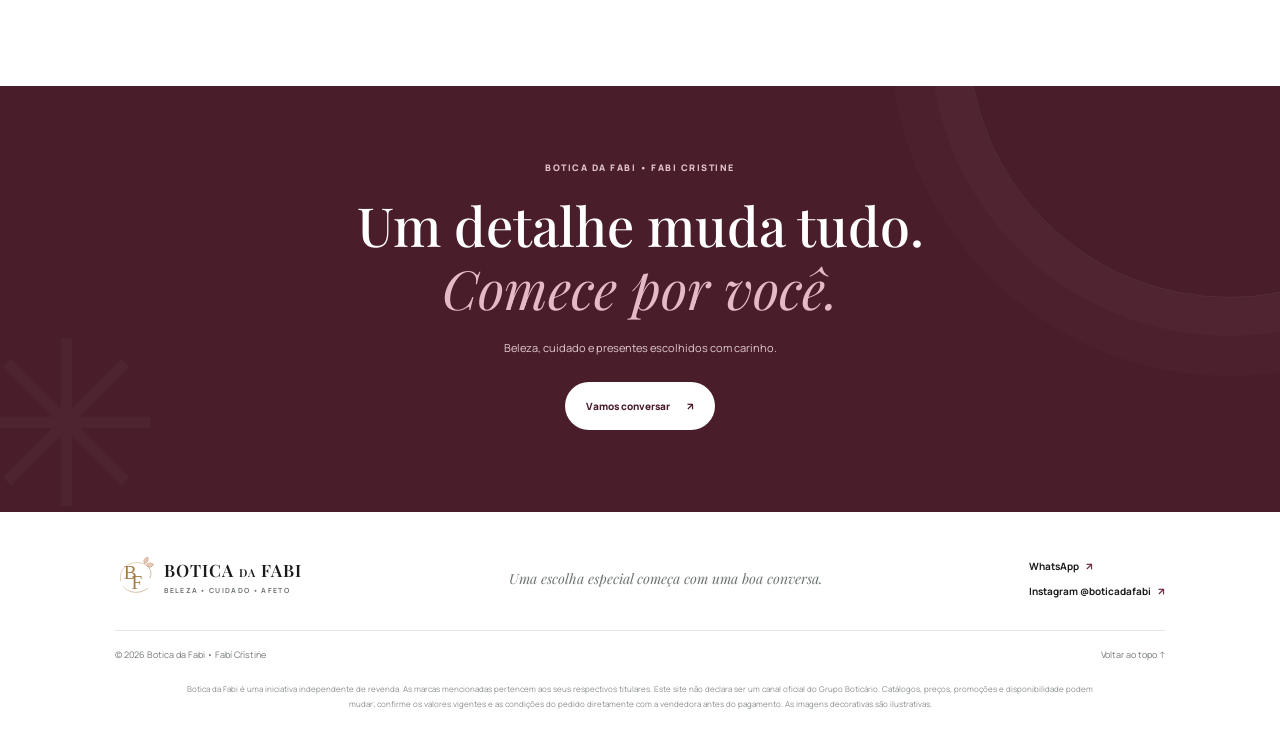
==== commit 6344acbc: "Integra páginas de catálogo e curadoria olfativa na página inicial" ====
--- a/index.html
+++ b/index.html
@@ -24,7 +24,7 @@
     </a>
     <button class="menu-toggle" aria-label="Abrir menu" aria-expanded="false">☰</button>
     <nav class="nav" aria-label="Menu principal">
-      <a href="#marcas">Marcas</a><a href="#experiencia">Por que comprar aqui</a><a href="#como-comprar">Como comprar</a>
+      <a href="#marcas">Marcas</a><a href="fragrancias.html">Descubra sua fragrância</a><a href="#experiencia">Por que comprar aqui</a><a href="#como-comprar">Como comprar</a>
     </nav>
     <a class="header-cta whatsapp-link" href="https://wa.me/5521970023845?text=Oi%2C%20Fabi!%20Quero%20conhecer%20os%20cat%C3%A1logos." target="_blank" rel="noopener">Falar com a Fabi <span>↗</span></a>
   </header>
@@ -81,7 +81,7 @@
           <div class="brand-wordmark qdb-wordmark">quem disse,<br><em>berenice?</em></div>
           <p>Cor, personalidade e beleza para brincar de ser você.</p>
           <div class="brand-tags"><span>Maquiagem</span><span>Lábios</span><span>Olhos</span></div>
-          <a class="button brand-button" href="https://minhaloja.quemdisseberenice.com.br/redirect/27391125/?origin=boticario&utm_source=portal_bot&utm_medium=catalogos-dos-ciclos" target="_blank" rel="noopener">Ver catálogo completo <span>↗</span></a>
+          <a class="button brand-button" href="quem-disse-berenice.html">Explorar na Botica da Fabi <span>↗</span></a>
           <button class="brand-order order-button" data-brand="Quem disse, Berenice?">Quero ajuda para escolher <span>→</span></button>
         </article>
         <article class="brand-card brand-oui">
@@ -89,7 +89,7 @@
           <div class="brand-wordmark oui-wordmark">O.U.i <small>PARIS</small></div>
           <p>Uma experiência olfativa inspirada no charme parisiense.</p>
           <div class="brand-tags"><span>Fragrâncias</span><span>Corpo</span><span>Presentes</span></div>
-          <a class="button brand-button" href="https://minhaloja.ouiparis.com/redirect/27391125/?origin=boticario&utm_source=portal_bot&utm_medium=catalogos-dos-ciclos" target="_blank" rel="noopener">Ver catálogo completo <span>↗</span></a>
+          <a class="button brand-button" href="oui-paris.html">Explorar na Botica da Fabi <span>↗</span></a>
           <button class="brand-order order-button" data-brand="O.U.I Paris">Quero ajuda para escolher <span>→</span></button>
         </article>
         <article class="brand-card brand-eudora">
@@ -97,7 +97,7 @@
           <div class="brand-wordmark eudora-wordmark">EUDORA</div>
           <p>Beleza marcante para celebrar sua força e individualidade.</p>
           <div class="brand-tags"><span>Perfumes</span><span>Make</span><span>Cuidados</span></div>
-          <a class="button brand-button" href="https://minhaloja.eudora.com.br/redirect/27391125/?origin=boticario&utm_source=portal_bot&utm_medium=catalogos-dos-ciclos" target="_blank" rel="noopener">Ver catálogo completo <span>↗</span></a>
+          <a class="button brand-button" href="eudora.html">Explorar na Botica da Fabi <span>↗</span></a>
           <button class="brand-order order-button" data-brand="Eudora">Quero ajuda para escolher <span>→</span></button>
         </article>
         <article class="brand-card brand-boticario">
@@ -105,14 +105,14 @@
           <div class="brand-wordmark boticario-wordmark">o<span>•</span>boticário</div>
           <p>Presentes, perfumaria e autocuidado para todos os momentos.</p>
           <div class="brand-tags"><span>Perfumaria</span><span>Corpo & banho</span><span>Presentes</span></div>
-          <a class="button brand-button" href="https://minhaloja.boticario.com.br/redirect/27391125/?origin=boticario&utm_source=portal_bot&utm_medium=catalogos-dos-ciclos" target="_blank" rel="noopener">Ver catálogo completo <span>↗</span></a>
+          <a class="button brand-button" href="o-boticario.html">Explorar na Botica da Fabi <span>↗</span></a>
           <button class="brand-order order-button" data-brand="O Boticário">Quero ajuda para escolher <span>→</span></button>
         </article>
       </div>
       <div class="catalog-callout"><span class="callout-icon">↗</span><p><strong>Quer ver tudo o que está disponível?</strong><br>Abra o catálogo da marca para consultar produtos, disponibilidade e preços atualizados. Depois, envie seus favoritos para a Fabi.</p><a href="#como-comprar">Como fazer meu pedido <span>→</span></a></div>
     </section>
 
-    <section class="editorial" id="experiencia">
+    <section class="fragrance-feature" id="fragrancias"><div class="fragrance-feature-art"><span class="fragrance-orbit"></span><span class="fragrance-bottle">✧</span><small>BOTICA DA FABI · PERFUMARIA</small></div><div class="fragrance-feature-copy"><div class="eyebrow"><span class="eyebrow-line"></span> SUA ASSINATURA OLFATIVA</div><h2>Existe uma fragrância<br>que parece <em>com você.</em></h2><p>Responda seis perguntas rápidas e descubra qual família olfativa combina com suas preferências. Uma curadoria gratuita, feita para inspirar sua próxima escolha.</p><ul><li>✳ Perguntas rápidas e intuitivas</li><li>✳ Resultado personalizado com notas para explorar</li><li>✳ Baixe seu perfil em PNG ou PDF</li></ul><a class="button button-primary" href="fragrancias.html">Descubra sua fragrância <span>↗</span></a><small class="fragrance-feature-note">Sugestão de estilo olfativo; não substitui experimentar a fragrância na pele.</small></div></section><section class="editorial" id="experiencia">
       <div class="editorial-image"><img src="https://images.unsplash.com/photo-1608248543803-ba4f8c70ae0b?auto=format&fit=crop&w=1000&q=85" alt="Produtos de autocuidado em uma composição suave" loading="lazy"><span class="editorial-image-caption">UM TEMPO PARA VOCÊ</span></div>
       <div class="editorial-copy"><div class="eyebrow"><span class="eyebrow-line"></span> A EXPERIÊNCIA BOTICA DA FABI</div><h2>Não é só sobre<br>o que você usa.<br>É sobre <em>como se sente.</em></h2><p>Escolher um perfume, renovar a nécessaire ou encontrar um presente fica mais fácil quando você tem alguém para ajudar. A Fabi te acompanha da escolha à confirmação do pedido.</p><div class="experience-list"><div><span>01</span><p><strong>Curadoria sem complicação</strong><small>Explore marcas e conte o que você procura.</small></p></div><div><span>02</span><p><strong>Atendimento de verdade</strong><small>Tire dúvidas e confirme valores pelo WhatsApp.</small></p></div><div><span>03</span><p><strong>Pedido acompanhado</strong><small>Combine pagamento e entrega diretamente com a Fabi.</small></p></div></div><a class="button button-primary whatsapp-link" href="https://wa.me/5521970023845?text=Oi%2C%20Fabi!%20Quero%20uma%20ajuda%20personalizada%20para%20escolher%20produtos." target="_blank" rel="noopener">Quero atendimento personalizado <span>↗</span></a></div>
     </section>
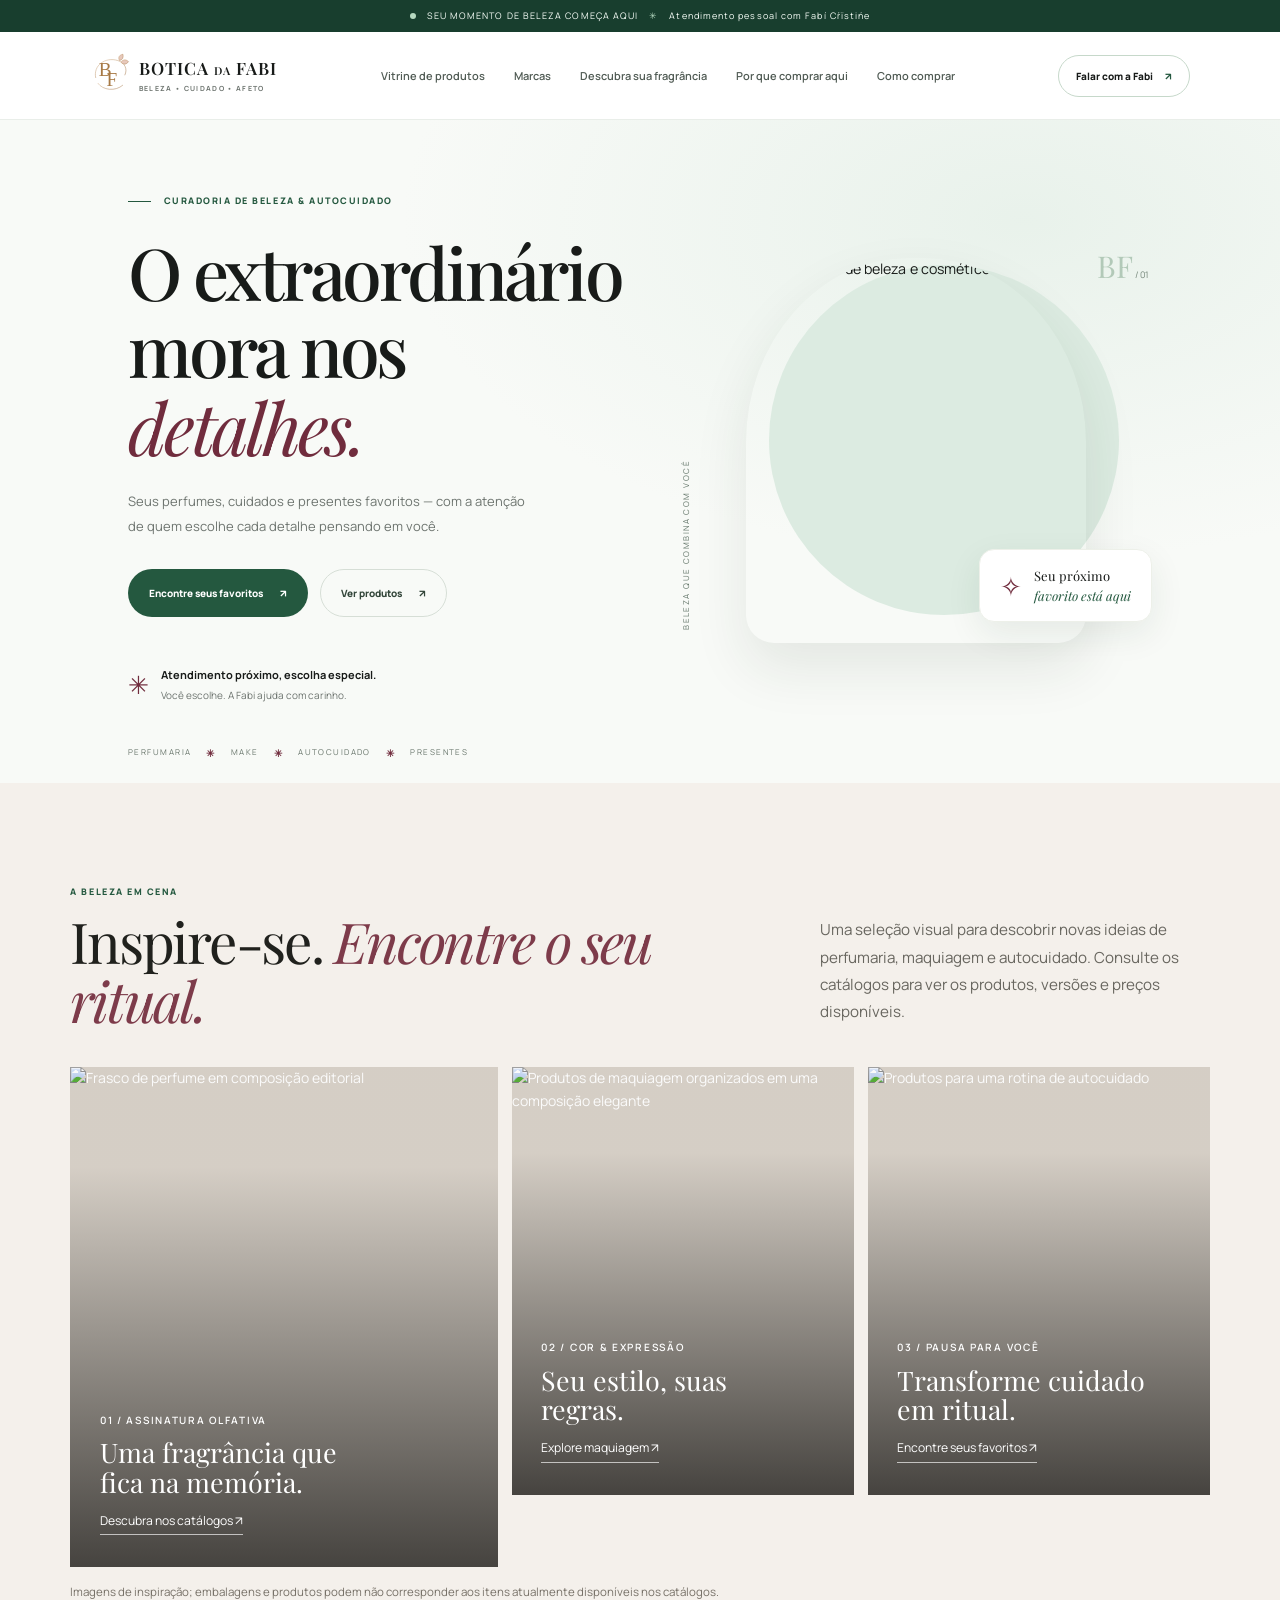
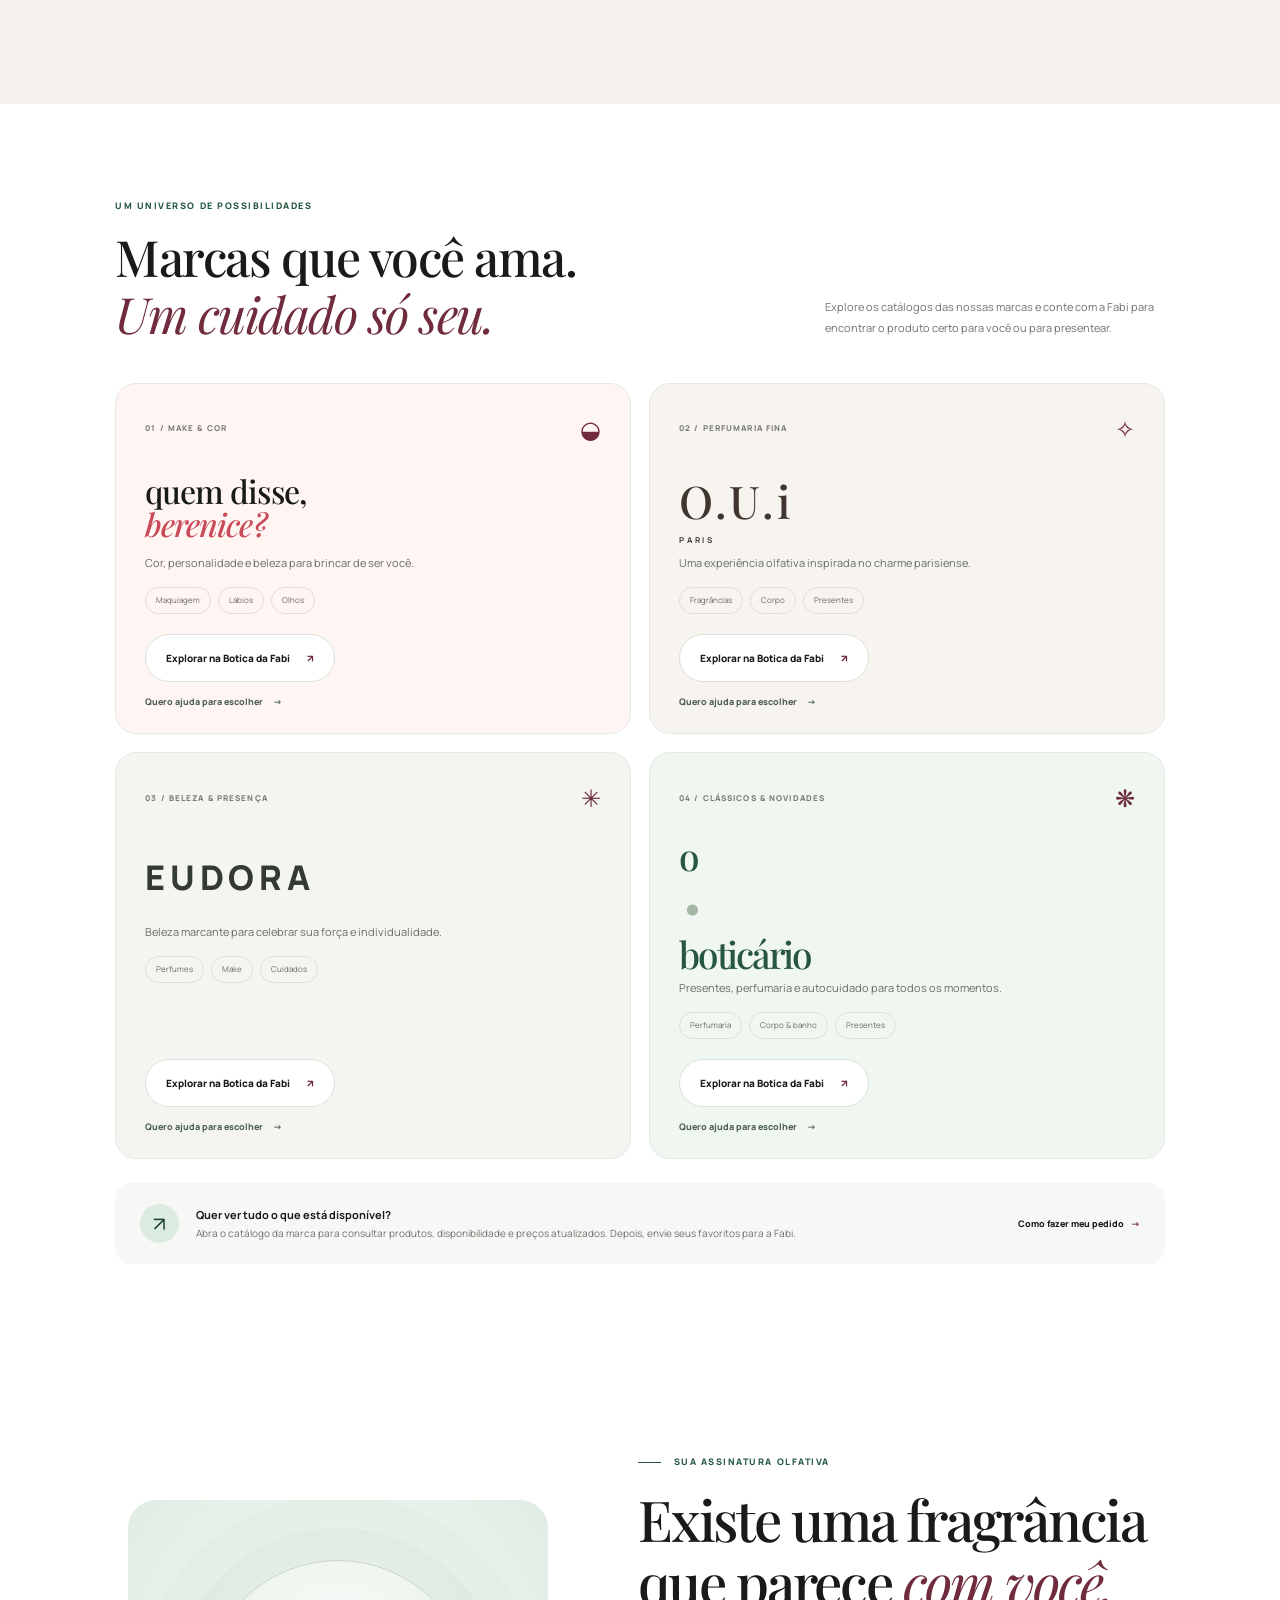
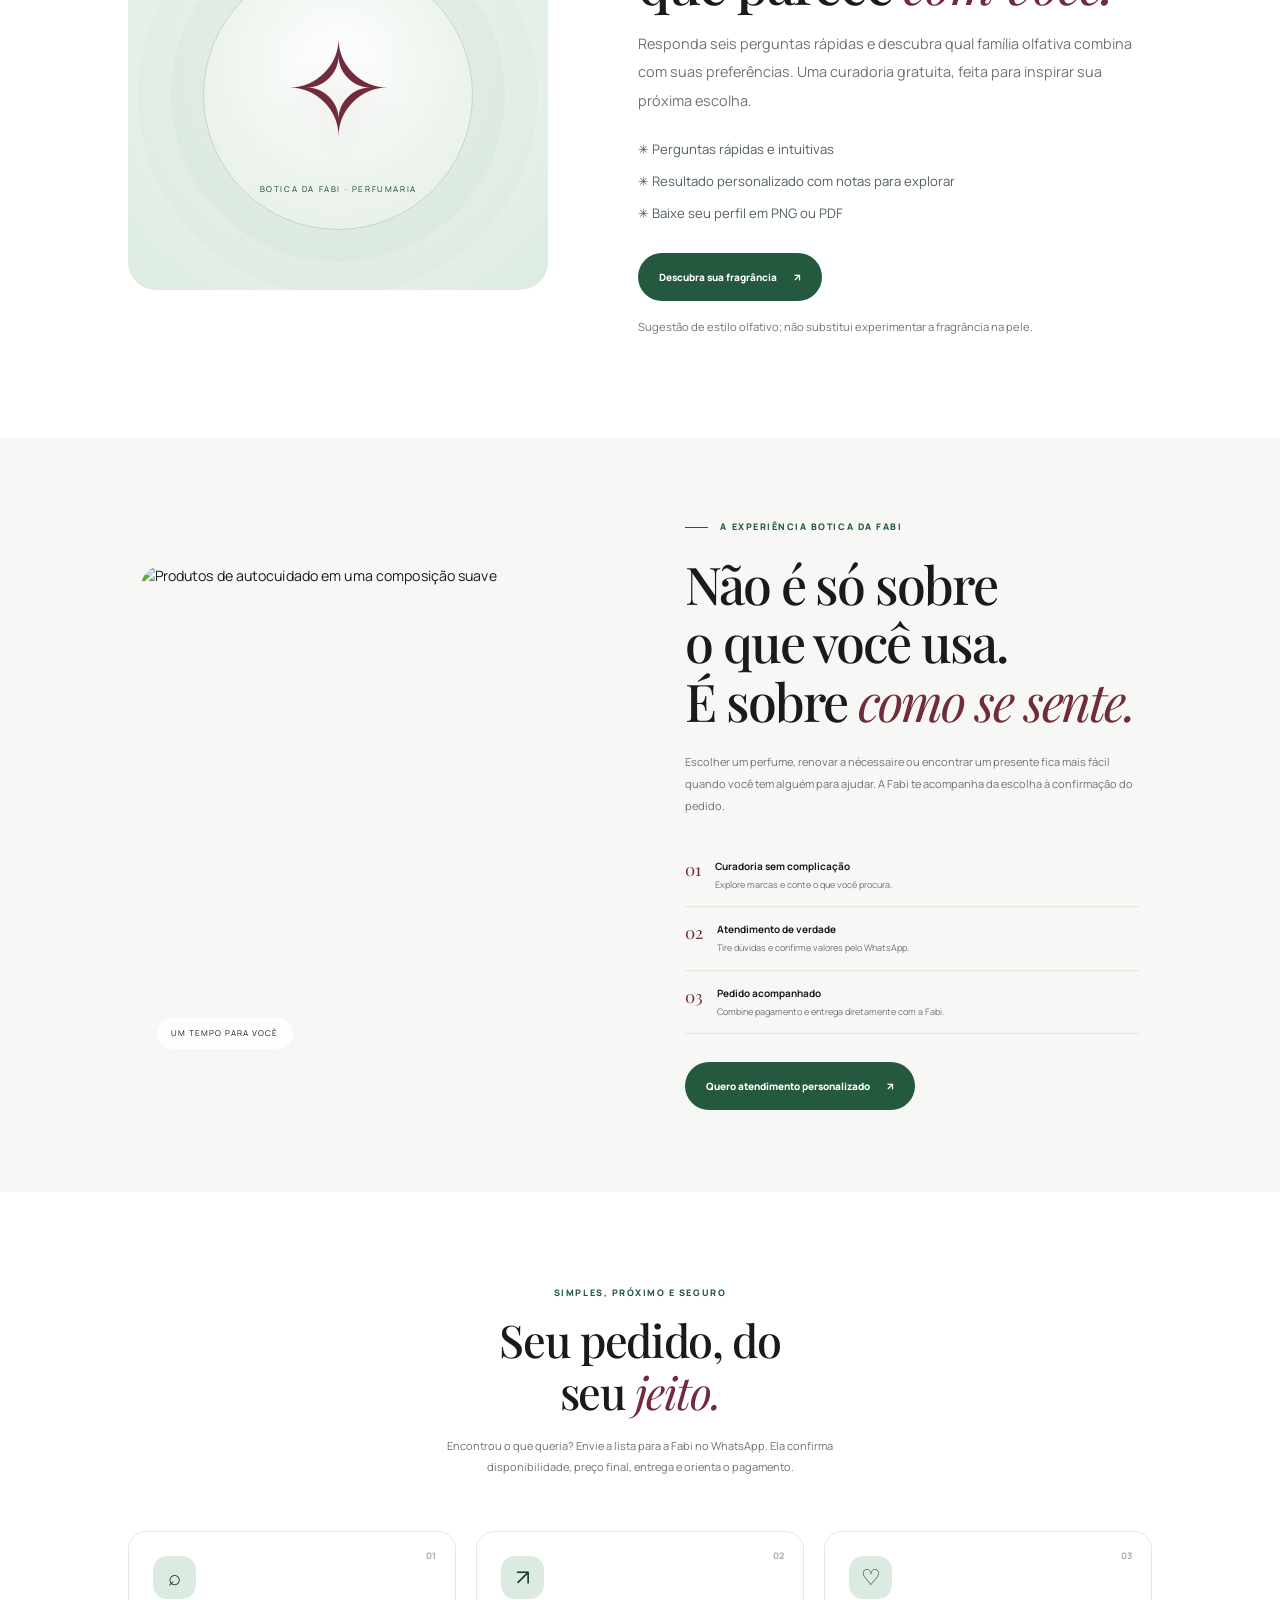
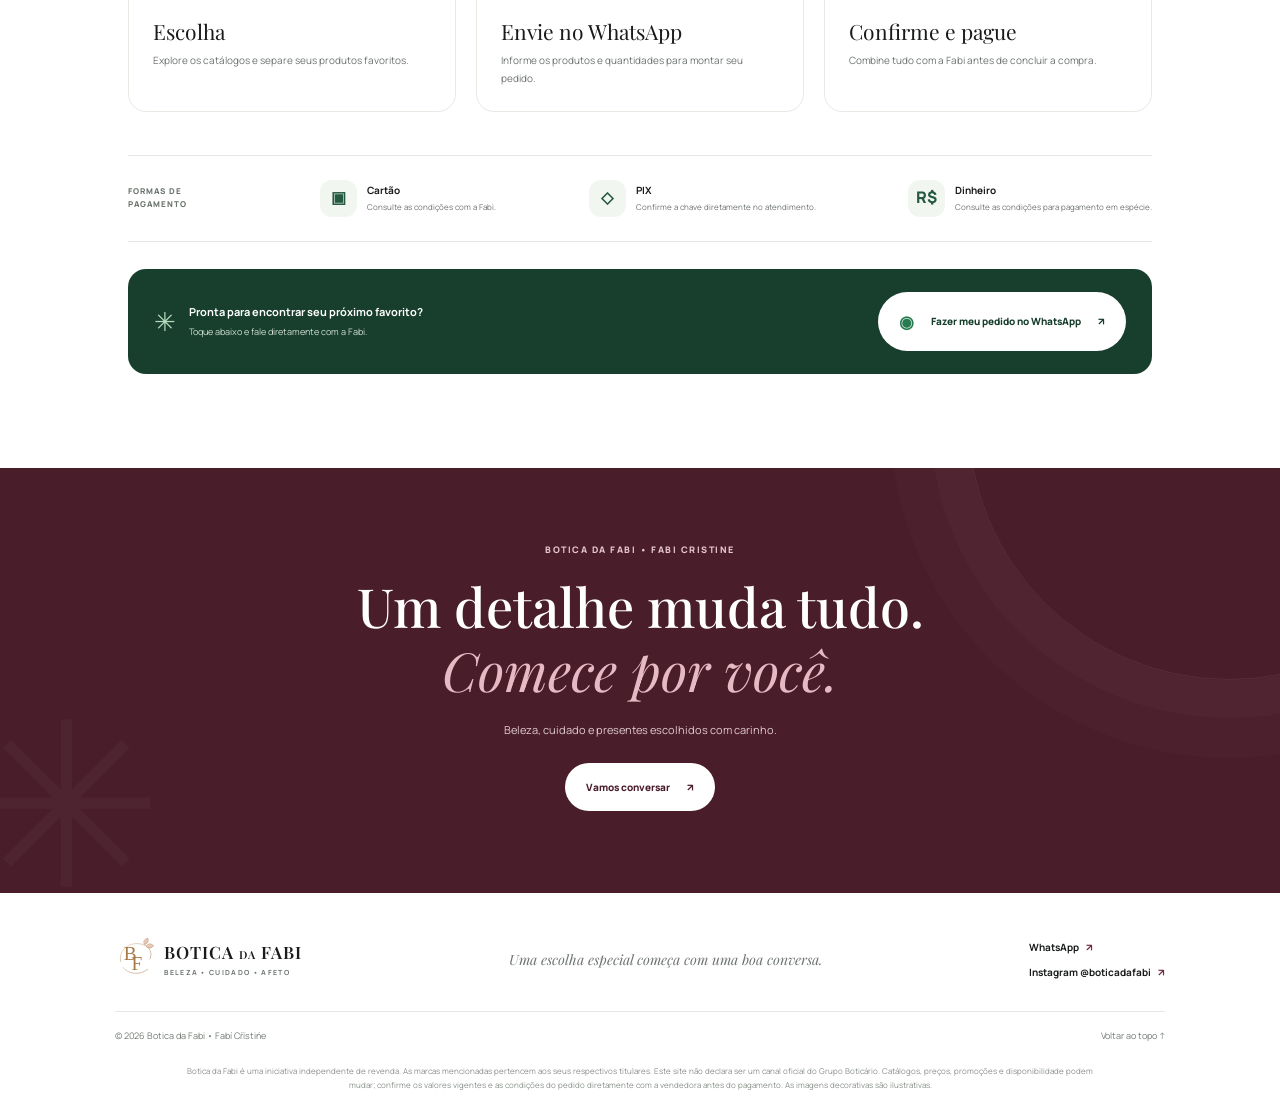
==== commit 83a0c40f: "Adiciona acesso à vitrine interativa na página inicial" ====
--- a/index.html
+++ b/index.html
@@ -24,7 +24,7 @@
     </a>
     <button class="menu-toggle" aria-label="Abrir menu" aria-expanded="false">☰</button>
     <nav class="nav" aria-label="Menu principal">
-      <a href="#marcas">Marcas</a><a href="fragrancias.html">Descubra sua fragrância</a><a href="#experiencia">Por que comprar aqui</a><a href="#como-comprar">Como comprar</a>
+      <a href="catalogo.html">Vitrine de produtos</a><a href="#marcas">Marcas</a><a href="fragrancias.html">Descubra sua fragrância</a><a href="#experiencia">Por que comprar aqui</a><a href="#como-comprar">Como comprar</a>
     </nav>
     <a class="header-cta whatsapp-link" href="https://wa.me/5521970023845?text=Oi%2C%20Fabi!%20Quero%20conhecer%20os%20cat%C3%A1logos." target="_blank" rel="noopener">Falar com a Fabi <span>↗</span></a>
   </header>
@@ -37,7 +37,7 @@
         <p class="hero-lead">Seus perfumes, cuidados e presentes favoritos — com a atenção de quem escolhe cada detalhe pensando em você.</p>
         <div class="hero-actions">
           <a class="button button-primary whatsapp-link" href="https://wa.me/5521970023845?text=Oi%2C%20Fabi!%20Quero%20ajuda%20para%20escolher%20meus%20produtos." target="_blank" rel="noopener">Encontre seus favoritos <span>↗</span></a>
-          <a class="button button-quiet" href="#marcas">Explorar marcas <span>↓</span></a>
+          <a class="button button-quiet" href="catalogo.html">Ver produtos <span>↗</span></a>
         </div>
         <div class="hero-proof"><span class="proof-icon">✳</span><div><strong>Atendimento próximo, escolha especial.</strong><small>Você escolhe. A Fabi ajuda com carinho.</small></div></div>
       </div>
--- a/styles.css
+++ b/styles.css
@@ -100,3 +100,5 @@
 @media(max-width:900px){.showcase-heading{align-items:flex-start;flex-direction:column;gap:1rem}.showcase-heading>p{max-width:600px}.showcase-grid{grid-template-columns:1fr 1fr}.showcase-tile-large{grid-column:1/-1;min-height:420px;aspect-ratio:16/9}.showcase-tile{min-height:300px}}
 @media(max-width:560px){.showcase{padding:4rem 5%}.showcase-grid{gap:9px}.showcase-tile-large{min-height:360px}.showcase-tile{min-height:245px}.showcase-caption{left:.85rem;right:.7rem;bottom:1rem;gap:.45rem}.showcase-caption small{font-size:.52rem;letter-spacing:.1em}.showcase-caption strong{font-size:1.35rem}.showcase-caption i{font-size:.68rem}}
 @media(prefers-reduced-motion:reduce){.showcase-tile img{transition:none}}
+
+.fragrance-feature{display:grid;grid-template-columns:.9fr 1.1fr;gap:clamp(2rem,7vw,6rem);align-items:center;padding:clamp(4rem,8vw,7.5rem) 10%;background:#fff}.fragrance-feature-art{min-height:390px;position:relative;display:flex;align-items:center;justify-content:center;flex-direction:column;overflow:hidden;border-radius:28px;background:radial-gradient(circle at 50% 42%,#fff 0,#edf4ed 38%,#dcebe1 100%);color:var(--green-deep)}.fragrance-orbit{position:absolute;width:270px;height:270px;border:1px solid #24583f32;border-radius:50%;box-shadow:0 0 0 32px #24583f08,0 0 0 65px #24583f05}.fragrance-bottle{z-index:1;font:130px var(--serif);color:var(--burgundy);text-shadow:0 15px 35px #702c3d20}.fragrance-feature-art small{z-index:1;font-size:8px;letter-spacing:.2em;margin-top:15px}.fragrance-feature-copy h2{font:500 clamp(2.4rem,4.4vw,3.8rem)/1.12 var(--serif);letter-spacing:-.04em;margin:1.1rem 0}.fragrance-feature-copy h2 em{color:var(--burgundy);font-weight:400}.fragrance-feature-copy>p{font-size:.9rem;line-height:1.95;color:var(--muted);max-width:550px}.fragrance-feature-copy ul{list-style:none;padding:0;margin:1.5rem 0 1.8rem;display:grid;gap:.7rem;color:#4f6255;font-size:.82rem}.fragrance-feature-note{display:block;color:var(--muted);font-size:.7rem;line-height:1.7;margin-top:1rem;max-width:440px}@media(max-width:700px){.fragrance-feature{grid-template-columns:1fr;padding:4rem 6%;gap:2rem}.fragrance-feature-art{min-height:280px}.fragrance-orbit{width:200px;height:200px}.fragrance-bottle{font-size:100px}}
